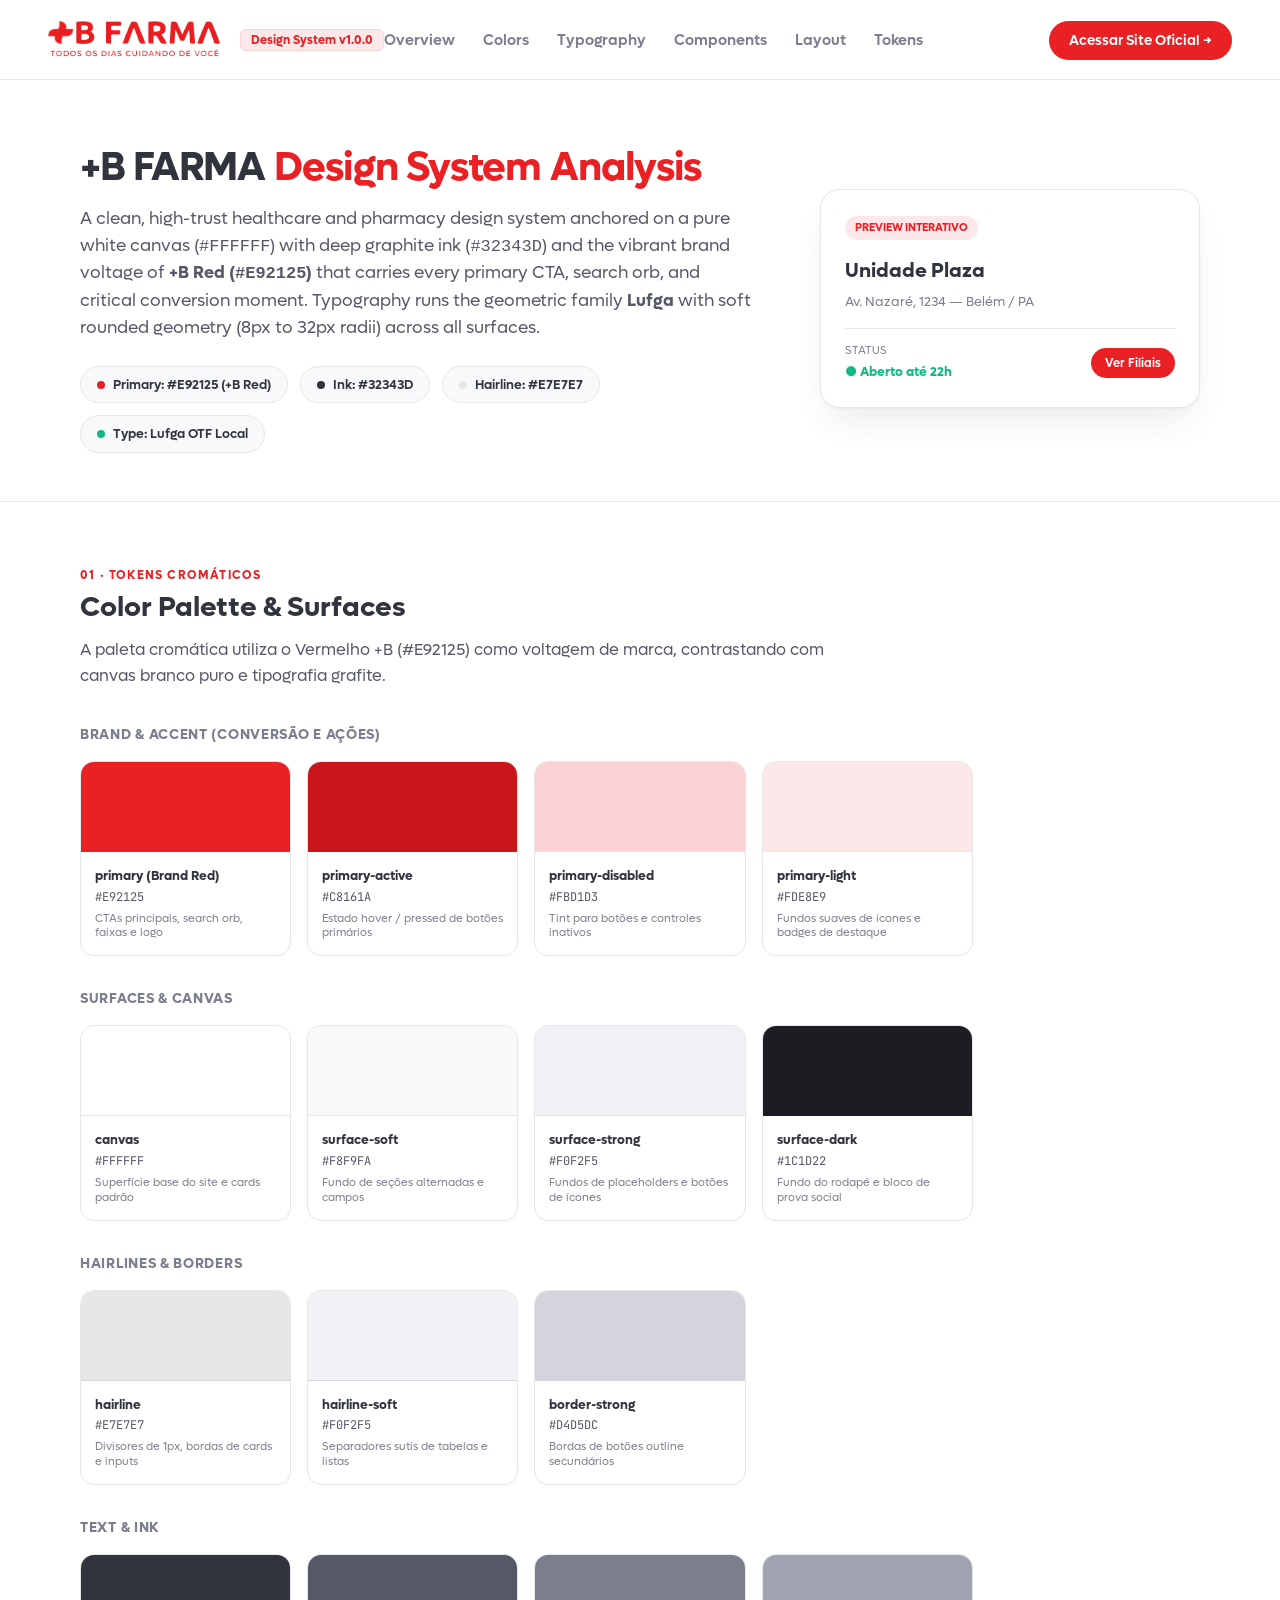
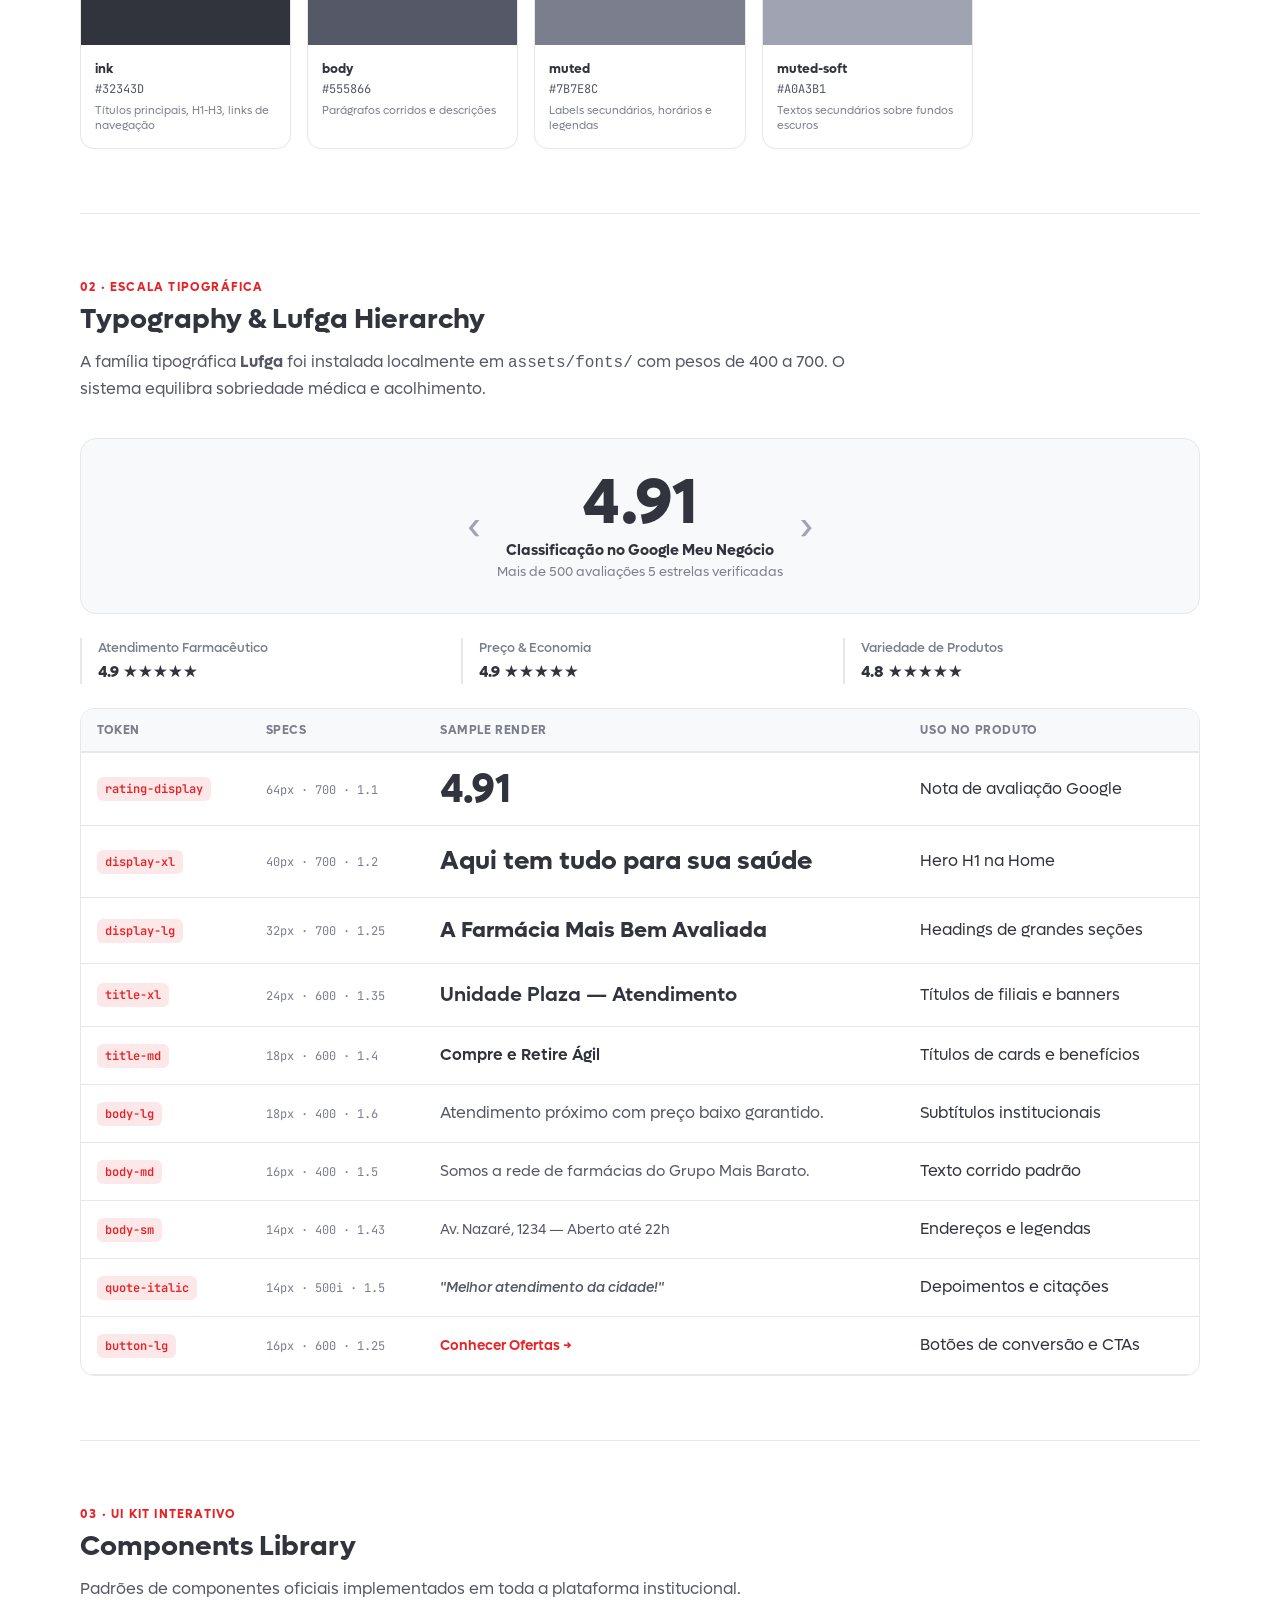
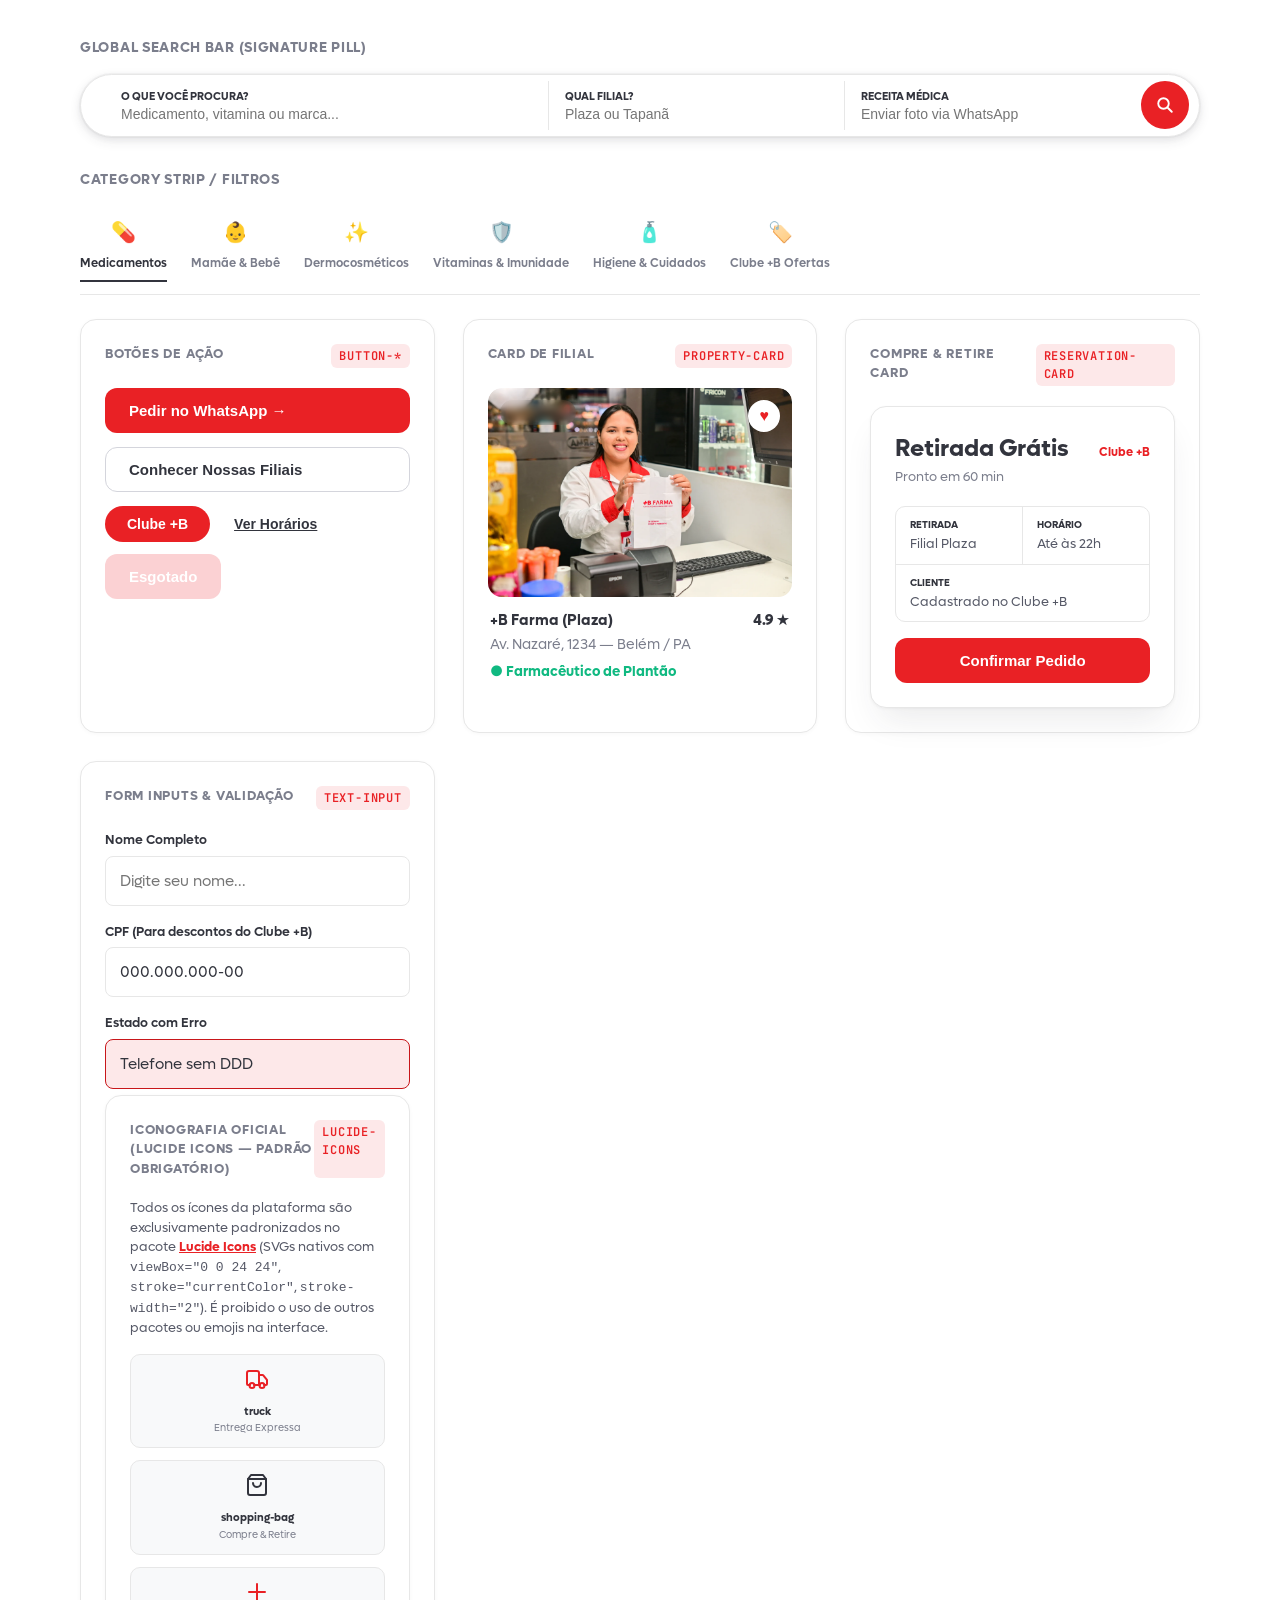
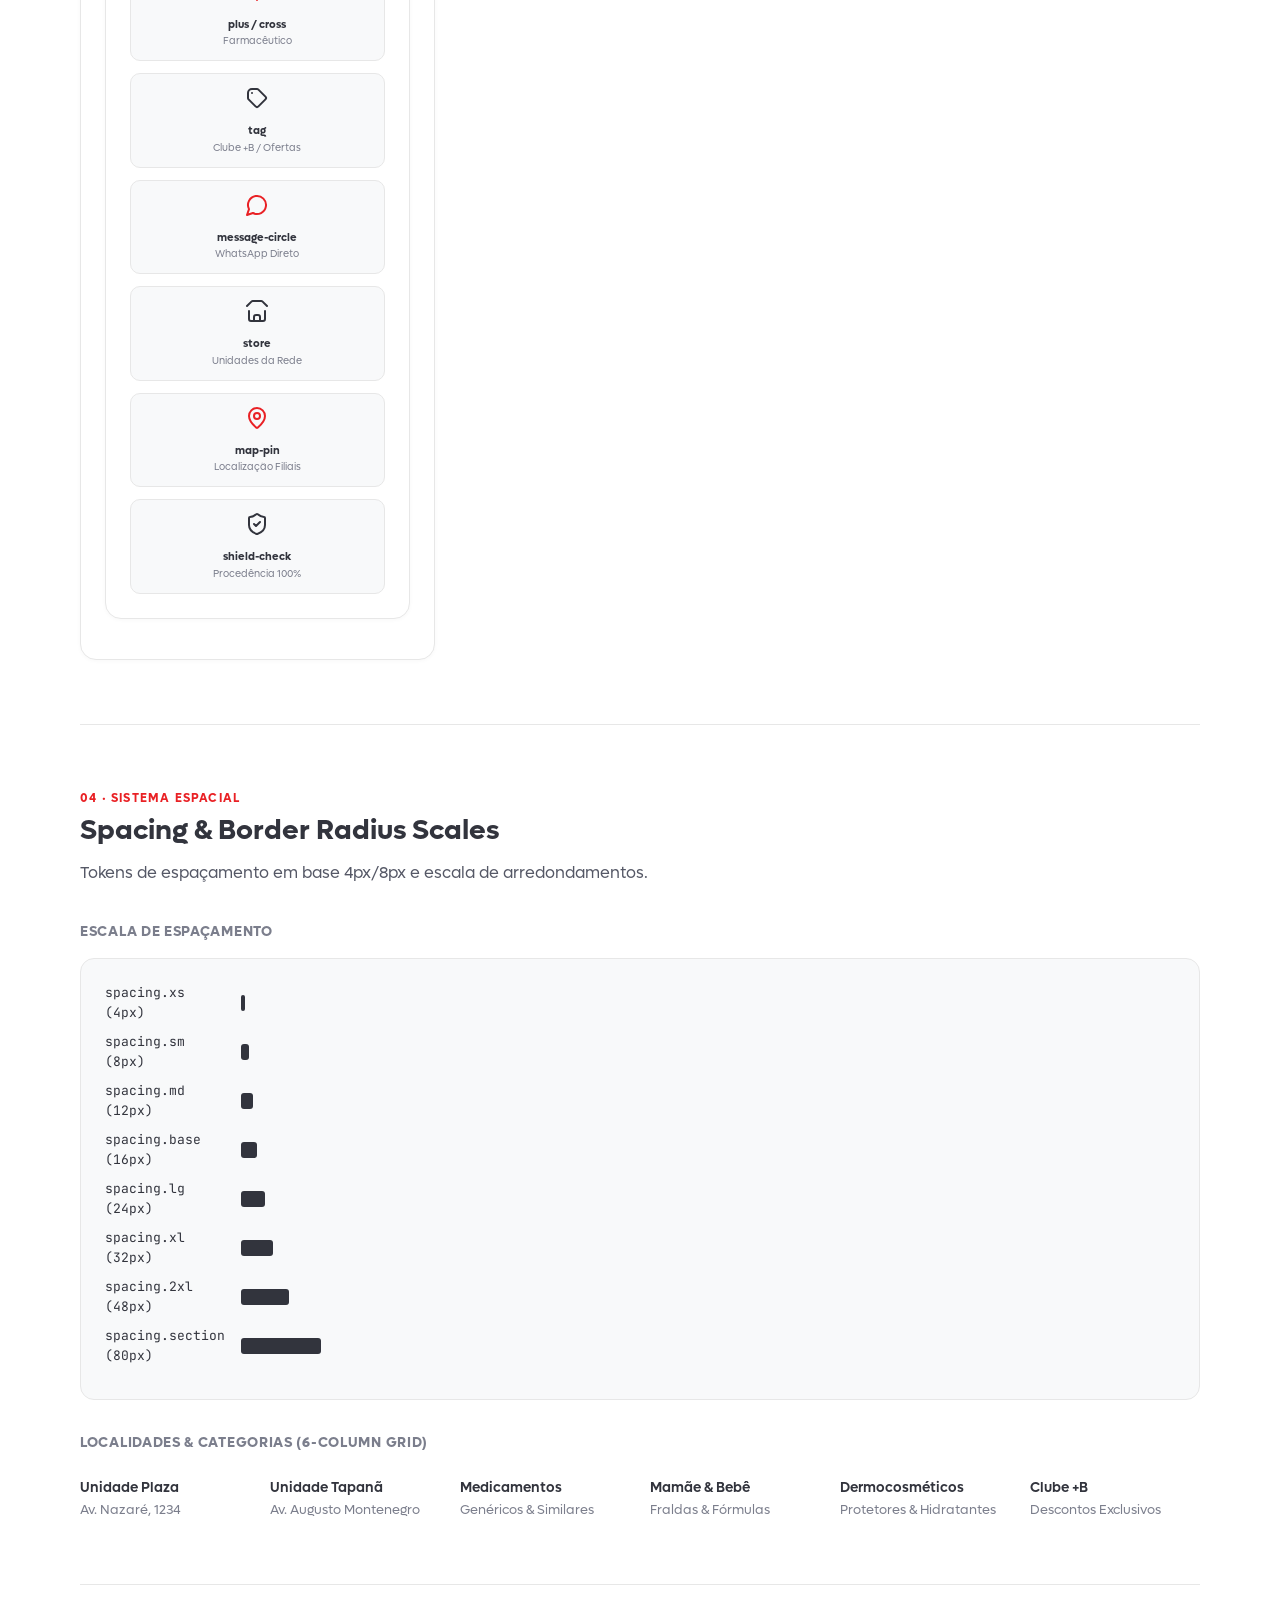
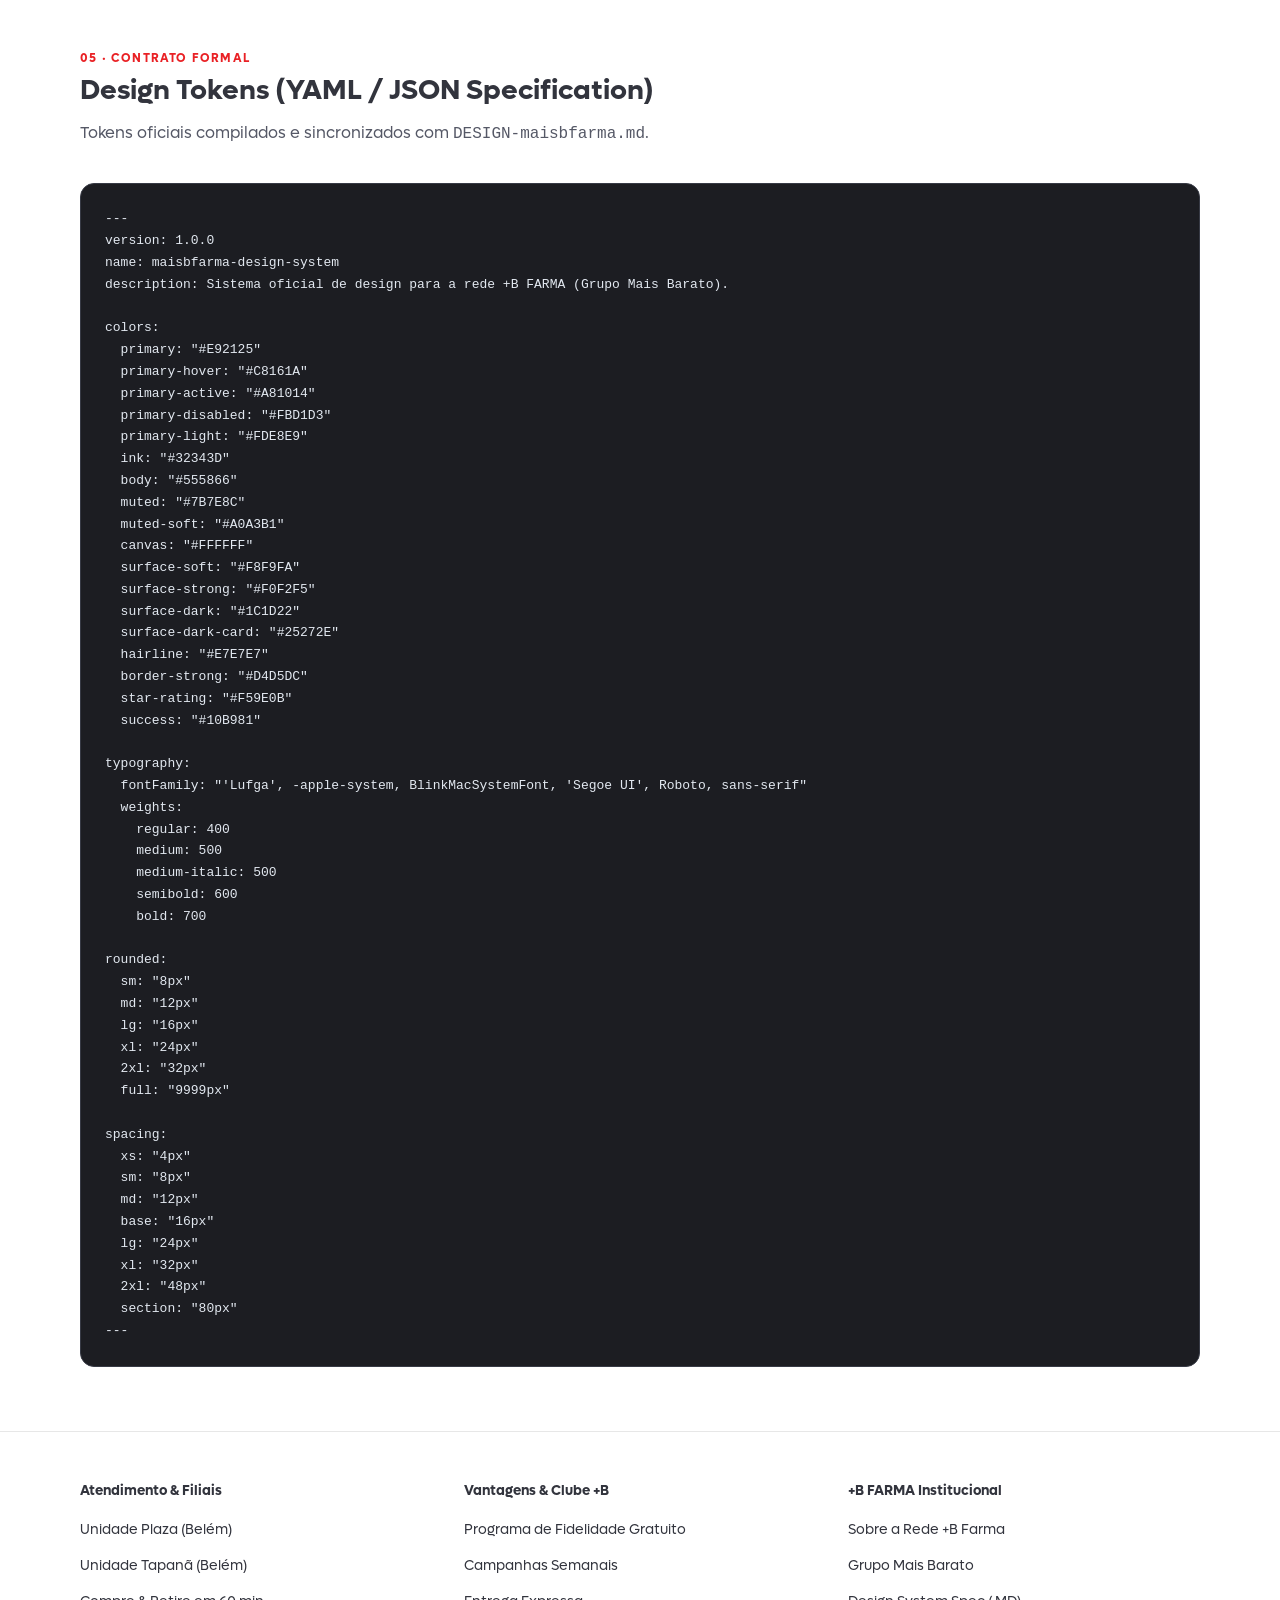
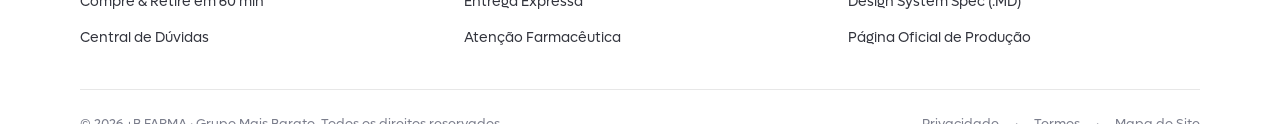
==== design-system-preview.html @ 00ead63b "feat: initial commit - site institucional +B FARMA" ====
<!DOCTYPE html>
<html lang="pt-BR">
<head>
<meta charset="UTF-8">
<meta name="viewport" content="width=device-width, initial-scale=1.0">
<title>+B FARMA Design System — Especificação Visual Completa</title>

<!-- Fontes Locais Lufga e Fallbacks -->
<link rel="preconnect" href="https://fonts.googleapis.com">
<link rel="preconnect" href="https://fonts.gstatic.com" crossorigin>
<link href="https://fonts.googleapis.com/css2?family=Plus+Jakarta+Sans:wght@400;500;600;700;800&family=JetBrains+Mono:wght@400;500;600&display=swap" rel="stylesheet">

<style>
  /* ==========================================================================
     1. DEFINIÇÃO DA TIPOGRAFIA LUFGA (ARQUIVOS LOCAIS EM assets/fonts/)
     ========================================================================== */
  @font-face {
    font-family: 'Lufga';
    src: url('assets/fonts/Lufga-Regular.otf') format('opentype'),
         local('Lufga Regular'), local('Lufga-Regular');
    font-weight: 400;
    font-style: normal;
    font-display: swap;
  }
  @font-face {
    font-family: 'Lufga';
    src: url('assets/fonts/Lufga-Medium.otf') format('opentype'),
         local('Lufga Medium'), local('Lufga-Medium');
    font-weight: 500;
    font-style: normal;
    font-display: swap;
  }
  @font-face {
    font-family: 'Lufga';
    src: url('assets/fonts/Lufga-MediumItalic.otf') format('opentype'),
         local('Lufga Medium Italic'), local('Lufga-MediumItalic');
    font-weight: 500;
    font-style: italic;
    font-display: swap;
  }
  @font-face {
    font-family: 'Lufga';
    src: url('assets/fonts/Lufga-SemiBold.otf') format('opentype'),
         local('Lufga SemiBold'), local('Lufga-SemiBold');
    font-weight: 600;
    font-style: normal;
    font-display: swap;
  }
  @font-face {
    font-family: 'Lufga';
    src: url('assets/fonts/Lufga-Bold.otf') format('opentype'),
         local('Lufga Bold'), local('Lufga-Bold');
    font-weight: 700;
    font-style: normal;
    font-display: swap;
  }

  /* ==========================================================================
     2. DESIGN TOKENS OFICIAIS (+B FARMA)
     ========================================================================== */
  :root {
    --primary: #E92125;
    --primary-active: #C8161A;
    --primary-disabled: #FBD1D3;
    --primary-light: #FDE8E9;
    --primary-error-text: #C8161A;
    --primary-error-text-hover: #A81014;
    
    --ink: #32343D;
    --body: #555866;
    --muted: #7B7E8C;
    --muted-soft: #A0A3B1;
    
    --hairline: #E7E7E7;
    --hairline-soft: #F0F2F5;
    --border-strong: #D4D5DC;
    
    --canvas: #FFFFFF;
    --surface-soft: #F8F9FA;
    --surface-card: #FFFFFF;
    --surface-strong: #F0F2F5;
    --surface-dark: #1C1D22;
    --surface-dark-card: #25272E;
    
    --on-primary: #FFFFFF;
    --on-dark: #FFFFFF;
    --legal-link: #E92125;
    --star-rating: #F59E0B;
    --success: #10B981;
    --scrim: rgba(28, 29, 34, 0.5);
    
    --shadow: rgba(50, 52, 61, 0.04) 0 0 0 1px, rgba(50, 52, 61, 0.06) 0 2px 6px 0, rgba(50, 52, 61, 0.1) 0 4px 12px 0;
    --shadow-elevated: 0 20px 35px -10px rgba(50, 52, 61, 0.1), 0 1px 3px 0 rgba(50, 52, 61, 0.05);
    
    --display: 'Lufga', 'Plus Jakarta Sans', -apple-system, system-ui, Roboto, sans-serif;
    --text: 'Lufga', 'Plus Jakarta Sans', -apple-system, system-ui, Roboto, sans-serif;
    --mono: 'JetBrains Mono', ui-monospace, SFMono-Regular, Menlo, monospace;
  }

  * { box-sizing: border-box; margin: 0; padding: 0; }
  html, body { background: var(--canvas); color: var(--ink); font-family: var(--text); font-size: 16px; line-height: 1.5; font-weight: 400; scroll-behavior: smooth; }

  /* TOP STICKY NAV */
  .nav { position: sticky; top: 0; z-index: 100; background: rgba(255, 255, 255, 0.96); backdrop-filter: blur(10px); border-bottom: 1px solid var(--hairline); padding: 0 48px; height: 80px; display: grid; grid-template-columns: 1fr auto 1fr; align-items: center; }
  .nav > .nav-left { justify-self: start; }
  .nav > .nav-links { justify-self: center; }
  .nav > :last-child { justify-self: end; }

  .nav-left { display: flex; align-items: center; gap: 20px; }
  .nav-brand-link { text-decoration: none; color: inherit; }
  .nav-brand { font-family: var(--display); font-weight: 700; font-size: 16px; color: var(--ink); display: flex; align-items: center; gap: 10px; }
  .nav-brand-logo { height: 38px; width: auto; object-fit: contain; }
  .nav-badge {
    display: inline-flex; align-items: center; gap: 6px; font-size: 12px; font-weight: 700;
    color: var(--primary); background: var(--primary-light); text-decoration: none; padding: 4px 10px;
    border: 1px solid var(--primary-disabled); border-radius: 6px;
    font-family: inherit; line-height: 1; white-space: nowrap;
  }

  .nav-links { list-style: none; display: flex; gap: 28px; align-items: center; }
  .nav-links a { color: var(--muted); text-decoration: none; font-size: 15px; font-weight: 600; transition: color 0.2s; }
  .nav-links a:hover { color: var(--primary); }
  .nav-cta { background: var(--primary); color: #FFFFFF; border: none; padding: 10px 20px; font-weight: 600; font-size: 14px; cursor: pointer; font-family: inherit; border-radius: 9999px; transition: background-color 0.2s; text-decoration: none; }
  .nav-cta:hover { background: var(--primary-active); }

  /* HERO BANNER */
  .hero-block { padding: 64px 80px 48px; max-width: 1360px; margin: 0 auto; display: grid; grid-template-columns: 1fr 380px; gap: 64px; align-items: center; border-bottom: 1px solid var(--hairline); }
  .hero-title { font-family: var(--display); font-size: 40px; font-weight: 700; line-height: 1.15; letter-spacing: -0.02em; margin-bottom: 16px; color: var(--ink); }
  .hero-title span { color: var(--primary); }
  .hero-desc { font-size: 17px; color: var(--body); line-height: 1.6; max-width: 680px; margin-bottom: 24px; }
  .hero-pills { display: flex; gap: 12px; flex-wrap: wrap; }
  .hero-pill { background: var(--surface-soft); border: 1px solid var(--hairline); padding: 8px 16px; border-radius: 9999px; font-size: 13px; font-weight: 600; color: var(--ink); display: flex; align-items: center; gap: 8px; }
  .hero-pill .dot { width: 8px; height: 8px; border-radius: 50%; background: var(--primary); }

  .hero-card-preview { background: #FFFFFF; border: 1px solid var(--hairline); border-radius: 20px; padding: 24px; box-shadow: var(--shadow-elevated); }
  .preview-badge { display: inline-flex; align-items: center; gap: 6px; padding: 4px 10px; background: var(--primary-light); color: var(--primary); border-radius: 9999px; font-size: 11px; font-weight: 700; text-transform: uppercase; margin-bottom: 16px; }

  /* MAIN SECTIONS */
  .content { max-width: 1360px; margin: 0 auto; padding: 0 80px; }
  .section { padding: 64px 0; border-bottom: 1px solid var(--hairline); }
  .section-tag { font-size: 12px; font-weight: 700; color: var(--primary); text-transform: uppercase; letter-spacing: 0.1em; display: block; margin-bottom: 6px; }
  .section-title { font-family: var(--display); font-size: 28px; font-weight: 700; line-height: 1.25; margin-bottom: 12px; color: var(--ink); }
  .section-lead { font-size: 16px; color: var(--body); max-width: 780px; line-height: 1.6; margin-bottom: 36px; }

  /* COLOR SWATCHES */
  .color-group-title { font-size: 14px; font-weight: 700; text-transform: uppercase; letter-spacing: 0.05em; color: var(--muted); margin: 32px 0 16px; }
  .color-grid { display: grid; grid-template-columns: repeat(auto-fill, minmax(210px, 1fr)); gap: 16px; }
  .swatch { border: 1px solid var(--hairline); border-radius: 14px; overflow: hidden; background: #FFFFFF; box-shadow: 0 1px 3px rgba(0,0,0,0.02); transition: transform 0.2s, box-shadow 0.2s; }
  .swatch:hover { transform: translateY(-2px); box-shadow: var(--shadow); }
  .swatch-color { height: 90px; width: 100%; position: relative; }
  .swatch-meta { padding: 14px; }
  .swatch-name { font-size: 13px; font-weight: 700; color: var(--ink); margin-bottom: 2px; }
  .swatch-hex { font-family: var(--mono); font-size: 12px; color: var(--body); }
  .swatch-role { font-size: 11px; color: var(--muted); margin-top: 6px; line-height: 1.35; }

  /* TYPOGRAPHY TABLE */
  .type-table { width: 100%; border-collapse: collapse; margin-top: 16px; }
  .type-table th { text-align: left; font-size: 12px; font-weight: 700; text-transform: uppercase; letter-spacing: 0.05em; color: var(--muted); padding: 12px 16px; border-bottom: 2px solid var(--hairline); background: var(--surface-soft); }
  .type-table td { padding: 16px; border-bottom: 1px solid var(--hairline); vertical-align: middle; }
  .type-token { font-family: var(--mono); font-size: 12px; font-weight: 600; color: var(--primary); background: var(--primary-light); padding: 3px 8px; border-radius: 6px; display: inline-block; }
  .type-spec { font-family: var(--mono); font-size: 12px; color: var(--muted); }
  .type-preview { color: var(--ink); }

  /* RATING DISPLAY SPECIAL */
  .rating-hero-specimen { display: flex; align-items: center; justify-content: center; gap: 16px; padding: 32px 0; background: var(--surface-soft); border-radius: 16px; margin: 24px 0; border: 1px solid var(--hairline); }
  .rating-hero-num { font-size: 64px; font-weight: 700; line-height: 1; color: var(--ink); }
  .laurel-leaf { font-size: 40px; color: var(--muted-soft); user-select: none; }

  /* STAT BARS */
  .stat-grid { display: grid; grid-template-columns: repeat(3, 1fr); gap: 24px; margin: 24px 0; }
  .stat-item { border-left: 2px solid var(--hairline); padding-left: 16px; }
  .stat-item-label { font-size: 13px; color: var(--muted); font-weight: 500; }
  .stat-item-val { font-size: 16px; font-weight: 700; color: var(--ink); margin-top: 2px; }

  /* COMPONENTS SHOWCASE GRID */
  .comp-showcase { display: grid; grid-template-columns: repeat(auto-fit, minmax(340px, 1fr)); gap: 28px; }
  .comp-panel { border: 1px solid var(--hairline); border-radius: 16px; padding: 24px; background: #FFFFFF; box-shadow: 0 1px 4px rgba(0,0,0,0.03); }
  .comp-panel-title { font-size: 13px; font-weight: 700; text-transform: uppercase; letter-spacing: 0.06em; color: var(--muted); margin-bottom: 20px; display: flex; justify-content: space-between; }

  /* BUTTONS STYLING */
  .btn-stack { display: flex; flex-direction: column; gap: 14px; }
  .btn-row { display: flex; gap: 12px; align-items: center; flex-wrap: wrap; }
  .btn-primary { background: var(--primary); color: #FFFFFF; border: none; border-radius: 12px; padding: 14px 24px; font-size: 15px; font-weight: 600; cursor: pointer; transition: all 0.2s; text-decoration: none; display: inline-flex; align-items: center; gap: 8px; }
  .btn-primary:hover { background: var(--primary-active); transform: translateY(-1px); }
  .btn-secondary { background: #FFFFFF; color: var(--ink); border: 1px solid var(--border-strong); border-radius: 12px; padding: 13px 23px; font-size: 15px; font-weight: 600; cursor: pointer; transition: all 0.2s; display: inline-flex; align-items: center; gap: 8px; }
  .btn-secondary:hover { background: var(--surface-soft); border-color: var(--ink); }
  .btn-tertiary { background: transparent; color: var(--ink); border: none; padding: 8px 12px; font-size: 14px; font-weight: 600; cursor: pointer; text-decoration: underline; }
  .btn-pill { border-radius: 9999px; padding: 10px 22px; font-size: 14px; }
  .btn-disabled { background: var(--primary-disabled); color: #FFFFFF; cursor: not-allowed; border: none; border-radius: 12px; padding: 14px 24px; font-size: 15px; font-weight: 600; }

  /* SEARCH PILL (SIGNATURE COMPONENT) */
  .search-pill-bar { display: grid; grid-template-columns: 1.5fr 1fr 1fr auto; align-items: center; background: #FFFFFF; border: 1px solid var(--hairline); border-radius: 9999px; padding: 6px 10px 6px 24px; box-shadow: var(--shadow); }
  .search-seg { display: flex; flex-direction: column; padding: 8px 16px; border-right: 1px solid var(--hairline); }
  .search-seg:last-of-type { border-right: none; }
  .search-seg-lbl { font-size: 11px; font-weight: 700; text-transform: uppercase; color: var(--ink); }
  .search-seg-input { font-size: 14px; color: var(--muted); font-weight: 400; border: none; outline: none; background: transparent; }
  .search-orb-btn { width: 48px; height: 48px; border-radius: 50%; background: var(--primary); color: #FFFFFF; border: none; display: flex; align-items: center; justify-content: center; cursor: pointer; transition: transform 0.2s, background 0.2s; }
  .search-orb-btn:hover { background: var(--primary-active); transform: scale(1.04); }

  /* CATEGORY STRIP */
  .cat-strip { display: flex; gap: 24px; overflow-x: auto; padding: 12px 0; border-bottom: 1px solid var(--hairline); margin-bottom: 24px; }
  .cat-item { display: flex; flex-direction: column; align-items: center; gap: 6px; color: var(--muted); text-decoration: none; font-size: 12px; font-weight: 600; white-space: nowrap; padding-bottom: 8px; border-bottom: 2px solid transparent; }
  .cat-item.active { color: var(--ink); border-bottom-color: var(--ink); }
  .cat-icon { font-size: 20px; }

  /* PRODUCT / PROPERTY CARD */
  .prop-card { border-radius: 14px; overflow: hidden; background: #FFFFFF; transition: transform 0.2s, box-shadow 0.2s; position: relative; }
  .prop-card:hover { transform: translateY(-3px); box-shadow: var(--shadow); }
  .prop-img-wrap { width: 100%; aspect-ratio: 16/11; border-radius: 14px; overflow: hidden; position: relative; background: var(--surface-strong); }
  .prop-img { width: 100%; height: 100%; object-fit: cover; }
  .badge-floating { position: absolute; top: 12px; left: 12px; background: rgba(255, 255, 255, 0.95); backdrop-filter: blur(4px); padding: 4px 10px; border-radius: 9999px; font-size: 11px; font-weight: 700; color: var(--ink); box-shadow: 0 2px 6px rgba(0,0,0,0.08); }
  .heart-btn { position: absolute; top: 12px; right: 12px; width: 32px; height: 32px; border-radius: 50%; background: rgba(0, 0, 0, 0.3); color: #FFFFFF; display: flex; align-items: center; justify-content: center; font-size: 16px; border: none; cursor: pointer; }
  .heart-btn.saved { background: #FFFFFF; color: var(--primary); }
  .prop-meta { padding: 12px 2px 4px; }
  .prop-title-row { display: flex; justify-content: space-between; align-items: baseline; font-weight: 700; font-size: 15px; color: var(--ink); }
  .prop-sub { font-size: 14px; color: var(--muted); margin-top: 2px; }
  .prop-price { font-size: 14px; font-weight: 700; color: var(--ink); margin-top: 6px; }

  /* RESERVATION / COMPRE E RETIRE STICKY CARD */
  .reservation-card { border: 1px solid var(--hairline); border-radius: 16px; padding: 24px; box-shadow: var(--shadow-elevated); background: #FFFFFF; }
  .res-price-row { display: flex; justify-content: space-between; align-items: baseline; margin-bottom: 20px; }
  .res-price { font-size: 24px; font-weight: 700; color: var(--ink); }
  .res-grid-box { border: 1px solid var(--hairline); border-radius: 10px; overflow: hidden; margin-bottom: 16px; }
  .res-grid-row { display: grid; grid-template-columns: 1fr 1fr; }
  .res-cell { padding: 10px 14px; }
  .res-cell:first-child { border-right: 1px solid var(--hairline); }
  .res-cell-full { padding: 10px 14px; border-top: 1px solid var(--hairline); }
  .res-lbl { font-size: 10px; font-weight: 700; text-transform: uppercase; color: var(--ink); }
  .res-val { font-size: 13px; color: var(--body); margin-top: 2px; }
  .res-fee-stack { margin-top: 16px; display: flex; flex-direction: column; gap: 8px; font-size: 14px; color: var(--body); }
  .res-fee-row { display: flex; justify-content: space-between; }
  .res-fee-total { display: flex; justify-content: space-between; font-weight: 700; color: var(--ink); border-top: 1px solid var(--hairline); padding-top: 12px; margin-top: 4px; }

  /* FORM INPUTS */
  .text-input-wrap { display: flex; flex-direction: column; gap: 6px; margin-bottom: 16px; }
  .text-input-lbl { font-size: 13px; font-weight: 600; color: var(--ink); }
  .text-input-field { border: 1px solid var(--hairline); border-radius: 8px; padding: 14px 14px; font-family: var(--text); font-size: 15px; color: var(--ink); outline: none; transition: border-color 0.2s, box-shadow 0.2s; }
  .text-input-field:focus { border-color: var(--ink); box-shadow: 0 0 0 1px var(--ink); }
  .text-input-field.error { border-color: var(--primary-error-text); background: var(--primary-light); }

  /* SPACING BARS & RADIUS SHOWCASE */
  .spacing-row { display: flex; align-items: center; gap: 16px; margin-bottom: 10px; font-size: 13px; font-family: var(--mono); }
  .spacing-bar { background: var(--ink); height: 16px; border-radius: 3px; }

  /* CITY / BRANCH LINK GRID (HOMEPAGE FOOTER STYLE) */
  .city-grid { display: grid; grid-template-columns: repeat(6, 1fr); gap: 20px; margin-top: 24px; }
  .city-item { text-decoration: none; color: inherit; }
  .city-title { font-size: 14px; font-weight: 600; color: var(--ink); }
  .city-sub { font-size: 13px; color: var(--muted); margin-top: 2px; }

  /* RAW TOKENS VIEWER */
  .code-viewer { background: var(--surface-dark); border: 1px solid #373A45; border-radius: 14px; padding: 24px; color: #E2E8F0; font-family: var(--mono); font-size: 13px; line-height: 1.6; overflow-x: auto; }

  /* FOOTER */
  .footer-light { padding: 48px 0; border-top: 1px solid var(--hairline); background: #FFFFFF; }
  .footer-cols { display: grid; grid-template-columns: repeat(3, 1fr); gap: 32px; margin-bottom: 40px; }
  .footer-col-title { font-size: 14px; font-weight: 700; color: var(--ink); margin-bottom: 16px; }
  .footer-links { list-style: none; display: flex; flex-direction: column; gap: 12px; }
  .footer-links a { color: var(--ink); text-decoration: none; font-size: 14px; }
  .footer-links a:hover { text-decoration: underline; color: var(--primary); }
  .legal-band { border-top: 1px solid var(--hairline); padding-top: 24px; display: flex; justify-content: space-between; font-size: 13px; color: var(--muted); }
  .legal-links { display: flex; gap: 16px; }
  .legal-links a { color: var(--muted); text-decoration: none; }
  .legal-links a:hover { color: var(--ink); }

  /* RESPONSIVIDADE ULTRA-ROBUSTA (MOBILE & TABLET) */
  @media (max-width: 1024px) {
    .hero-block { grid-template-columns: 1fr; padding: 48px 24px; gap: 32px; }
    .content { padding: 0 24px; }
    .nav { padding: 0 24px; }
    .city-grid { grid-template-columns: repeat(3, 1fr); }
    .stat-grid { grid-template-columns: 1fr; }
    .footer-cols { grid-template-columns: 1fr; }
  }

  @media (max-width: 768px) {
    .nav { padding: 0 16px; height: 68px; }
    .nav-links { display: none; }
    .nav-badge { display: none; }
    .hero-block { padding: 32px 16px; }
    .hero-title { font-size: 28px; }
    .hero-desc { font-size: 15px; }
    .content { padding: 0 16px; }
    .section { padding: 40px 0; }
    .section-title { font-size: 24px; }
    
    /* Search Bar Mobile */
    .search-pill-bar {
      display: flex;
      flex-direction: column;
      border-radius: 16px;
      padding: 12px;
      gap: 8px;
    }
    .search-seg {
      border-right: none;
      border-bottom: 1px solid var(--hairline);
      padding: 6px 4px;
      width: 100%;
    }
    .search-orb-btn {
      width: 100%;
      height: 44px;
      border-radius: 10px;
      margin-top: 4px;
    }

    /* Grids no Mobile */
    .color-grid { grid-template-columns: repeat(2, 1fr); gap: 10px; }
    .city-grid { grid-template-columns: repeat(2, 1fr); gap: 12px; }
    .scale-grid { grid-template-columns: repeat(2, 1fr); }
    .comp-showcase { grid-template-columns: 1fr; }
    .rating-hero-num { font-size: 44px; }
    .laurel-leaf { font-size: 28px; }
    .legal-band { flex-direction: column; gap: 12px; }
  }

  @media (max-width: 480px) {
    .color-grid { grid-template-columns: 1fr; }
    .city-grid { grid-template-columns: 1fr; }
    .btn-row { flex-direction: column; width: 100%; }
    .btn-row .btn { width: 100%; }
  }
</style>
</head>
<body>

  <!-- ==========================================================================
       TOP NAVIGATION BAR
       ========================================================================== -->
  <header class="nav">
    <div class="nav-left">
      <a href="index.html" class="nav-brand-link">
        <div class="nav-brand">
          <img src="assets/Logos/logo-maisb-farma.webp" alt="+B FARMA" class="nav-brand-logo">
        </div>
      </a>
      <span class="nav-badge">Design System v1.0.0</span>
    </div>

    <ul class="nav-links">
      <li><a href="#overview">Overview</a></li>
      <li><a href="#colors">Colors</a></li>
      <li><a href="#typography">Typography</a></li>
      <li><a href="#components">Components</a></li>
      <li><a href="#layout">Layout</a></li>
      <li><a href="#tokens">Tokens</a></li>
    </ul>

    <div>
      <a href="index.html" class="nav-cta">Acessar Site Oficial →</a>
    </div>
  </header>


  <!-- ==========================================================================
       HERO OVERVIEW
       ========================================================================== -->
  <section id="overview" class="hero-block">
    <div>
      <h1 class="hero-title">+B FARMA <span>Design System Analysis</span></h1>
      <p class="hero-desc">
        A clean, high-trust healthcare and pharmacy design system anchored on a pure white canvas (<code>#FFFFFF</code>) with deep graphite ink (<code>#32343D</code>) and the vibrant brand voltage of <strong>+B Red (<code>#E92125</code>)</strong> that carries every primary CTA, search orb, and critical conversion moment. Typography runs the geometric family <strong>Lufga</strong> with soft rounded geometry (8px to 32px radii) across all surfaces.
      </p>

      <div class="hero-pills">
        <div class="hero-pill"><span class="dot"></span> Primary: #E92125 (+B Red)</div>
        <div class="hero-pill"><span class="dot" style="background: #32343D;"></span> Ink: #32343D</div>
        <div class="hero-pill"><span class="dot" style="background: #E7E7E7;"></span> Hairline: #E7E7E7</div>
        <div class="hero-pill"><span class="dot" style="background: #10B981;"></span> Type: Lufga OTF Local</div>
      </div>
    </div>

    <!-- Preview Card Lateral -->
    <div class="hero-card-preview">
      <div class="preview-badge">Preview Interativo</div>
      <div style="font-size: 20px; font-weight: 700; color: var(--ink); margin-bottom: 6px;">Unidade Plaza</div>
      <div style="font-size: 13px; color: var(--muted); margin-bottom: 16px;">Av. Nazaré, 1234 — Belém / PA</div>
      <div style="display: flex; align-items: center; justify-content: space-between; padding-top: 14px; border-top: 1px solid var(--hairline);">
        <div>
          <span style="font-size: 11px; color: var(--muted); display: block;">STATUS</span>
          <span style="font-size: 13px; font-weight: 700; color: var(--success);">● Aberto até 22h</span>
        </div>
        <a href="index.html#filiais" class="btn-primary btn-pill" style="padding: 6px 14px; font-size: 12px;">Ver Filiais</a>
      </div>
    </div>
  </section>


  <main class="content">

    <!-- ==========================================================================
         SEÇÃO 1: CORES (COLORS)
         ========================================================================== -->
    <section id="colors" class="section">
      <span class="section-tag">01 · Tokens Cromáticos</span>
      <h2 class="section-title">Color Palette & Surfaces</h2>
      <p class="section-lead">A paleta cromática utiliza o Vermelho +B (#E92125) como voltagem de marca, contrastando com canvas branco puro e tipografia grafite.</p>

      <!-- Brand & Accent -->
      <div class="color-group-title">Brand & Accent (Conversão e Ações)</div>
      <div class="color-grid">
        <div class="swatch">
          <div class="swatch-color" style="background: #E92125;"></div>
          <div class="swatch-meta">
            <div class="swatch-name">primary (Brand Red)</div>
            <div class="swatch-hex">#E92125</div>
            <div class="swatch-role">CTAs principais, search orb, faixas e logo</div>
          </div>
        </div>
        <div class="swatch">
          <div class="swatch-color" style="background: #C8161A;"></div>
          <div class="swatch-meta">
            <div class="swatch-name">primary-active</div>
            <div class="swatch-hex">#C8161A</div>
            <div class="swatch-role">Estado hover / pressed de botões primários</div>
          </div>
        </div>
        <div class="swatch">
          <div class="swatch-color" style="background: #FBD1D3; border-bottom: 1px solid #E7E7E7;"></div>
          <div class="swatch-meta">
            <div class="swatch-name">primary-disabled</div>
            <div class="swatch-hex">#FBD1D3</div>
            <div class="swatch-role">Tint para botões e controles inativos</div>
          </div>
        </div>
        <div class="swatch">
          <div class="swatch-color" style="background: #FDE8E9; border-bottom: 1px solid #E7E7E7;"></div>
          <div class="swatch-meta">
            <div class="swatch-name">primary-light</div>
            <div class="swatch-hex">#FDE8E9</div>
            <div class="swatch-role">Fundos suaves de ícones e badges de destaque</div>
          </div>
        </div>
      </div>

      <!-- Surfaces -->
      <div class="color-group-title">Surfaces & Canvas</div>
      <div class="color-grid">
        <div class="swatch">
          <div class="swatch-color" style="background: #FFFFFF; border-bottom: 1px solid #E7E7E7;"></div>
          <div class="swatch-meta">
            <div class="swatch-name">canvas</div>
            <div class="swatch-hex">#FFFFFF</div>
            <div class="swatch-role">Superfície base do site e cards padrão</div>
          </div>
        </div>
        <div class="swatch">
          <div class="swatch-color" style="background: #F8F9FA; border-bottom: 1px solid #E7E7E7;"></div>
          <div class="swatch-meta">
            <div class="swatch-name">surface-soft</div>
            <div class="swatch-hex">#F8F9FA</div>
            <div class="swatch-role">Fundo de seções alternadas e campos</div>
          </div>
        </div>
        <div class="swatch">
          <div class="swatch-color" style="background: #F0F2F5; border-bottom: 1px solid #E7E7E7;"></div>
          <div class="swatch-meta">
            <div class="swatch-name">surface-strong</div>
            <div class="swatch-hex">#F0F2F5</div>
            <div class="swatch-role">Fundos de placeholders e botões de ícones</div>
          </div>
        </div>
        <div class="swatch">
          <div class="swatch-color" style="background: #1C1D22;"></div>
          <div class="swatch-meta">
            <div class="swatch-name" style="color: var(--ink);">surface-dark</div>
            <div class="swatch-hex">#1C1D22</div>
            <div class="swatch-role">Fundo do rodapé e bloco de prova social</div>
          </div>
        </div>
      </div>

      <!-- Hairlines & Borders -->
      <div class="color-group-title">Hairlines & Borders</div>
      <div class="color-grid">
        <div class="swatch">
          <div class="swatch-color" style="background: #E7E7E7; border-bottom: 1px solid #D4D5DC;"></div>
          <div class="swatch-meta">
            <div class="swatch-name">hairline</div>
            <div class="swatch-hex">#E7E7E7</div>
            <div class="swatch-role">Divisores de 1px, bordas de cards e inputs</div>
          </div>
        </div>
        <div class="swatch">
          <div class="swatch-color" style="background: #F0F2F5; border-bottom: 1px solid #D4D5DC;"></div>
          <div class="swatch-meta">
            <div class="swatch-name">hairline-soft</div>
            <div class="swatch-hex">#F0F2F5</div>
            <div class="swatch-role">Separadores sutis de tabelas e listas</div>
          </div>
        </div>
        <div class="swatch">
          <div class="swatch-color" style="background: #D4D5DC;"></div>
          <div class="swatch-meta">
            <div class="swatch-name">border-strong</div>
            <div class="swatch-hex">#D4D5DC</div>
            <div class="swatch-role">Bordas de botões outline secundários</div>
          </div>
        </div>
      </div>

      <!-- Text -->
      <div class="color-group-title">Text & Ink</div>
      <div class="color-grid">
        <div class="swatch">
          <div class="swatch-color" style="background: #32343D;"></div>
          <div class="swatch-meta">
            <div class="swatch-name">ink</div>
            <div class="swatch-hex">#32343D</div>
            <div class="swatch-role">Títulos principais, H1-H3, links de navegação</div>
          </div>
        </div>
        <div class="swatch">
          <div class="swatch-color" style="background: #555866;"></div>
          <div class="swatch-meta">
            <div class="swatch-name">body</div>
            <div class="swatch-hex">#555866</div>
            <div class="swatch-role">Parágrafos corridos e descrições</div>
          </div>
        </div>
        <div class="swatch">
          <div class="swatch-color" style="background: #7B7E8C;"></div>
          <div class="swatch-meta">
            <div class="swatch-name">muted</div>
            <div class="swatch-hex">#7B7E8C</div>
            <div class="swatch-role">Labels secundários, horários e legendas</div>
          </div>
        </div>
        <div class="swatch">
          <div class="swatch-color" style="background: #A0A3B1;"></div>
          <div class="swatch-meta">
            <div class="swatch-name">muted-soft</div>
            <div class="swatch-hex">#A0A3B1</div>
            <div class="swatch-role">Textos secundários sobre fundos escuros</div>
          </div>
        </div>
      </div>
    </section>


    <!-- ==========================================================================
         SEÇÃO 2: TIPOGRAFIA (TYPOGRAPHY SPEC)
         ========================================================================== -->
    <section id="typography" class="section">
      <span class="section-tag">02 · Escala Tipográfica</span>
      <h2 class="section-title">Typography & Lufga Hierarchy</h2>
      <p class="section-lead">A família tipográfica <strong>Lufga</strong> foi instalada localmente em <code>assets/fonts/</code> com pesos de 400 a 700. O sistema equilibra sobriedade médica e acolhimento.</p>

      <!-- Rating Display Specimen -->
      <div class="rating-hero-specimen">
        <span class="laurel-leaf">‹</span>
        <div style="text-align: center;">
          <div class="rating-hero-num">4.91</div>
          <div style="font-size: 15px; font-weight: 700; color: var(--ink); margin-top: 4px;">Classificação no Google Meu Negócio</div>
          <div style="font-size: 13px; color: var(--muted);">Mais de 500 avaliações 5 estrelas verificadas</div>
        </div>
        <span class="laurel-leaf">›</span>
      </div>

      <!-- Stat Bars de Reputação -->
      <div class="stat-grid">
        <div class="stat-item">
          <div class="stat-item-label">Atendimento Farmacêutico</div>
          <div class="stat-item-val">4.9 ★★★★★</div>
        </div>
        <div class="stat-item">
          <div class="stat-item-label">Preço & Economia</div>
          <div class="stat-item-val">4.9 ★★★★★</div>
        </div>
        <div class="stat-item">
          <div class="stat-item-label">Variedade de Produtos</div>
          <div class="stat-item-val">4.8 ★★★★★</div>
        </div>
      </div>

      <!-- Tabela Completa de Tipografia (com container responsivo) -->
      <div style="overflow-x: auto; -webkit-overflow-scrolling: touch; width: 100%; border: 1px solid var(--hairline); border-radius: 14px; margin-top: 16px; background: #FFFFFF;">
        <table class="type-table" style="margin-top: 0; min-width: 680px;">
          <thead>
            <tr>
              <th>Token</th>
              <th>Specs</th>
              <th>Sample Render</th>
              <th>Uso no Produto</th>
            </tr>
          </thead>
          <tbody>
            <tr>
              <td><span class="type-token">rating-display</span></td>
              <td><span class="type-spec">64px · 700 · 1.1</span></td>
              <td><span class="type-preview" style="font-size: 40px; font-weight: 700; line-height: 1;">4.91</span></td>
              <td>Nota de avaliação Google</td>
            </tr>
            <tr>
              <td><span class="type-token">display-xl</span></td>
              <td><span class="type-spec">40px · 700 · 1.2</span></td>
              <td><span class="type-preview" style="font-size: 26px; font-weight: 700;">Aqui tem tudo para sua saúde</span></td>
              <td>Hero H1 na Home</td>
            </tr>
            <tr>
              <td><span class="type-token">display-lg</span></td>
              <td><span class="type-spec">32px · 700 · 1.25</span></td>
              <td><span class="type-preview" style="font-size: 22px; font-weight: 700;">A Farmácia Mais Bem Avaliada</span></td>
              <td>Headings de grandes seções</td>
            </tr>
            <tr>
              <td><span class="type-token">title-xl</span></td>
              <td><span class="type-spec">24px · 600 · 1.35</span></td>
              <td><span class="type-preview" style="font-size: 20px; font-weight: 600;">Unidade Plaza — Atendimento</span></td>
              <td>Títulos de filiais e banners</td>
            </tr>
            <tr>
              <td><span class="type-token">title-md</span></td>
              <td><span class="type-spec">18px · 600 · 1.4</span></td>
              <td><span class="type-preview" style="font-size: 16px; font-weight: 600;">Compre e Retire Ágil</span></td>
              <td>Títulos de cards e benefícios</td>
            </tr>
            <tr>
              <td><span class="type-token">body-lg</span></td>
              <td><span class="type-spec">18px · 400 · 1.6</span></td>
              <td><span class="type-preview" style="font-size: 16px; font-weight: 400; color: var(--body);">Atendimento próximo com preço baixo garantido.</span></td>
              <td>Subtítulos institucionais</td>
            </tr>
            <tr>
              <td><span class="type-token">body-md</span></td>
              <td><span class="type-spec">16px · 400 · 1.5</span></td>
              <td><span class="type-preview" style="font-size: 15px; font-weight: 400; color: var(--body);">Somos a rede de farmácias do Grupo Mais Barato.</span></td>
              <td>Texto corrido padrão</td>
            </tr>
            <tr>
              <td><span class="type-token">body-sm</span></td>
              <td><span class="type-spec">14px · 400 · 1.43</span></td>
              <td><span class="type-preview" style="font-size: 14px; font-weight: 400; color: var(--body);">Av. Nazaré, 1234 — Aberto até 22h</span></td>
              <td>Endereços e legendas</td>
            </tr>
            <tr>
              <td><span class="type-token">quote-italic</span></td>
              <td><span class="type-spec">14px · 500i · 1.5</span></td>
              <td><span class="type-preview" style="font-size: 14px; font-weight: 500; font-style: italic; color: var(--body);">"Melhor atendimento da cidade!"</span></td>
              <td>Depoimentos e citações</td>
            </tr>
            <tr>
              <td><span class="type-token">button-lg</span></td>
              <td><span class="type-spec">16px · 600 · 1.25</span></td>
              <td><span class="type-preview" style="font-size: 14px; font-weight: 600; color: var(--primary);">Conhecer Ofertas →</span></td>
              <td>Botões de conversão e CTAs</td>
            </tr>
          </tbody>
        </table>
      </div>
    </section>


    <!-- ==========================================================================
         SEÇÃO 3: COMPONENTES AO VIVO (COMPONENTS)
         ========================================================================== -->
    <section id="components" class="section">
      <span class="section-tag">03 · UI Kit Interativo</span>
      <h2 class="section-title">Components Library</h2>
      <p class="section-lead">Padrões de componentes oficiais implementados em toda a plataforma institucional.</p>

      <!-- Signature Search Bar -->
      <div class="color-group-title">Global Search Bar (Signature Pill)</div>
      <div class="search-pill-bar" style="margin-bottom: 32px;">
        <div class="search-seg">
          <span class="search-seg-lbl">O que você procura?</span>
          <input type="text" class="search-seg-input" placeholder="Medicamento, vitamina ou marca...">
        </div>
        <div class="search-seg">
          <span class="search-seg-lbl">Qual Filial?</span>
          <input type="text" class="search-seg-input" placeholder="Plaza ou Tapanã">
        </div>
        <div class="search-seg">
          <span class="search-seg-lbl">Receita Médica</span>
          <input type="text" class="search-seg-input" placeholder="Enviar foto via WhatsApp">
        </div>
        <button class="search-orb-btn" aria-label="Buscar">
          <svg width="18" height="18" fill="none" stroke="currentColor" stroke-width="2.5" viewBox="0 0 24 24"><path stroke-linecap="round" stroke-linejoin="round" d="M21 21l-6-6m2-5a7 7 0 11-14 0 7 7 0 0114 0z"></path></svg>
        </button>
      </div>

      <!-- Category Strip -->
      <div class="color-group-title">Category Strip / Filtros</div>
      <div class="cat-strip">
        <a href="#" class="cat-item active"><span class="cat-icon">💊</span> Medicamentos</a>
        <a href="#" class="cat-item"><span class="cat-icon">👶</span> Mamãe & Bebê</a>
        <a href="#" class="cat-item"><span class="cat-icon">✨</span> Dermocosméticos</a>
        <a href="#" class="cat-item"><span class="cat-icon">🛡️</span> Vitaminas & Imunidade</a>
        <a href="#" class="cat-item"><span class="cat-icon">🧴</span> Higiene & Cuidados</a>
        <a href="#" class="cat-item"><span class="cat-icon">🏷️</span> Clube +B Ofertas</a>
      </div>

      <!-- Grid de Componentes -->
      <div class="comp-showcase">
        
        <!-- Painel de Botões -->
        <div class="comp-panel">
          <div class="comp-panel-title">
            <span>Botões de Ação</span>
            <span class="type-token">button-*</span>
          </div>
          <div class="btn-stack">
            <button class="btn-primary">Pedir no WhatsApp →</button>
            <button class="btn-secondary">Conhecer Nossas Filiais</button>
            <div class="btn-row">
              <button class="btn-primary btn-pill">Clube +B</button>
              <button class="btn-tertiary">Ver Horários</button>
              <button class="btn-disabled" disabled>Esgotado</button>
            </div>
          </div>
        </div>

        <!-- Painel de Card de Filial -->
        <div class="comp-panel">
          <div class="comp-panel-title">
            <span>Card de Filial</span>
            <span class="type-token">property-card</span>
          </div>
          <div class="prop-card">
            <div class="prop-img-wrap">
              <img src="assets/Fotografias/Und. Plaza/IAG_8400.webp" alt="Unidade Plaza" class="prop-img">
              <div class="badge-floating">Filial Plaza</div>
              <button class="heart-btn saved">♥</button>
            </div>
            <div class="prop-meta">
              <div class="prop-title-row">
                <span>+B Farma (Plaza)</span>
                <span>4.9 ★</span>
              </div>
              <div class="prop-sub">Av. Nazaré, 1234 — Belém / PA</div>
              <div class="prop-price" style="color: var(--success);">● Farmacêutico de Plantão</div>
            </div>
          </div>
        </div>

        <!-- Painel de Card Compre & Retire -->
        <div class="comp-panel">
          <div class="comp-panel-title">
            <span>Compre & Retire Card</span>
            <span class="type-token">reservation-card</span>
          </div>
          <div class="reservation-card">
            <div class="res-price-row">
              <div>
                <span class="res-price">Retirada Grátis</span>
                <span style="font-size: 13px; color: var(--muted); display: block;">Pronto em 60 min</span>
              </div>
              <span style="font-size: 12px; font-weight: 700; color: var(--primary);">Clube +B</span>
            </div>

            <div class="res-grid-box">
              <div class="res-grid-row">
                <div class="res-cell">
                  <div class="res-lbl">RETIRADA</div>
                  <div class="res-val">Filial Plaza</div>
                </div>
                <div class="res-cell">
                  <div class="res-lbl">HORÁRIO</div>
                  <div class="res-val">Até às 22h</div>
                </div>
              </div>
              <div class="res-cell-full">
                <div class="res-lbl">CLIENTE</div>
                <div class="res-val">Cadastrado no Clube +B</div>
              </div>
            </div>

            <button class="btn-primary" style="width: 100%; justify-content: center;">Confirmar Pedido</button>
          </div>
        </div>

        <!-- Painel de Formulários -->
        <div class="comp-panel">
          <div class="comp-panel-title">
            <span>Form Inputs & Validação</span>
            <span class="type-token">text-input</span>
          </div>
          <div class="text-input-wrap">
            <label class="text-input-lbl">Nome Completo</label>
            <input type="text" class="text-input-field" placeholder="Digite seu nome...">
          </div>
          <div class="text-input-wrap">
            <label class="text-input-lbl">CPF (Para descontos do Clube +B)</label>
            <input type="text" class="text-input-field" value="000.000.000-00">
          </div>
          <div class="text-input-wrap">
            <label class="text-input-lbl">Estado com Erro</label>
            <input type="text" class="text-input-field error" value="Telefone sem DDD">
        <!-- Painel de Iconografia Oficial (Lucide Icons) -->
        <div class="comp-panel" style="grid-column: 1 / -1;">
          <div class="comp-panel-title">
            <span>Iconografia Oficial (Lucide Icons — Padrão Obrigatório)</span>
            <span class="type-token">lucide-icons</span>
          </div>
          <p style="font-size: 13px; color: var(--body); margin-bottom: 16px;">
            Todos os ícones da plataforma são exclusivamente padronizados no pacote <strong><a href="https://lucide.dev/icons/" target="_blank" style="color: var(--primary); text-decoration: underline;">Lucide Icons</a></strong> (SVGs nativos com <code>viewBox="0 0 24 24"</code>, <code>stroke="currentColor"</code>, <code>stroke-width="2"</code>). É proibido o uso de outros pacotes ou emojis na interface.
          </p>
          <div style="display: grid; grid-template-columns: repeat(auto-fill, minmax(140px, 1fr)); gap: 12px;">
            
            <div style="background: var(--surface-soft); border: 1px solid var(--hairline); border-radius: 10px; padding: 12px; text-align: center;">
              <svg width="24" height="24" fill="none" stroke="currentColor" stroke-width="2" stroke-linecap="round" stroke-linejoin="round" viewBox="0 0 24 24" style="margin: 0 auto 6px; color: var(--primary);"><path d="M14 18V6a2 2 0 0 0-2-2H4a2 2 0 0 0-2 2v11a1 1 0 0 0 1 1h2"></path><path d="M15 18H9"></path><path d="M19 18h2a1 1 0 0 0 1-1v-3.65a1 1 0 0 0-.22-.624l-3.48-4.35A1 1 0 0 0 17.52 8H14"></path><circle cx="17" cy="18.5" r="2.5"></circle><circle cx="7" cy="18.5" r="2.5"></circle></svg>
              <div style="font-size: 11px; font-weight: 700; color: var(--ink);">truck</div>
              <div style="font-size: 10px; color: var(--muted);">Entrega Expressa</div>
            </div>

            <div style="background: var(--surface-soft); border: 1px solid var(--hairline); border-radius: 10px; padding: 12px; text-align: center;">
              <svg width="24" height="24" fill="none" stroke="currentColor" stroke-width="2" stroke-linecap="round" stroke-linejoin="round" viewBox="0 0 24 24" style="margin: 0 auto 6px; color: var(--ink);"><path d="M6 2 3 6v14a2 2 0 0 0 2 2h14a2 2 0 0 0 2-2V6l-3-4Z"></path><path d="M3 6h18"></path><path d="M16 10a4 4 0 0 1-8 0"></path></svg>
              <div style="font-size: 11px; font-weight: 700; color: var(--ink);">shopping-bag</div>
              <div style="font-size: 10px; color: var(--muted);">Compre & Retire</div>
            </div>

            <div style="background: var(--surface-soft); border: 1px solid var(--hairline); border-radius: 10px; padding: 12px; text-align: center;">
              <svg width="24" height="24" fill="none" stroke="currentColor" stroke-width="2" stroke-linecap="round" stroke-linejoin="round" viewBox="0 0 24 24" style="margin: 0 auto 6px; color: var(--primary);"><path d="M12 4v16m8-8H4"></path></svg>
              <div style="font-size: 11px; font-weight: 700; color: var(--ink);">plus / cross</div>
              <div style="font-size: 10px; color: var(--muted);">Farmacêutico</div>
            </div>

            <div style="background: var(--surface-soft); border: 1px solid var(--hairline); border-radius: 10px; padding: 12px; text-align: center;">
              <svg width="24" height="24" fill="none" stroke="currentColor" stroke-width="2" stroke-linecap="round" stroke-linejoin="round" viewBox="0 0 24 24" style="margin: 0 auto 6px; color: var(--ink);"><path d="M7 7h.01M7 3h5c.512 0 1.024.195 1.414.586l7 7a2 2 0 0 1 0 2.828l-7 7a2 2 0 0 1-2.828 0l-7-7A1.994 1.994 0 0 1 3 12V7a4 4 0 0 1 4-4z"></path></svg>
              <div style="font-size: 11px; font-weight: 700; color: var(--ink);">tag</div>
              <div style="font-size: 10px; color: var(--muted);">Clube +B / Ofertas</div>
            </div>

            <div style="background: var(--surface-soft); border: 1px solid var(--hairline); border-radius: 10px; padding: 12px; text-align: center;">
              <svg width="24" height="24" fill="none" stroke="currentColor" stroke-width="2" stroke-linecap="round" stroke-linejoin="round" viewBox="0 0 24 24" style="margin: 0 auto 6px; color: var(--primary);"><path d="M7.9 20A9 9 0 1 0 4 16.1L2 22Z"></path></svg>
              <div style="font-size: 11px; font-weight: 700; color: var(--ink);">message-circle</div>
              <div style="font-size: 10px; color: var(--muted);">WhatsApp Direto</div>
            </div>

            <div style="background: var(--surface-soft); border: 1px solid var(--hairline); border-radius: 10px; padding: 12px; text-align: center;">
              <svg width="24" height="24" fill="none" stroke="currentColor" stroke-width="2" stroke-linecap="round" stroke-linejoin="round" viewBox="0 0 24 24" style="margin: 0 auto 6px; color: var(--ink);"><path d="m2 7 4.41-4.41A2 2 0 0 1 7.83 2h8.34a2 2 0 0 1 1.42.59L22 7"></path><path d="M4 12v8a2 2 0 0 0 2 2h12a2 2 0 0 0 2-2v-8"></path><path d="M15 22v-4a2 2 0 0 0-2-2h-2a2 2 0 0 0-2 2v4"></path></svg>
              <div style="font-size: 11px; font-weight: 700; color: var(--ink);">store</div>
              <div style="font-size: 10px; color: var(--muted);">Unidades da Rede</div>
            </div>

            <div style="background: var(--surface-soft); border: 1px solid var(--hairline); border-radius: 10px; padding: 12px; text-align: center;">
              <svg width="24" height="24" fill="none" stroke="currentColor" stroke-width="2" stroke-linecap="round" stroke-linejoin="round" viewBox="0 0 24 24" style="margin: 0 auto 6px; color: var(--primary);"><path d="M20 10c0 4.993-5.539 10.193-7.399 11.799a1 1 0 0 1-1.202 0C9.539 20.193 4 14.993 4 10a8 8 0 0 1 16 0"></path><circle cx="12" cy="10" r="3"></circle></svg>
              <div style="font-size: 11px; font-weight: 700; color: var(--ink);">map-pin</div>
              <div style="font-size: 10px; color: var(--muted);">Localização Filiais</div>
            </div>

            <div style="background: var(--surface-soft); border: 1px solid var(--hairline); border-radius: 10px; padding: 12px; text-align: center;">
              <svg width="24" height="24" fill="none" stroke="currentColor" stroke-width="2" stroke-linecap="round" stroke-linejoin="round" viewBox="0 0 24 24" style="margin: 0 auto 6px; color: var(--ink);"><path d="M20 13c0 5-3.5 7.5-7.66 8.95a1 1 0 0 1-.67-.01C7.5 20.5 4 18 4 13V6a1 1 0 0 1 1-1c2 0 4.5-1.2 6.24-2.72a1.17 1.17 0 0 1 1.52 0C14.51 3.81 17 5 19 5a1 1 0 0 1 1 1z"></path><path d="m9 12 2 2 4-4"></path></svg>
              <div style="font-size: 11px; font-weight: 700; color: var(--ink);">shield-check</div>
              <div style="font-size: 10px; color: var(--muted);">Procedência 100%</div>
            </div>

          </div>
        </div>

      </div>
    </section>


    <!-- ==========================================================================
         SEÇÃO 4: SPACING & RADIUS
         ========================================================================== -->
    <section id="layout" class="section">
      <span class="section-tag">04 · Sistema Espacial</span>
      <h2 class="section-title">Spacing & Border Radius Scales</h2>
      <p class="section-lead">Tokens de espaçamento em base 4px/8px e escala de arredondamentos.</p>

      <div class="color-group-title">Escala de Espaçamento</div>
      <div style="background: var(--surface-soft); padding: 24px; border-radius: 14px; border: 1px solid var(--hairline);">
        <div class="spacing-row">
          <span style="width: 120px;">spacing.xs (4px)</span>
          <div class="spacing-bar" style="width: 4px;"></div>
        </div>
        <div class="spacing-row">
          <span style="width: 120px;">spacing.sm (8px)</span>
          <div class="spacing-bar" style="width: 8px;"></div>
        </div>
        <div class="spacing-row">
          <span style="width: 120px;">spacing.md (12px)</span>
          <div class="spacing-bar" style="width: 12px;"></div>
        </div>
        <div class="spacing-row">
          <span style="width: 120px;">spacing.base (16px)</span>
          <div class="spacing-bar" style="width: 16px;"></div>
        </div>
        <div class="spacing-row">
          <span style="width: 120px;">spacing.lg (24px)</span>
          <div class="spacing-bar" style="width: 24px;"></div>
        </div>
        <div class="spacing-row">
          <span style="width: 120px;">spacing.xl (32px)</span>
          <div class="spacing-bar" style="width: 32px;"></div>
        </div>
        <div class="spacing-row">
          <span style="width: 120px;">spacing.2xl (48px)</span>
          <div class="spacing-bar" style="width: 48px;"></div>
        </div>
        <div class="spacing-row">
          <span style="width: 120px;">spacing.section (80px)</span>
          <div class="spacing-bar" style="width: 80px;"></div>
        </div>
      </div>

      <!-- City Link Grid -->
      <div class="color-group-title">Localidades & Categorias (6-Column Grid)</div>
      <div class="city-grid">
        <a href="#" class="city-item">
          <div class="city-title">Unidade Plaza</div>
          <div class="city-sub">Av. Nazaré, 1234</div>
        </a>
        <a href="#" class="city-item">
          <div class="city-title">Unidade Tapanã</div>
          <div class="city-sub">Av. Augusto Montenegro</div>
        </a>
        <a href="#" class="city-item">
          <div class="city-title">Medicamentos</div>
          <div class="city-sub">Genéricos & Similares</div>
        </a>
        <a href="#" class="city-item">
          <div class="city-title">Mamãe & Bebê</div>
          <div class="city-sub">Fraldas & Fórmulas</div>
        </a>
        <a href="#" class="city-item">
          <div class="city-title">Dermocosméticos</div>
          <div class="city-sub">Protetores & Hidratantes</div>
        </a>
        <a href="#" class="city-item">
          <div class="city-title">Clube +B</div>
          <div class="city-sub">Descontos Exclusivos</div>
        </a>
      </div>
    </section>


    <!-- ==========================================================================
         SEÇÃO 5: CÓDIGO FONTE DOS TOKENS (RAW TOKENS VIEWER)
         ========================================================================== -->
    <section id="tokens" class="section" style="border-bottom: none;">
      <span class="section-tag">05 · Contrato Formal</span>
      <h2 class="section-title">Design Tokens (YAML / JSON Specification)</h2>
      <p class="section-lead">Tokens oficiais compilados e sincronizados com <code>DESIGN-maisbfarma.md</code>.</p>

      <pre class="code-viewer"><code>---
version: 1.0.0
name: maisbfarma-design-system
description: Sistema oficial de design para a rede +B FARMA (Grupo Mais Barato).

colors:
  primary: "#E92125"
  primary-hover: "#C8161A"
  primary-active: "#A81014"
  primary-disabled: "#FBD1D3"
  primary-light: "#FDE8E9"
  ink: "#32343D"
  body: "#555866"
  muted: "#7B7E8C"
  muted-soft: "#A0A3B1"
  canvas: "#FFFFFF"
  surface-soft: "#F8F9FA"
  surface-strong: "#F0F2F5"
  surface-dark: "#1C1D22"
  surface-dark-card: "#25272E"
  hairline: "#E7E7E7"
  border-strong: "#D4D5DC"
  star-rating: "#F59E0B"
  success: "#10B981"

typography:
  fontFamily: "'Lufga', -apple-system, BlinkMacSystemFont, 'Segoe UI', Roboto, sans-serif"
  weights:
    regular: 400
    medium: 500
    medium-italic: 500
    semibold: 600
    bold: 700

rounded:
  sm: "8px"
  md: "12px"
  lg: "16px"
  xl: "24px"
  2xl: "32px"
  full: "9999px"

spacing:
  xs: "4px"
  sm: "8px"
  md: "12px"
  base: "16px"
  lg: "24px"
  xl: "32px"
  2xl: "48px"
  section: "80px"
---</code></pre>
    </section>

  </main>


  <!-- ==========================================================================
       FOOTER LIGHT (ESTILO GETDESIGN.MD)
       ========================================================================== -->
  <footer class="footer-light">
    <div class="content">
      <div class="footer-cols">
        <div>
          <div class="footer-col-title">Atendimento & Filiais</div>
          <ul class="footer-links">
            <li><a href="index.html#filiais">Unidade Plaza (Belém)</a></li>
            <li><a href="index.html#filiais">Unidade Tapanã (Belém)</a></li>
            <li><a href="index.html#beneficios">Compre & Retire em 60 min</a></li>
            <li><a href="index.html#faq">Central de Dúvidas</a></li>
          </ul>
        </div>

        <div>
          <div class="footer-col-title">Vantagens & Clube +B</div>
          <ul class="footer-links">
            <li><a href="index.html#clube">Programa de Fidelidade Gratuito</a></li>
            <li><a href="index.html#ofertas">Campanhas Semanais</a></li>
            <li><a href="index.html#beneficios">Entrega Expressa</a></li>
            <li><a href="index.html#sobre">Atenção Farmacêutica</a></li>
          </ul>
        </div>

        <div>
          <div class="footer-col-title">+B FARMA Institucional</div>
          <ul class="footer-links">
            <li><a href="index.html#sobre">Sobre a Rede +B Farma</a></li>
            <li><a href="index.html#sobre">Grupo Mais Barato</a></li>
            <li><a href="DESIGN-maisbfarma.md">Design System Spec (.MD)</a></li>
            <li><a href="index.html">Página Oficial de Produção</a></li>
          </ul>
        </div>
      </div>

      <div class="legal-band">
        <div>© 2026 +B FARMA · Grupo Mais Barato. Todos os direitos reservados.</div>
        <div class="legal-links">
          <a href="#">Privacidade</a>
          <span>·</span>
          <a href="#">Termos</a>
          <span>·</span>
          <a href="#">Mapa do Site</a>
        </div>
      </div>
    </div>
  </footer>

</body>
</html>
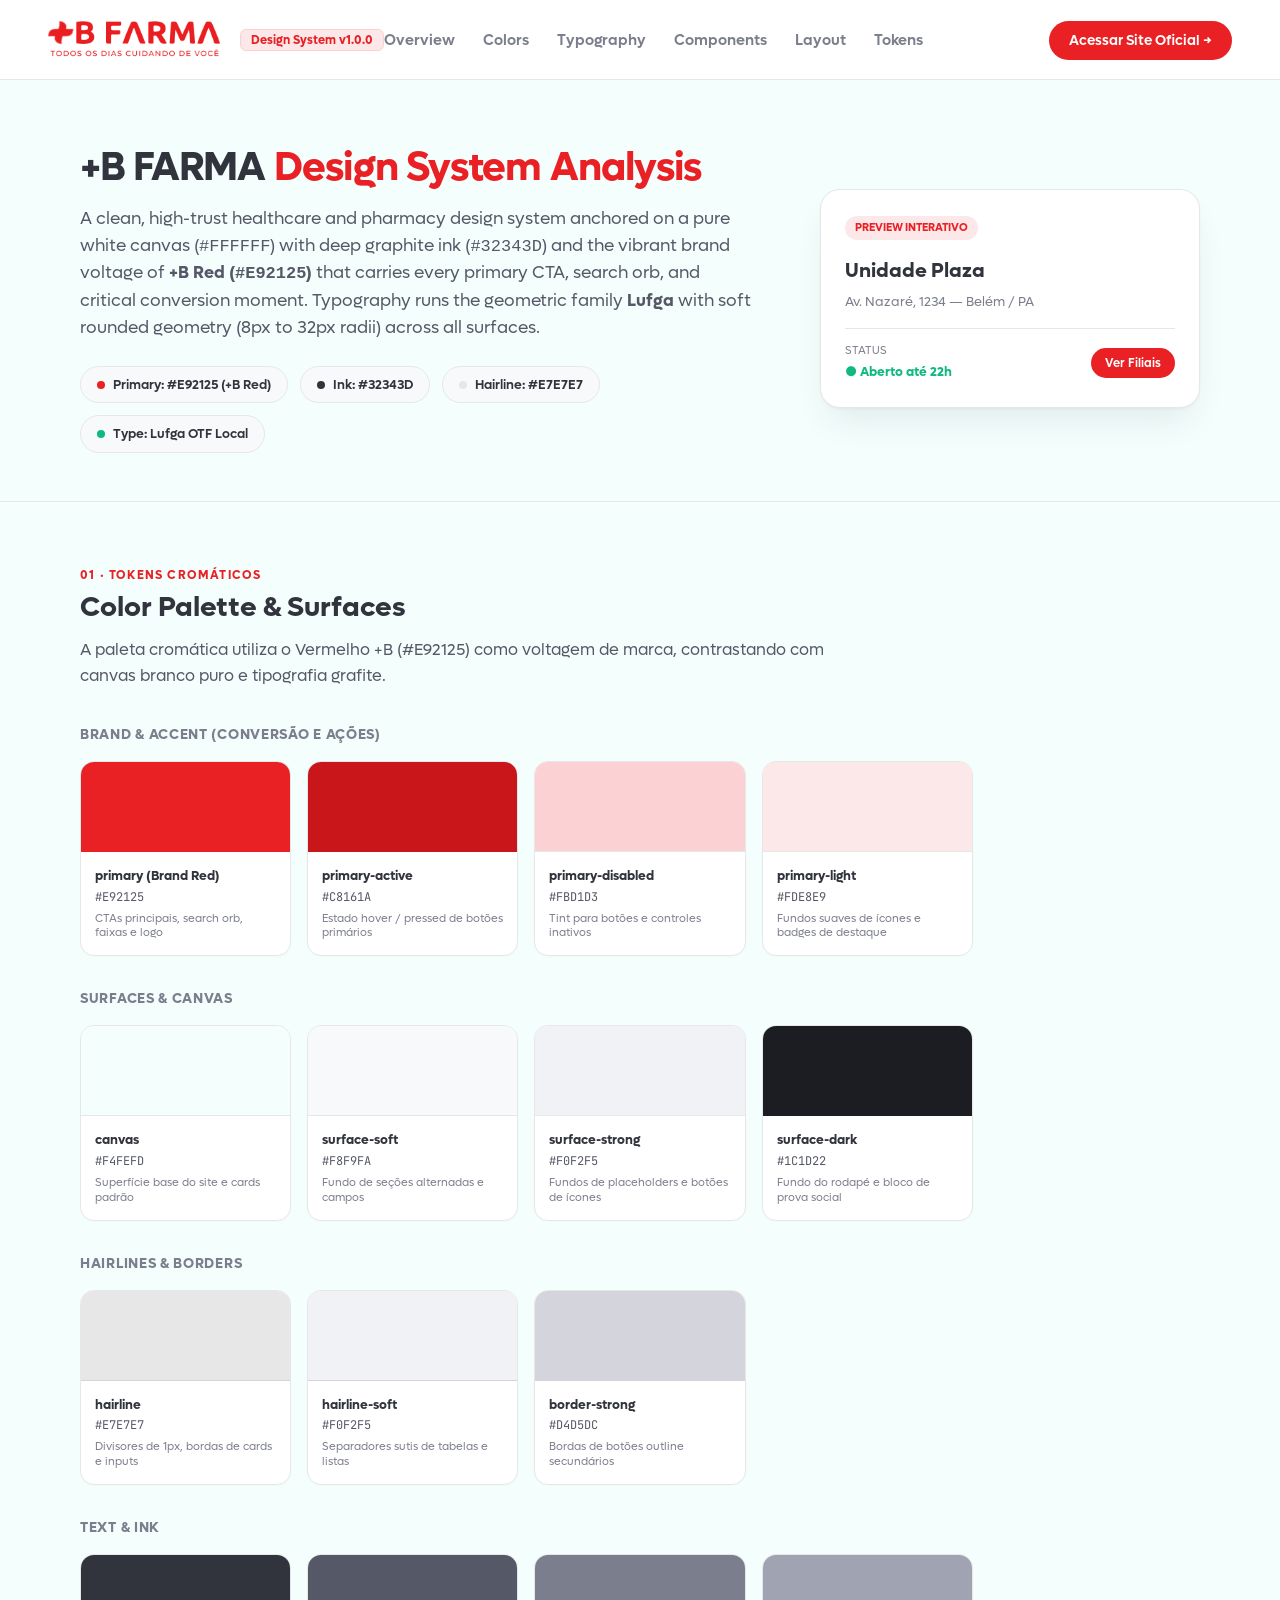
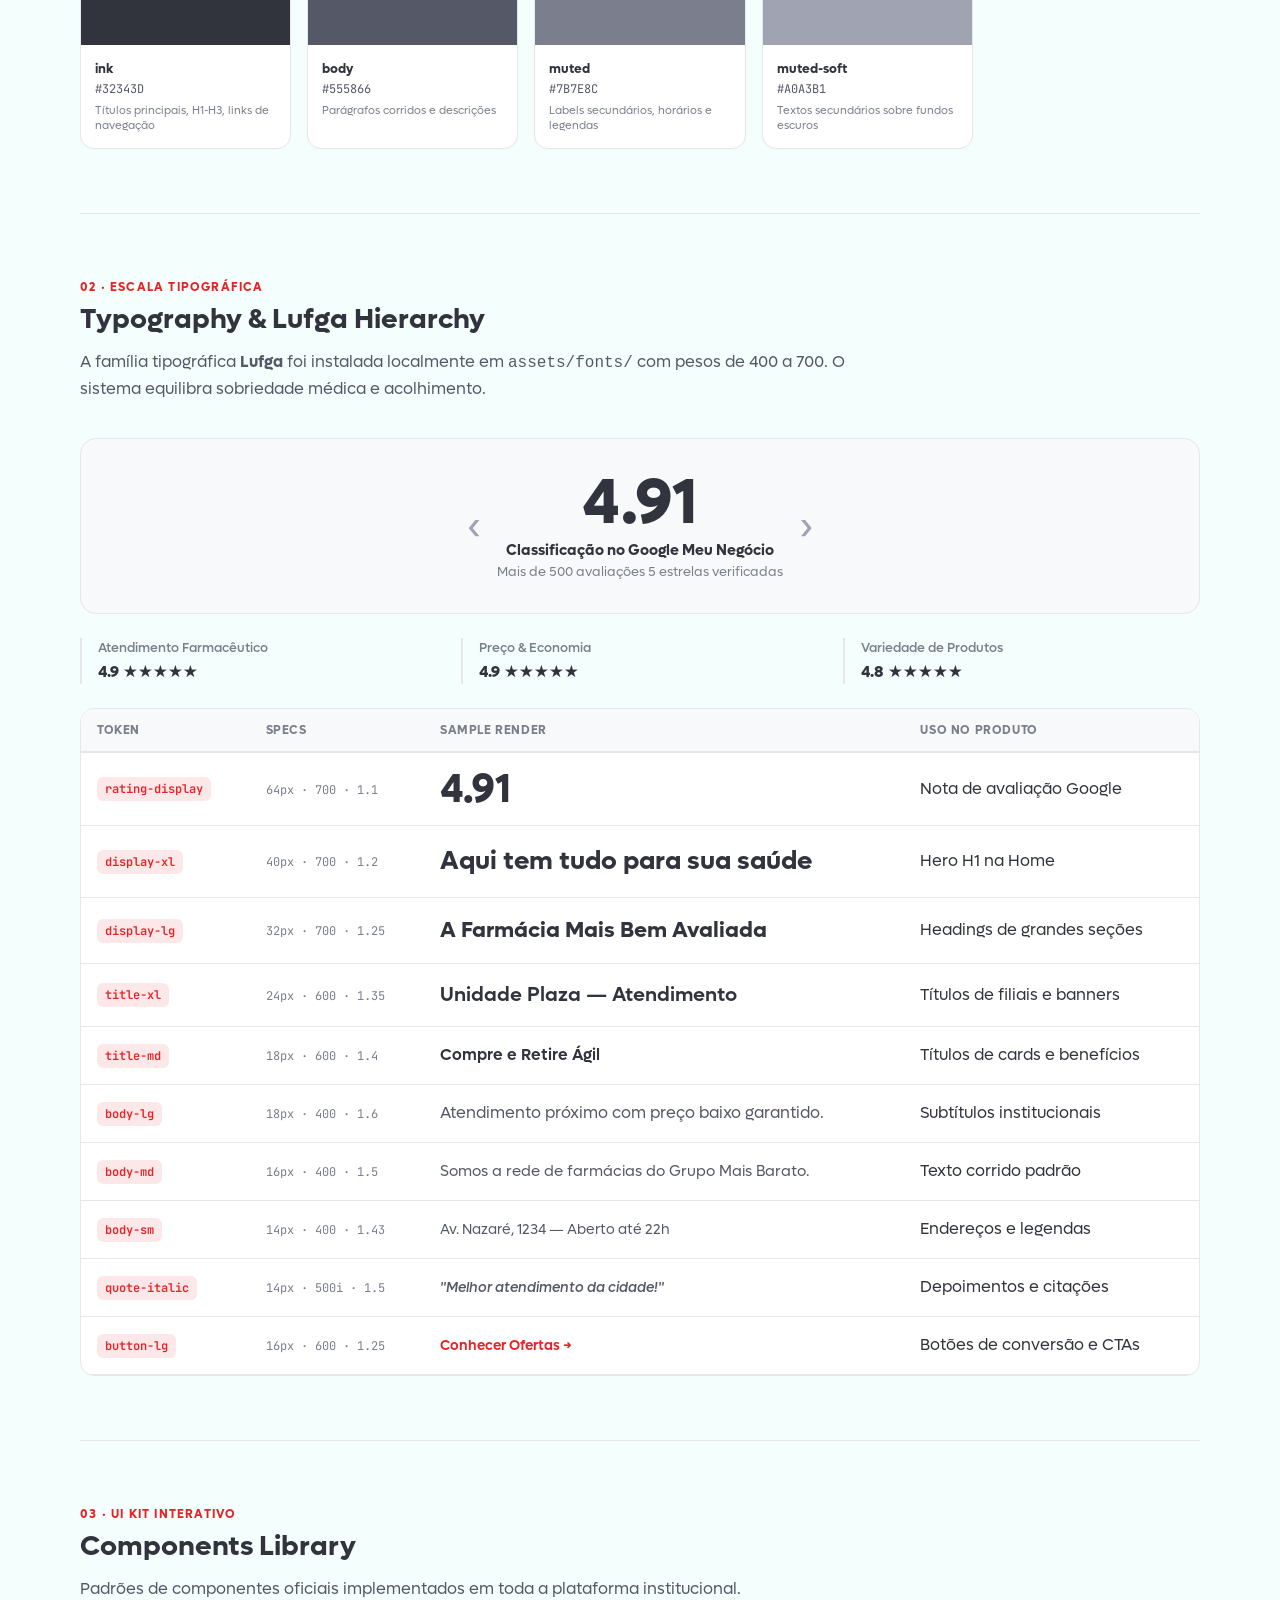
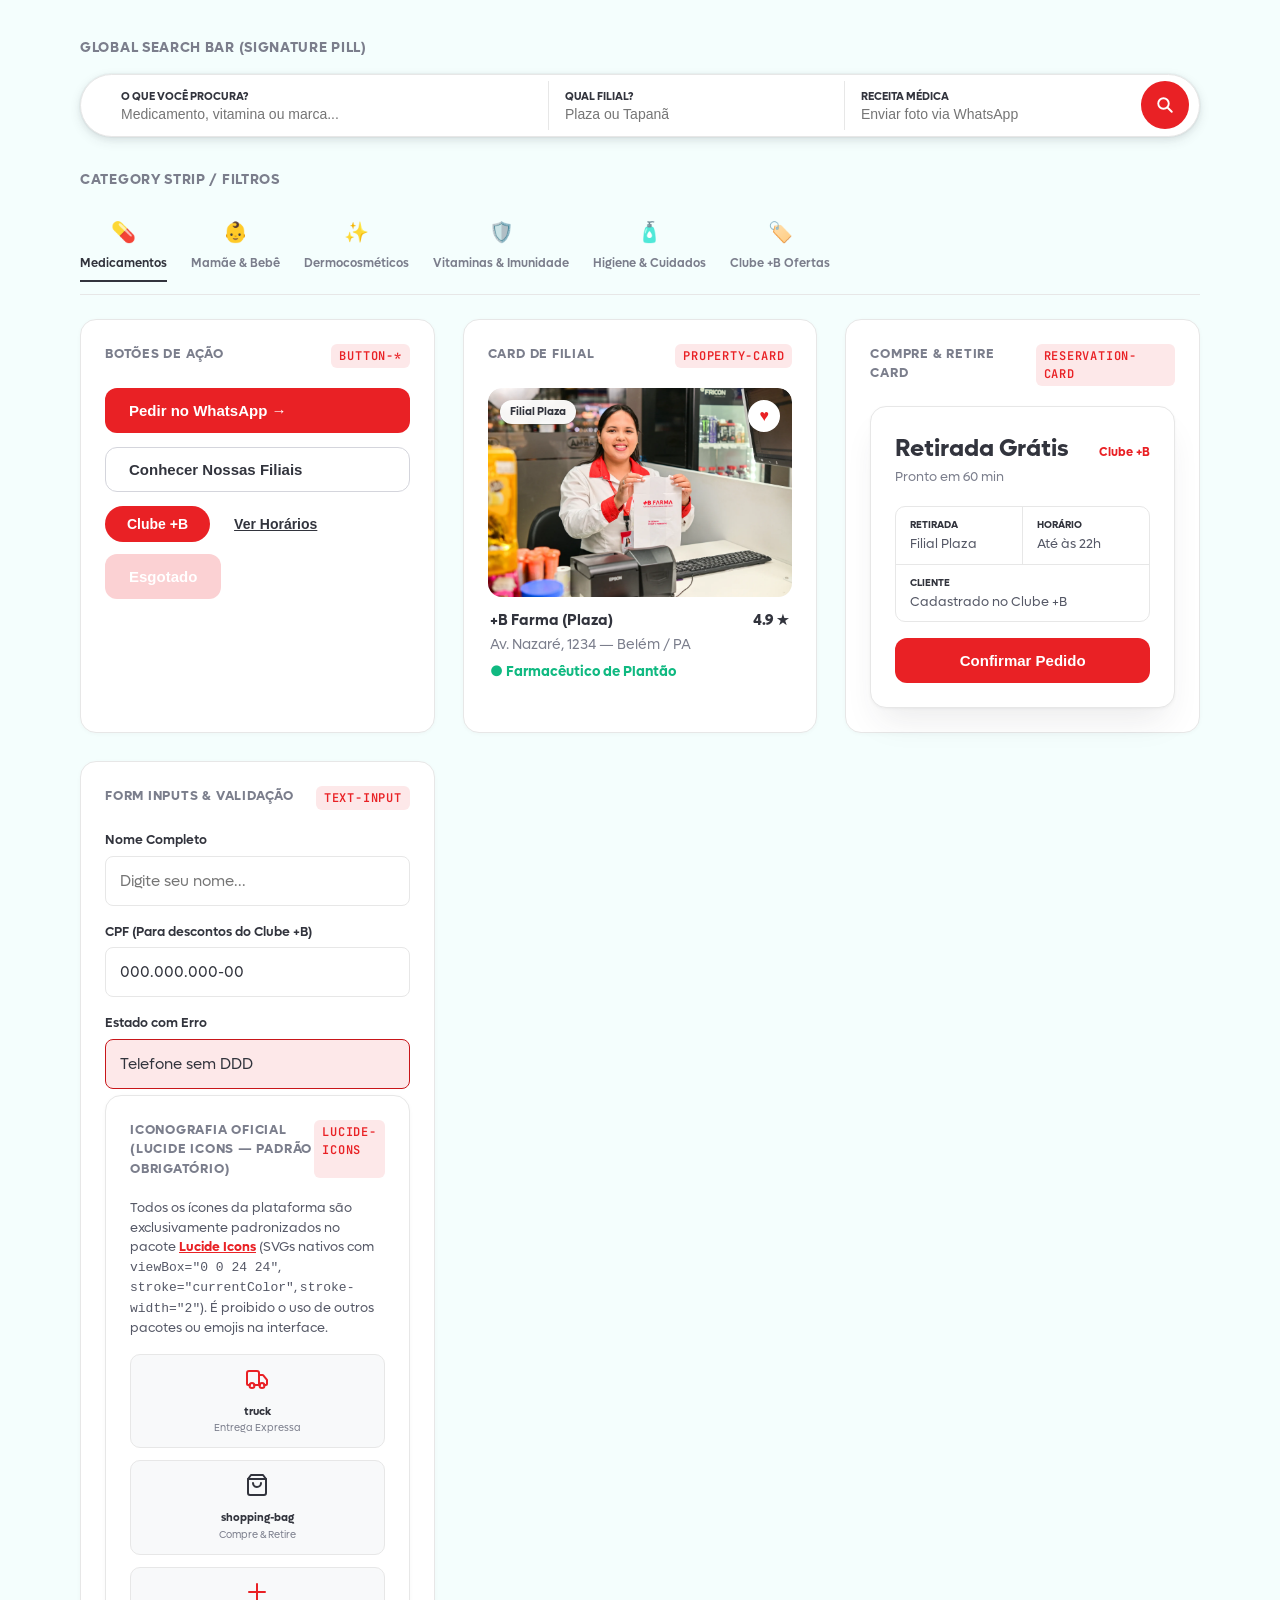
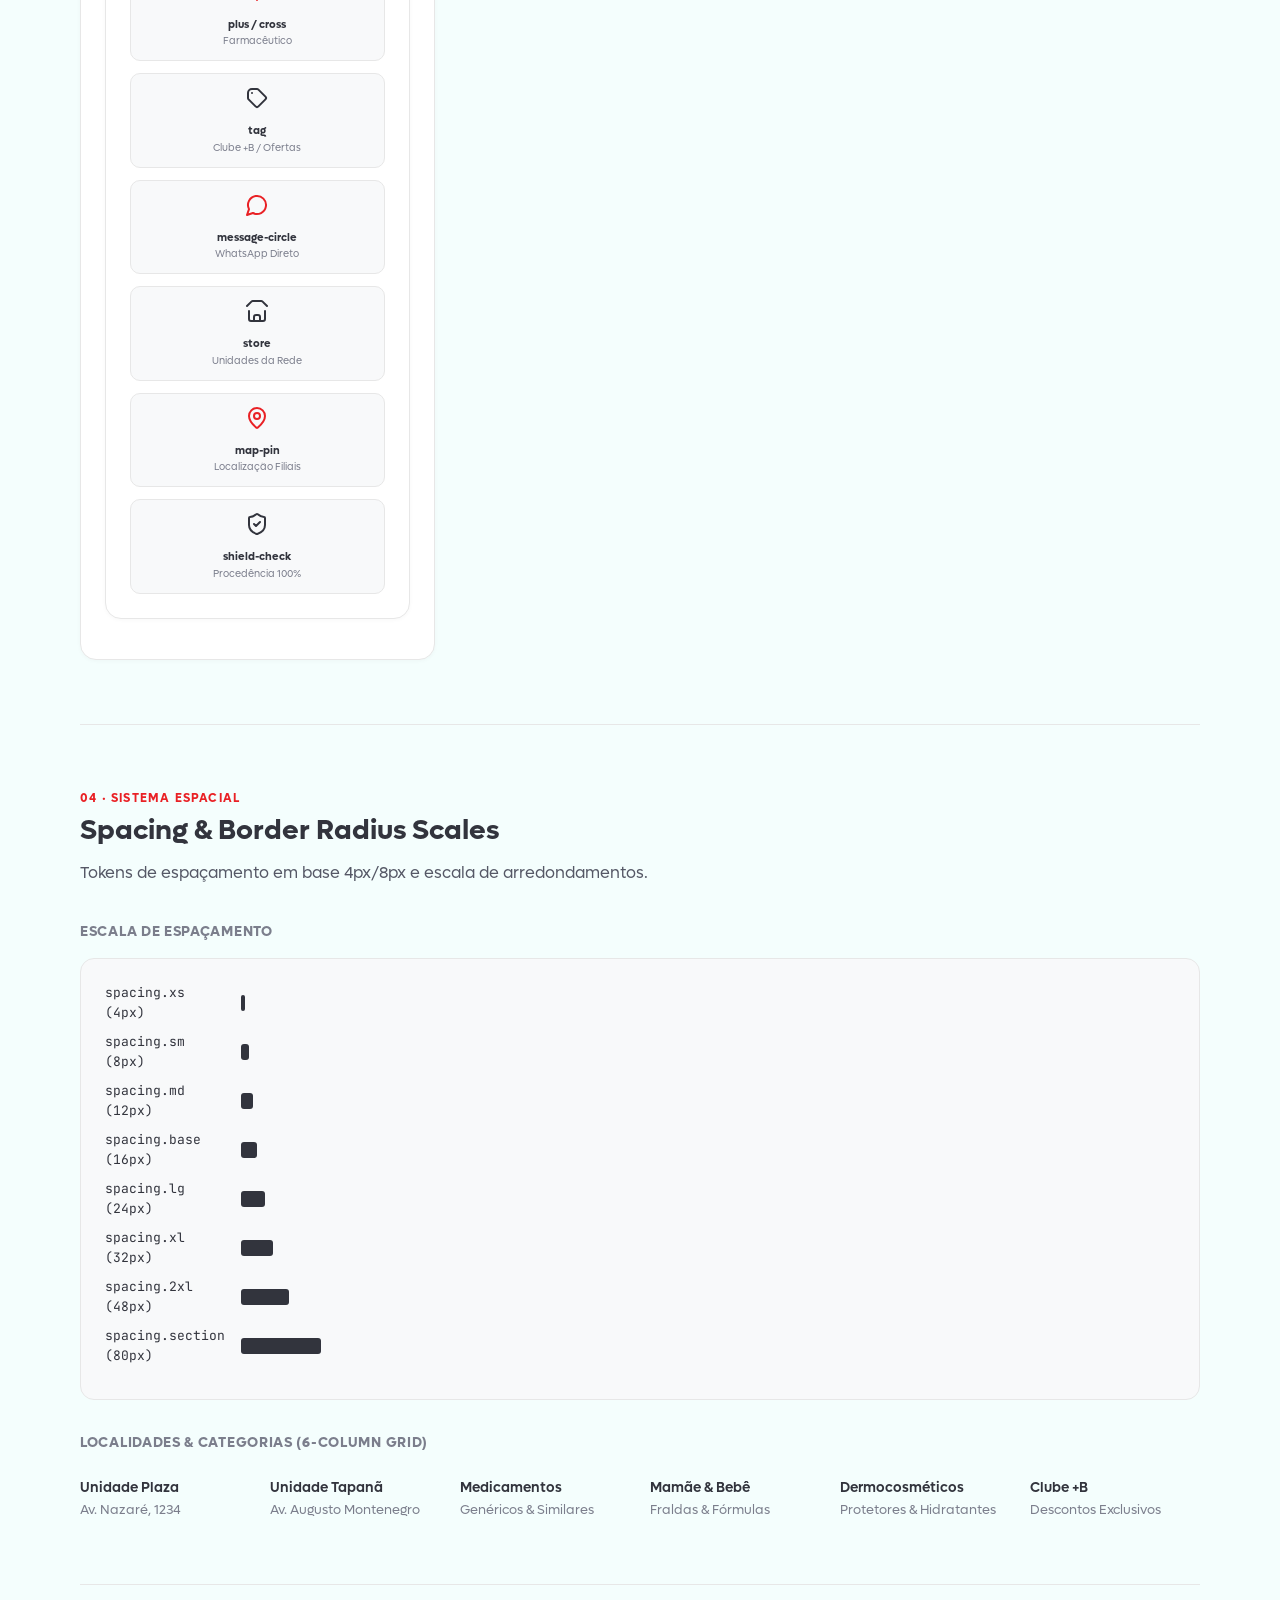
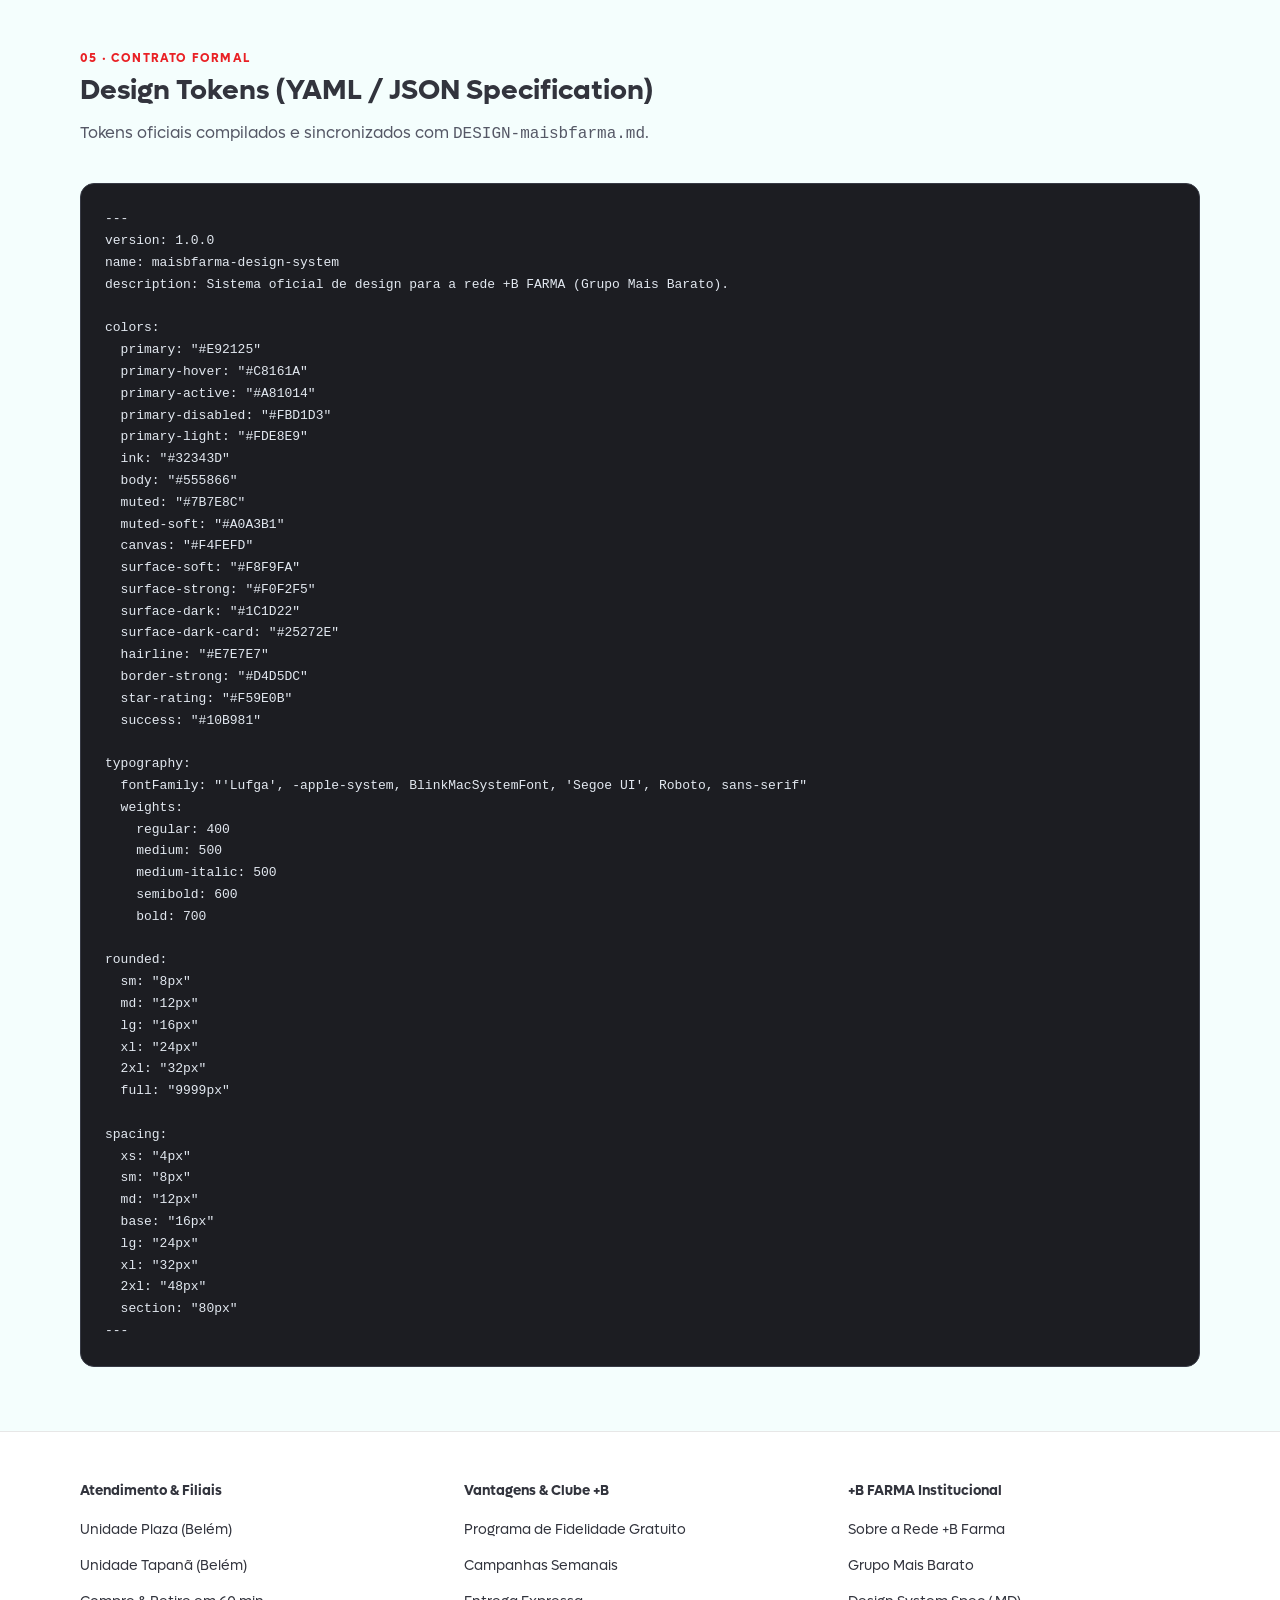
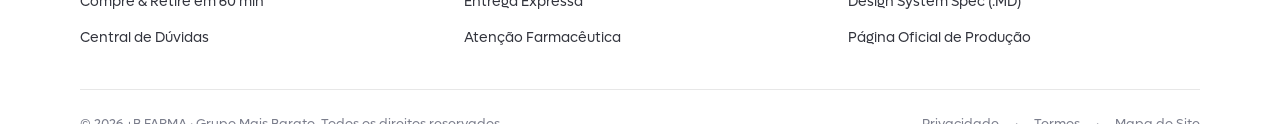
==== commit 0c8caead: "feat(ui): atualiza identidade visual para #F4FEFD, links oficiais, mobile UX e documentacao" ====
--- a/design-system-preview.html
+++ b/design-system-preview.html
@@ -75,7 +75,7 @@
     --hairline-soft: #F0F2F5;
     --border-strong: #D4D5DC;
     
-    --canvas: #FFFFFF;
+    --canvas: #F4FEFD;
     --surface-soft: #F8F9FA;
     --surface-card: #FFFFFF;
     --surface-strong: #F0F2F5;
@@ -438,10 +438,10 @@
       <div class="color-group-title">Surfaces & Canvas</div>
       <div class="color-grid">
         <div class="swatch">
-          <div class="swatch-color" style="background: #FFFFFF; border-bottom: 1px solid #E7E7E7;"></div>
+          <div class="swatch-color" style="background: #F4FEFD; border-bottom: 1px solid #E7E7E7;"></div>
           <div class="swatch-meta">
             <div class="swatch-name">canvas</div>
-            <div class="swatch-hex">#FFFFFF</div>
+            <div class="swatch-hex">#F4FEFD</div>
             <div class="swatch-role">Superfície base do site e cards padrão</div>
           </div>
         </div>
@@ -951,7 +951,7 @@
   body: "#555866"
   muted: "#7B7E8C"
   muted-soft: "#A0A3B1"
-  canvas: "#FFFFFF"
+  canvas: "#F4FEFD"
   surface-soft: "#F8F9FA"
   surface-strong: "#F0F2F5"
   surface-dark: "#1C1D22"
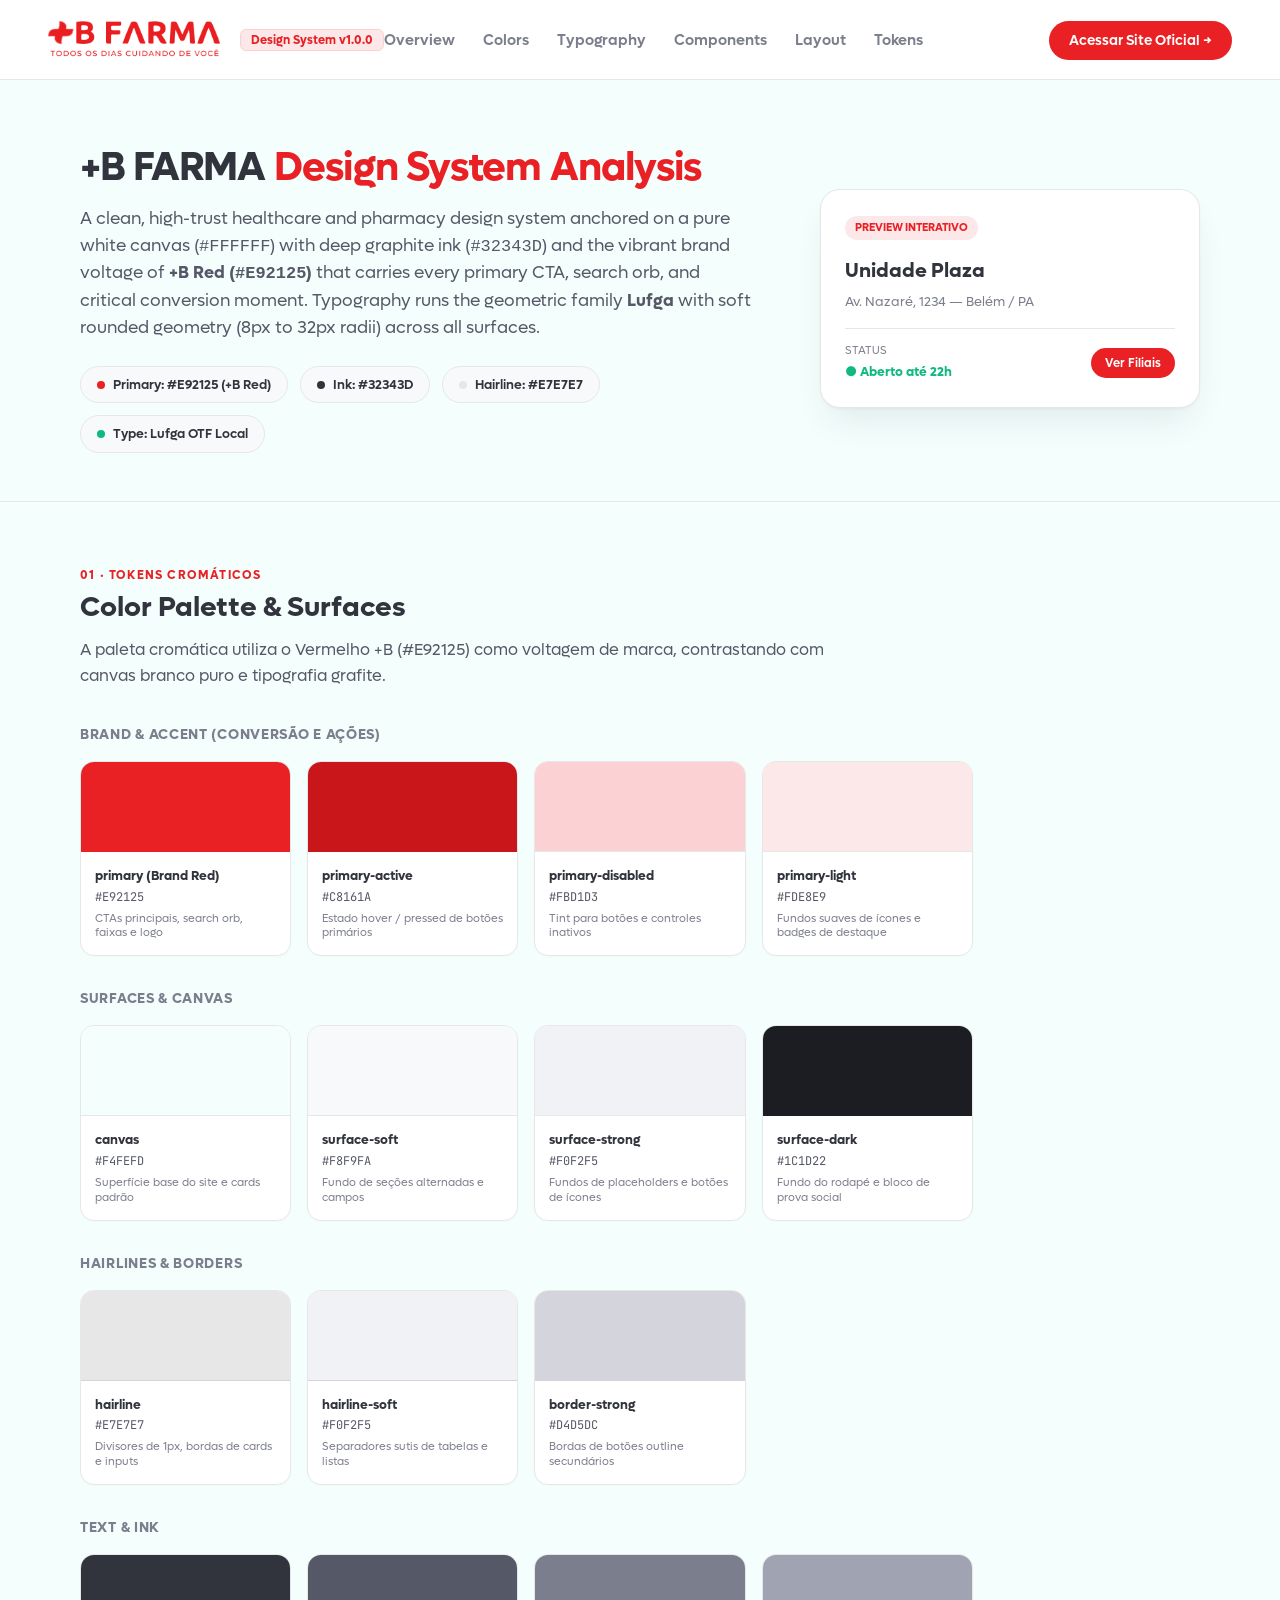
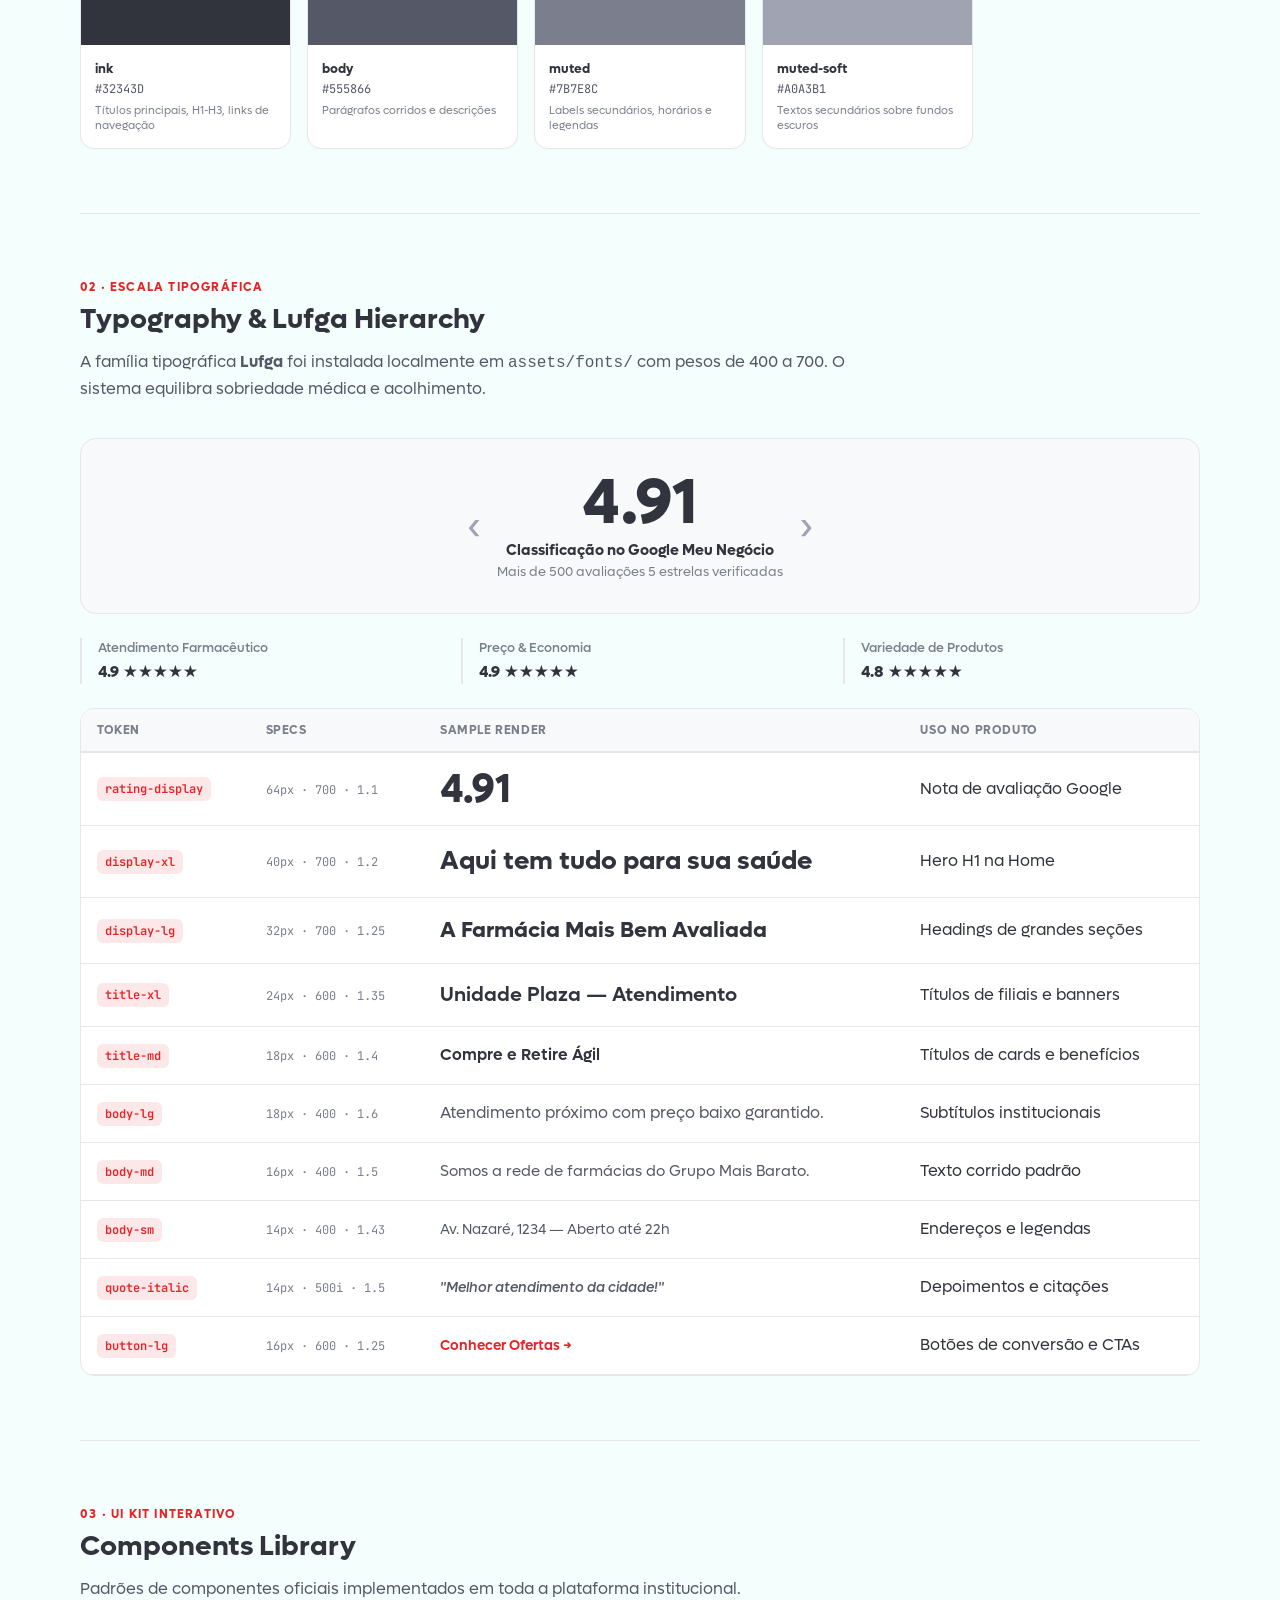
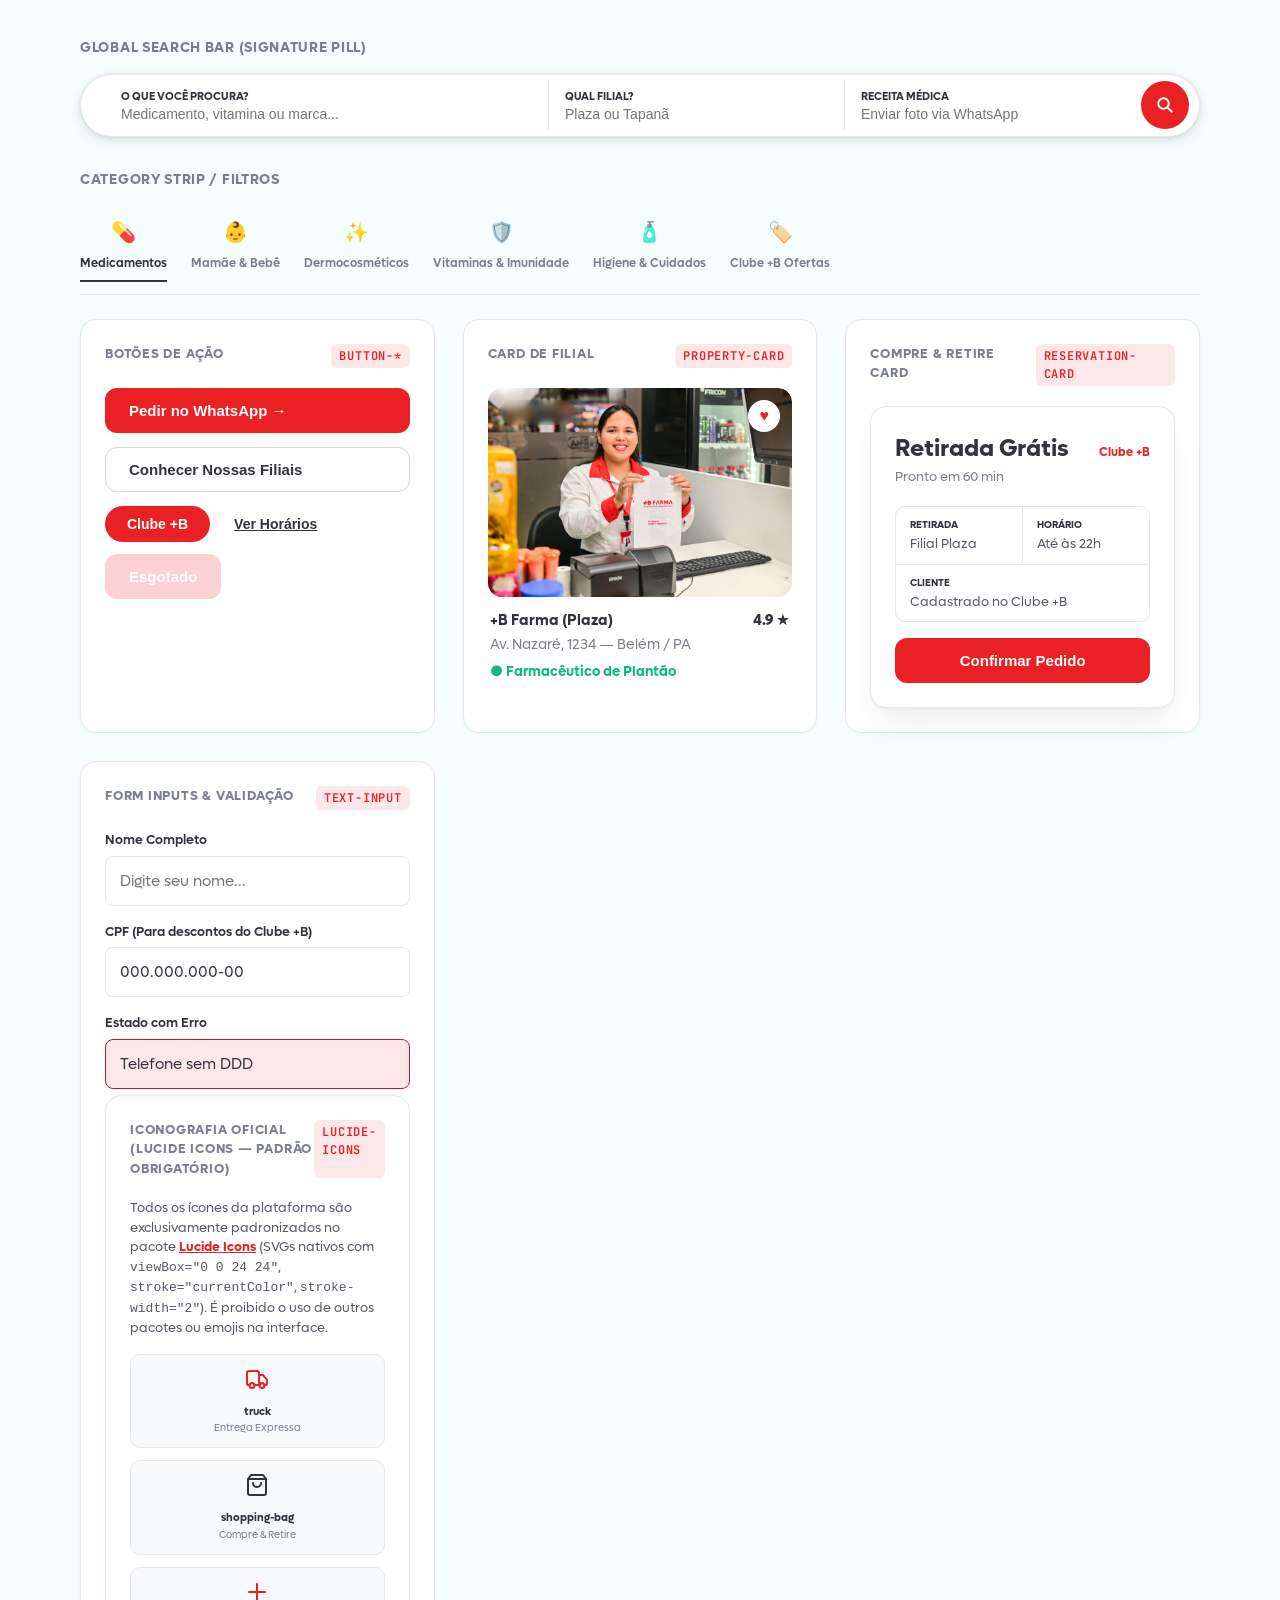
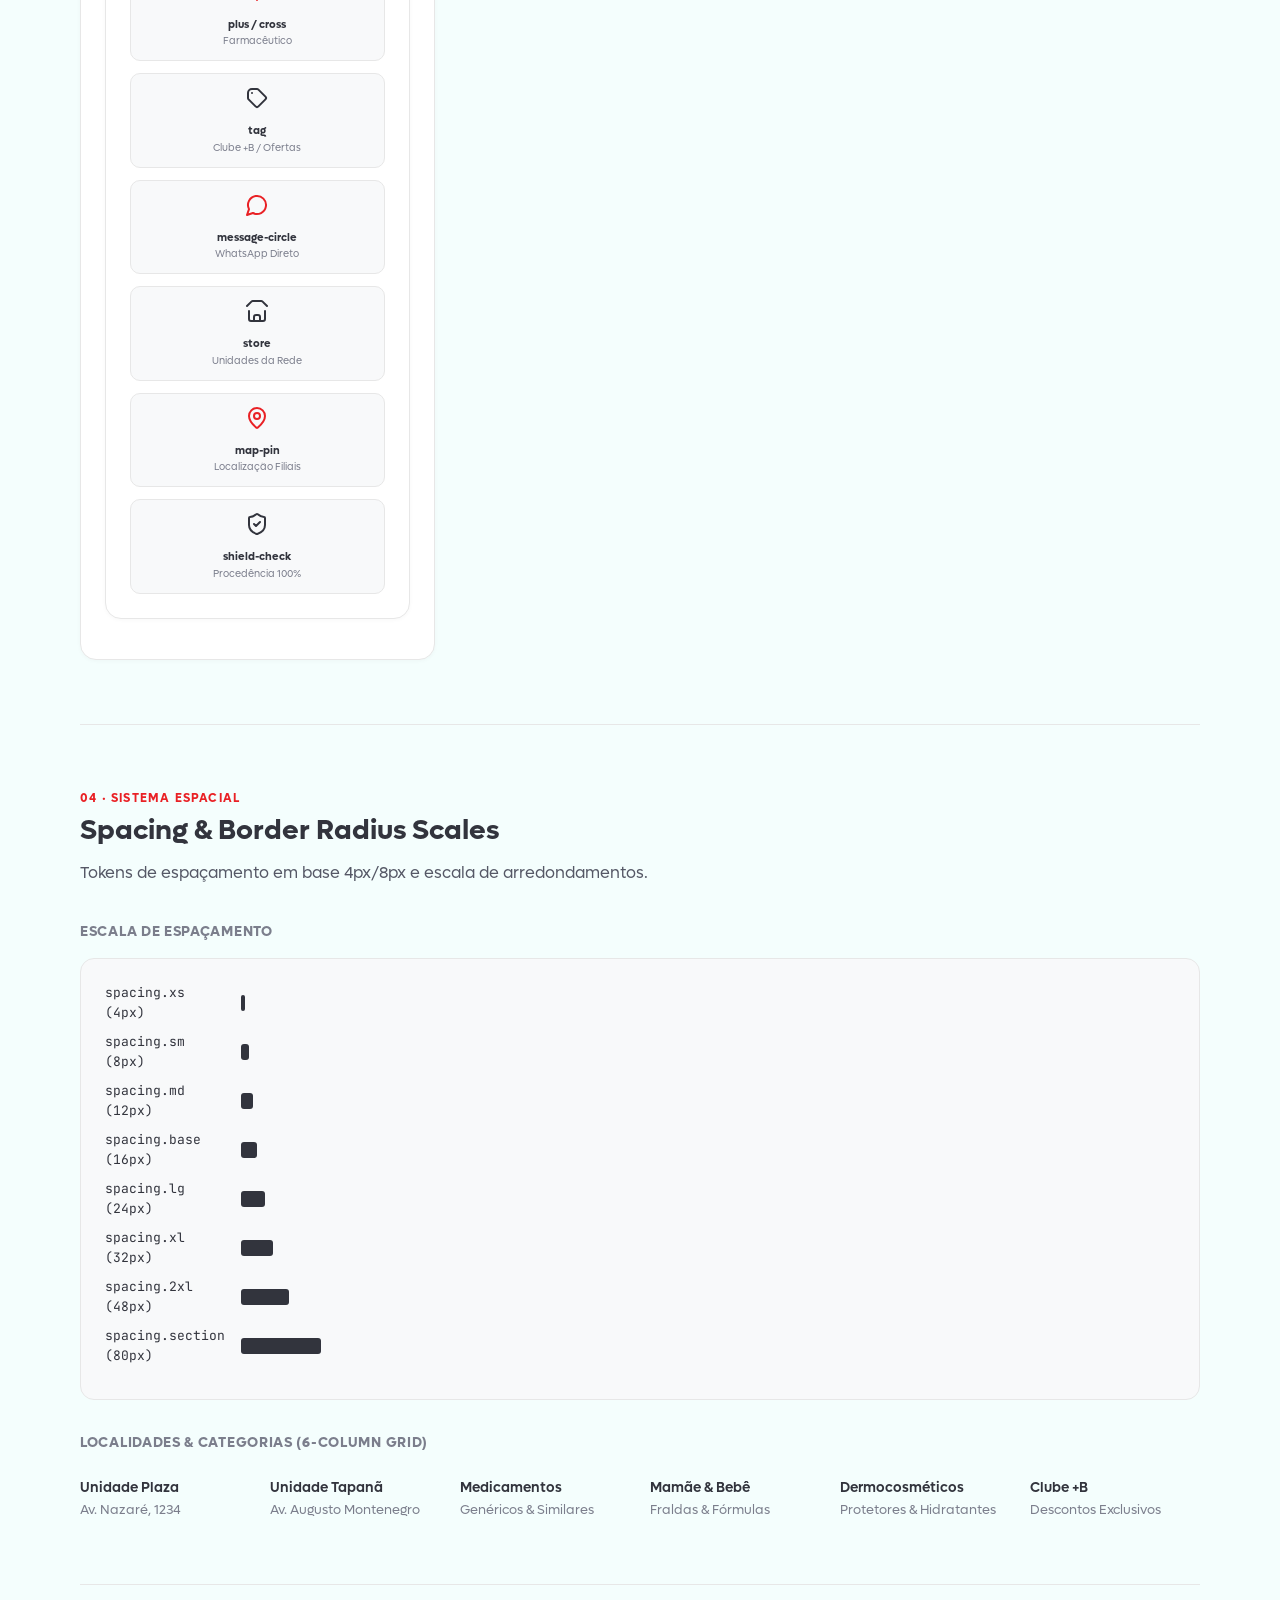
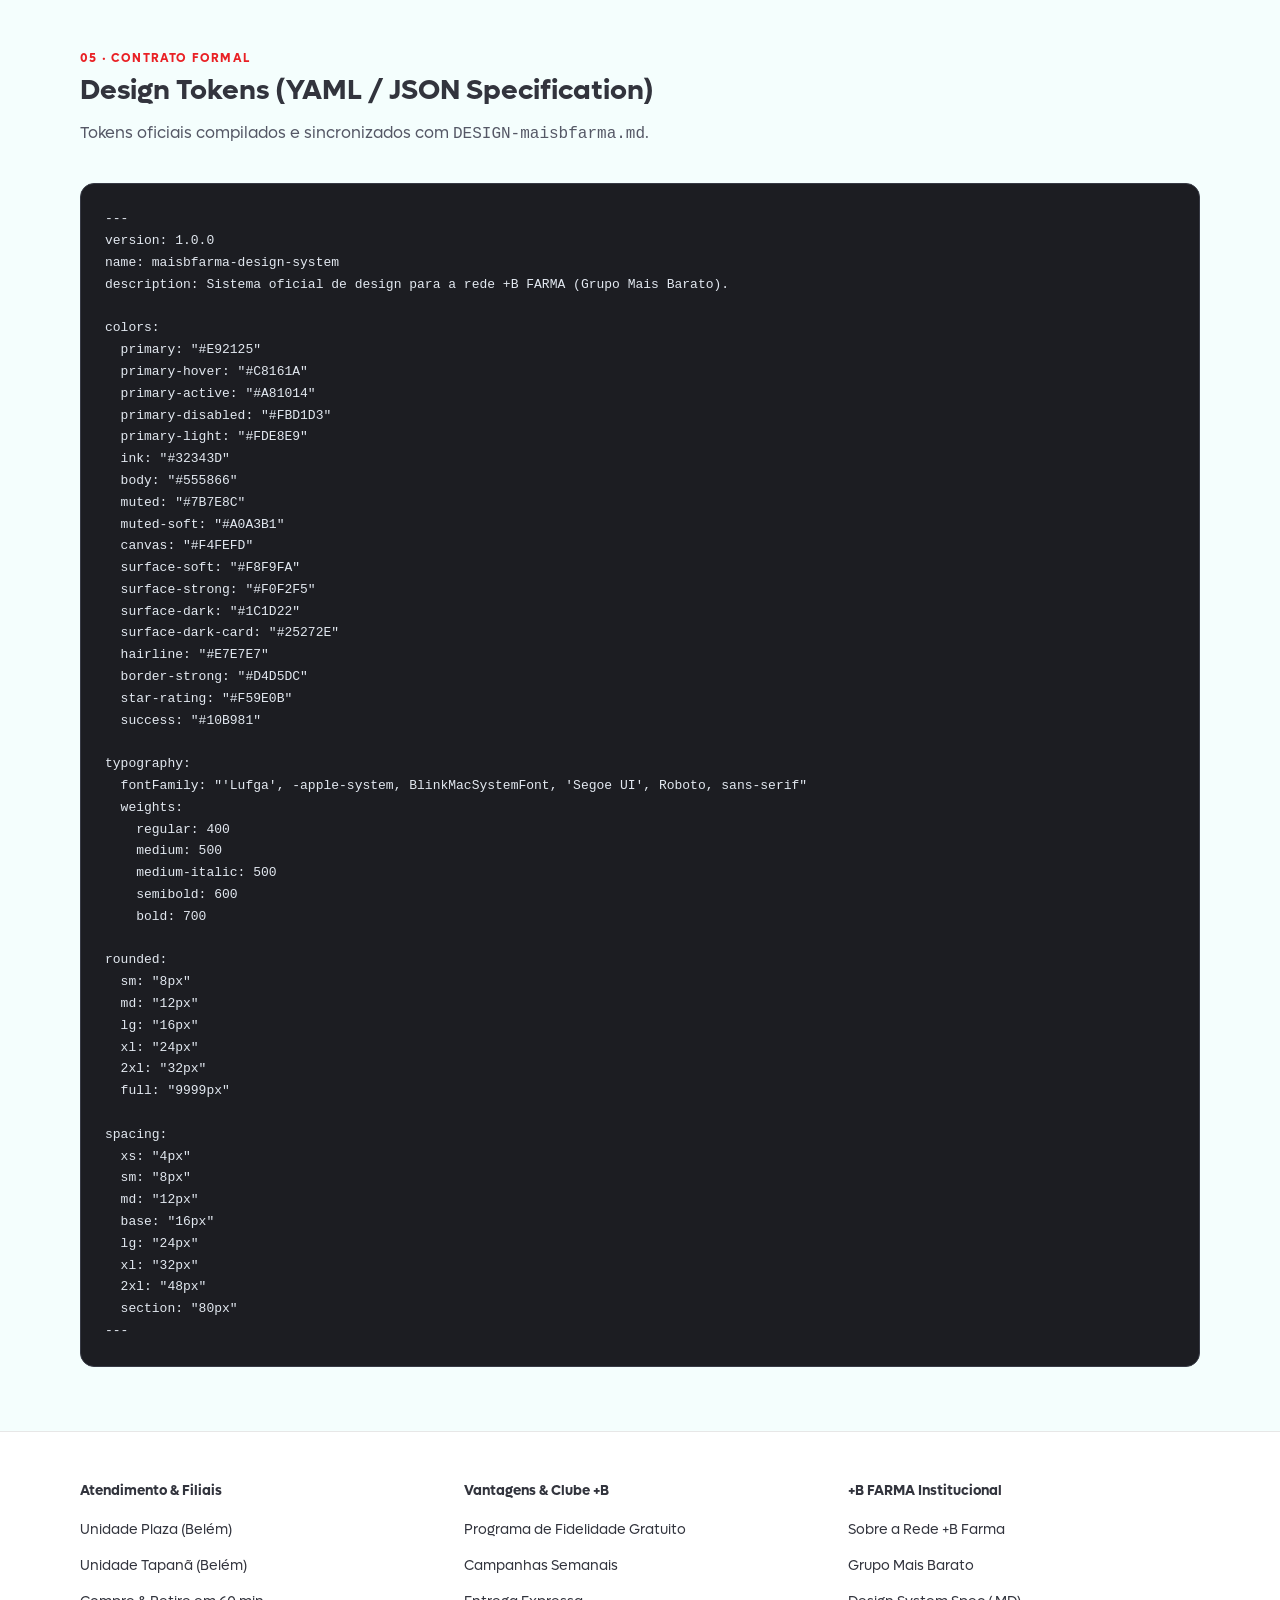
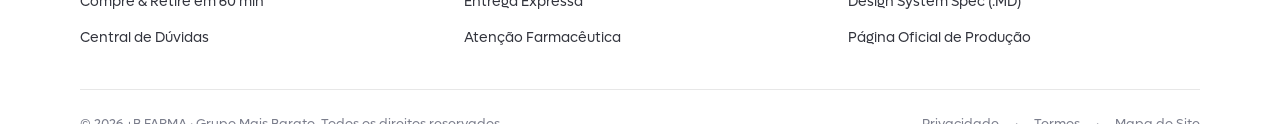
==== commit c651828e: "feat(site): atualiza pagina, SEO, favicons e otimiza banners WebP" ====
--- a/design-system-preview.html
+++ b/design-system-preview.html
@@ -4,6 +4,11 @@
 <meta charset="UTF-8">
 <meta name="viewport" content="width=device-width, initial-scale=1.0">
 <title>+B FARMA Design System — Especificação Visual Completa</title>
+
+<!-- Favicon & Touch Icons -->
+<link rel="icon" type="image/x-icon" href="favicon.ico" />
+<link rel="icon" type="image/png" sizes="32x32" href="favicon.png" />
+<link rel="apple-touch-icon" sizes="180x180" href="apple-touch-icon.png" />
 
 <!-- Fontes Locais Lufga e Fallbacks -->
 <link rel="preconnect" href="https://fonts.googleapis.com">
@@ -794,7 +799,7 @@
             <span class="type-token">lucide-icons</span>
           </div>
           <p style="font-size: 13px; color: var(--body); margin-bottom: 16px;">
-            Todos os ícones da plataforma são exclusivamente padronizados no pacote <strong><a href="https://lucide.dev/icons/" target="_blank" style="color: var(--primary); text-decoration: underline;">Lucide Icons</a></strong> (SVGs nativos com <code>viewBox="0 0 24 24"</code>, <code>stroke="currentColor"</code>, <code>stroke-width="2"</code>). É proibido o uso de outros pacotes ou emojis na interface.
+            Todos os ícones da plataforma são exclusivamente padronizados no pacote <strong><a href="https://lucide.dev/icons/" target="_blank" rel="noopener noreferrer" style="color: var(--primary); text-decoration: underline;">Lucide Icons</a></strong> (SVGs nativos com <code>viewBox="0 0 24 24"</code>, <code>stroke="currentColor"</code>, <code>stroke-width="2"</code>). É proibido o uso de outros pacotes ou emojis na interface.
           </p>
           <div style="display: grid; grid-template-columns: repeat(auto-fill, minmax(140px, 1fr)); gap: 12px;">
             
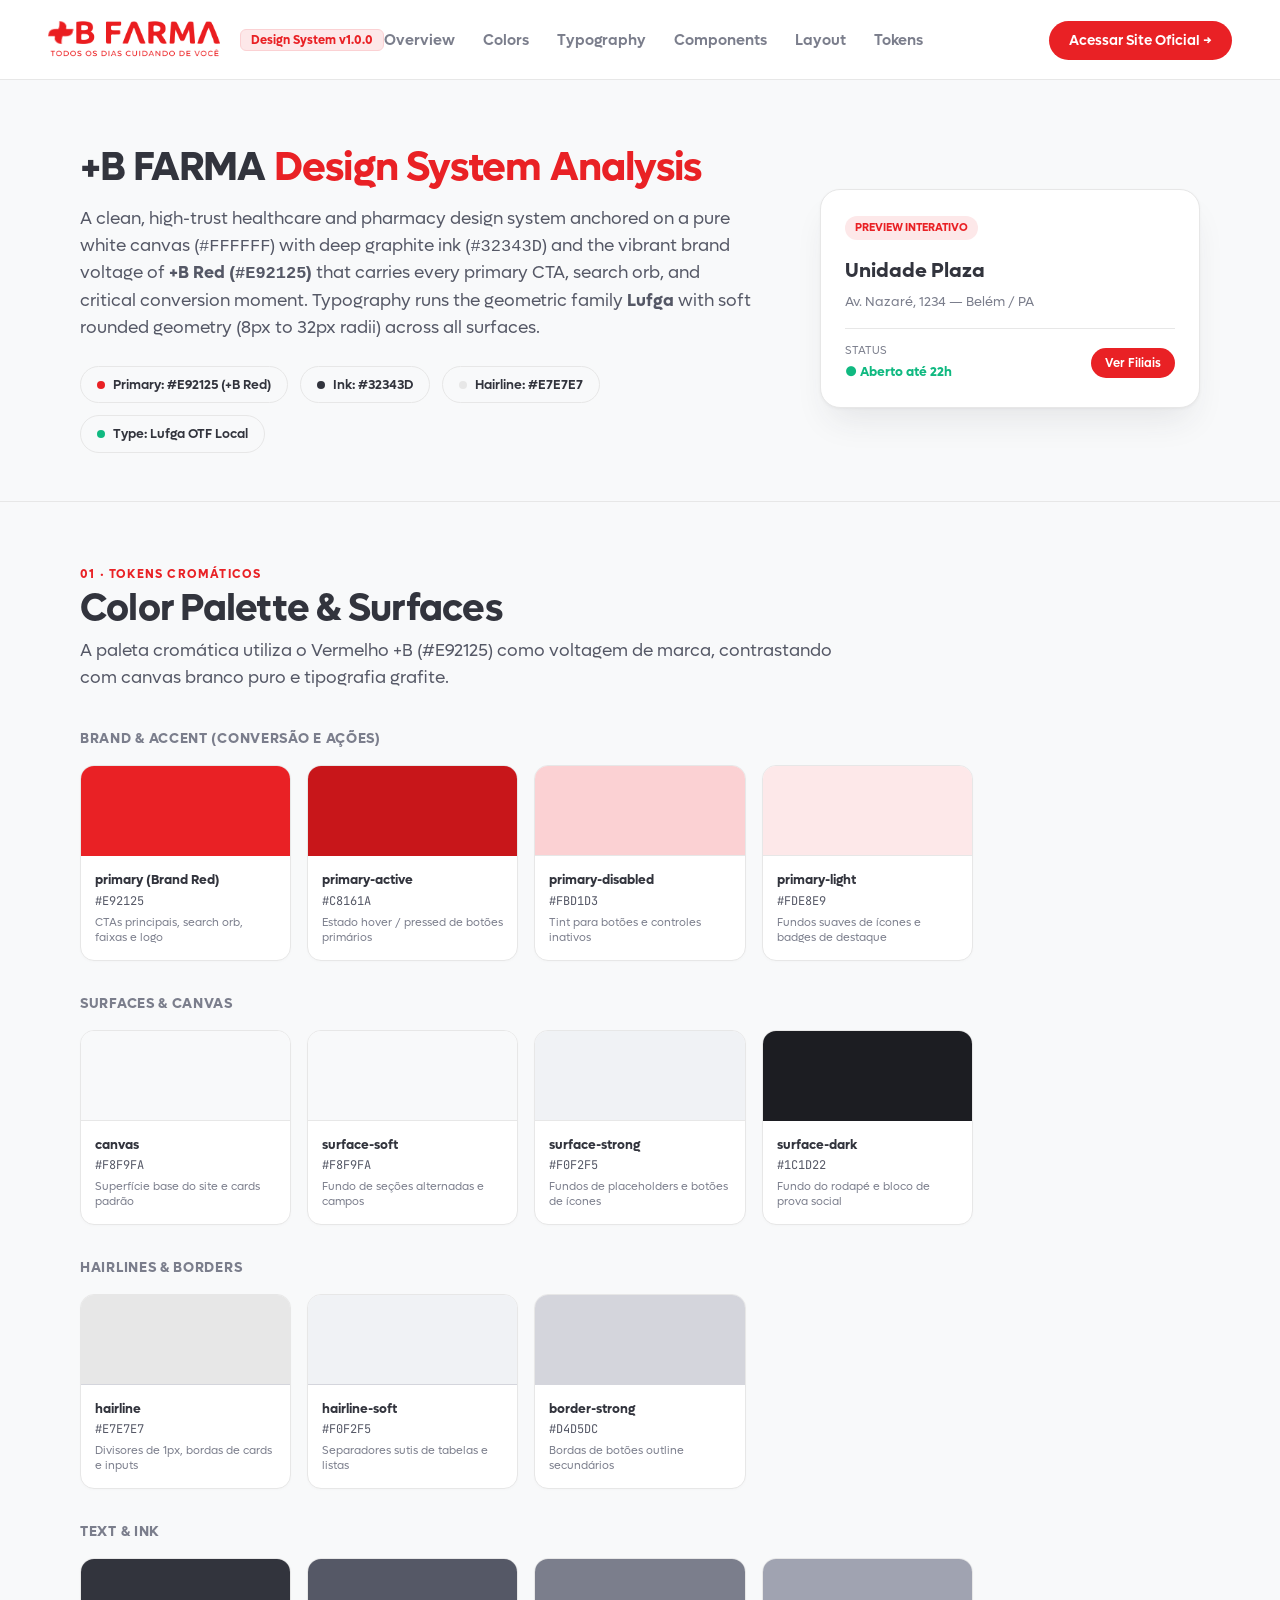
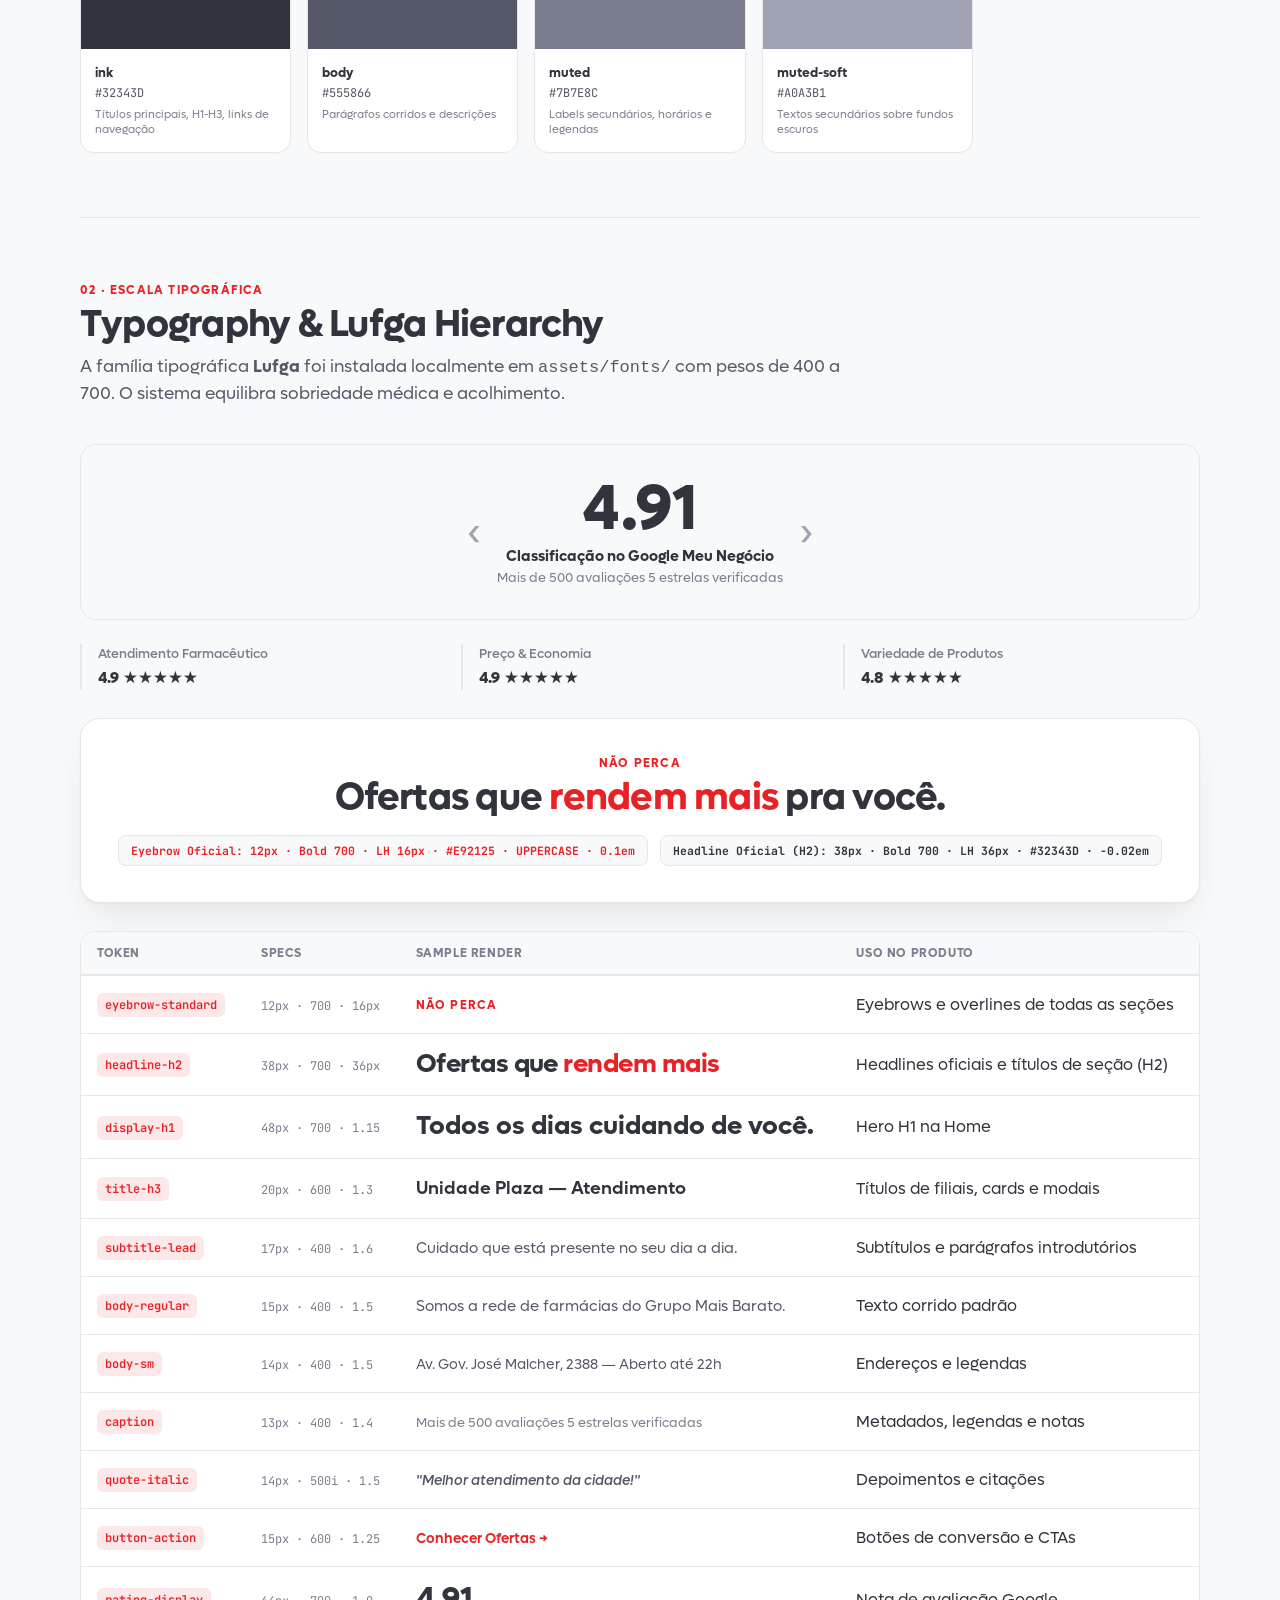
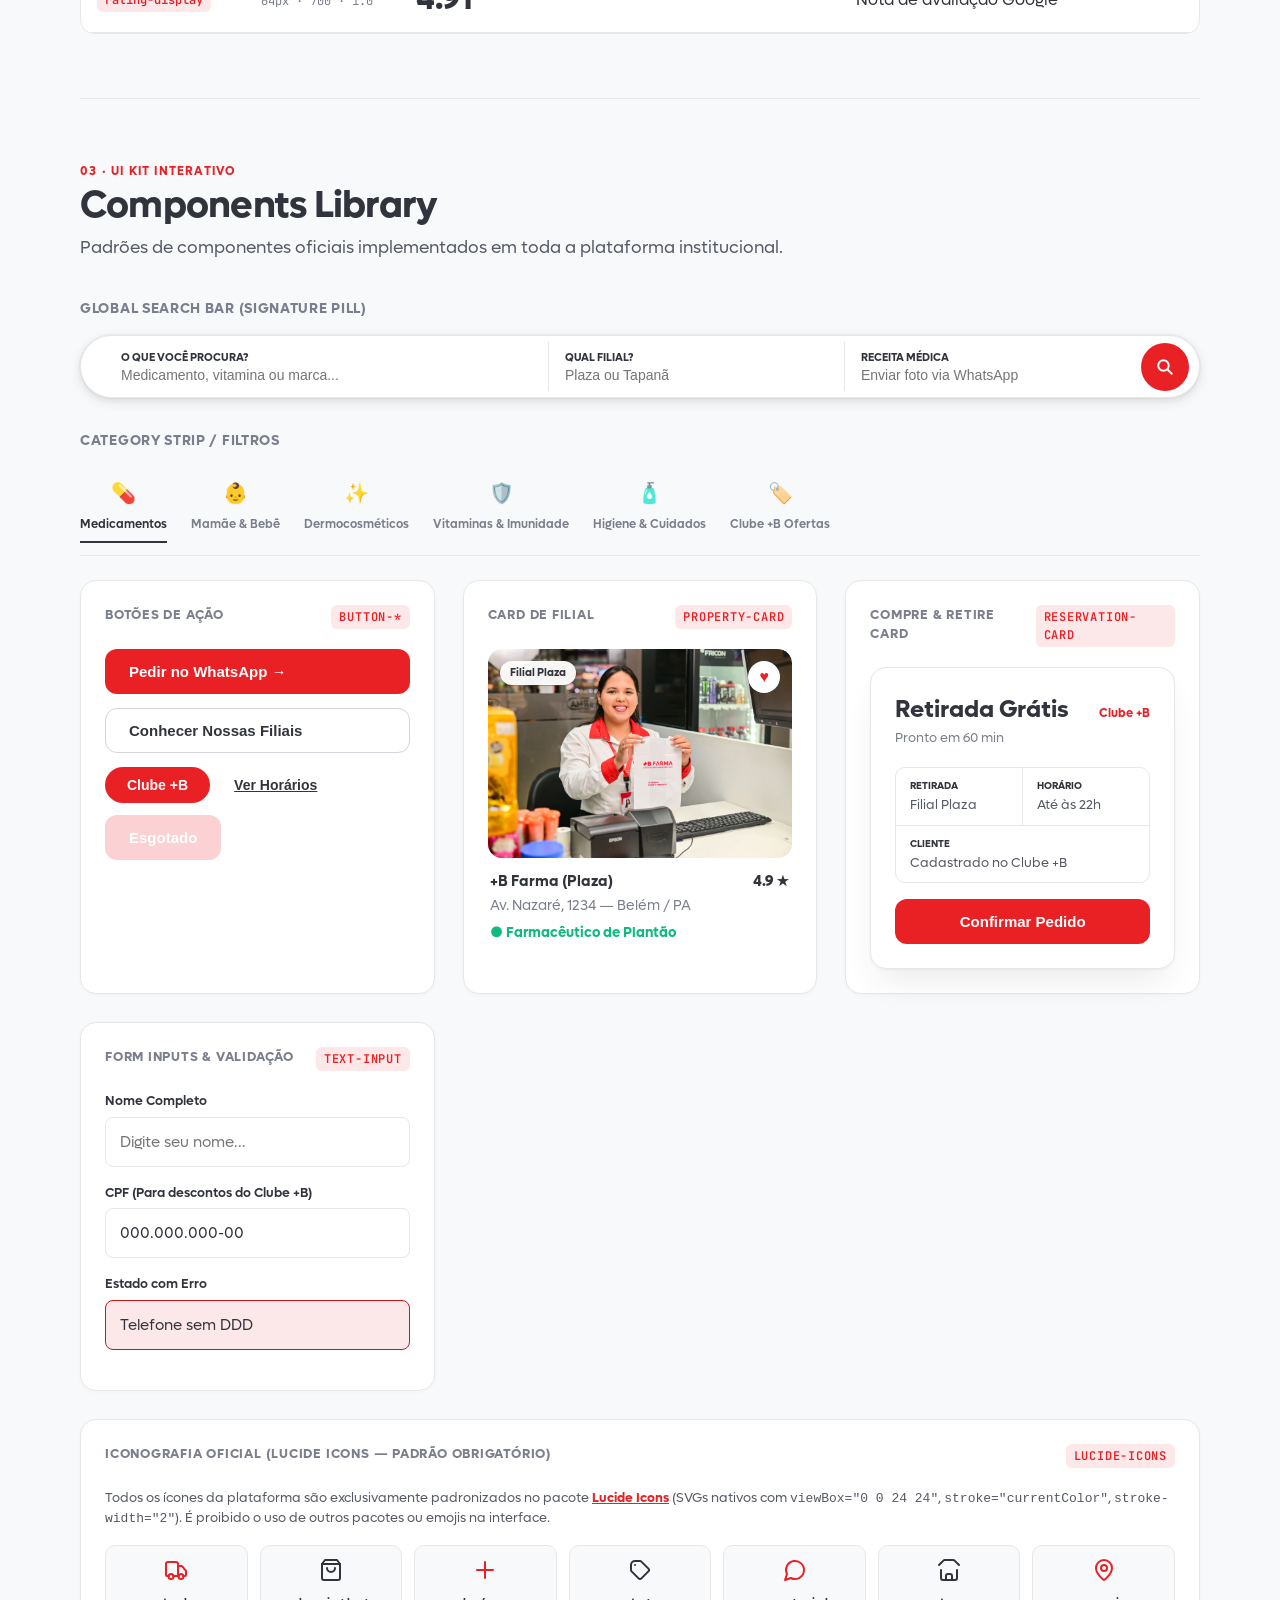
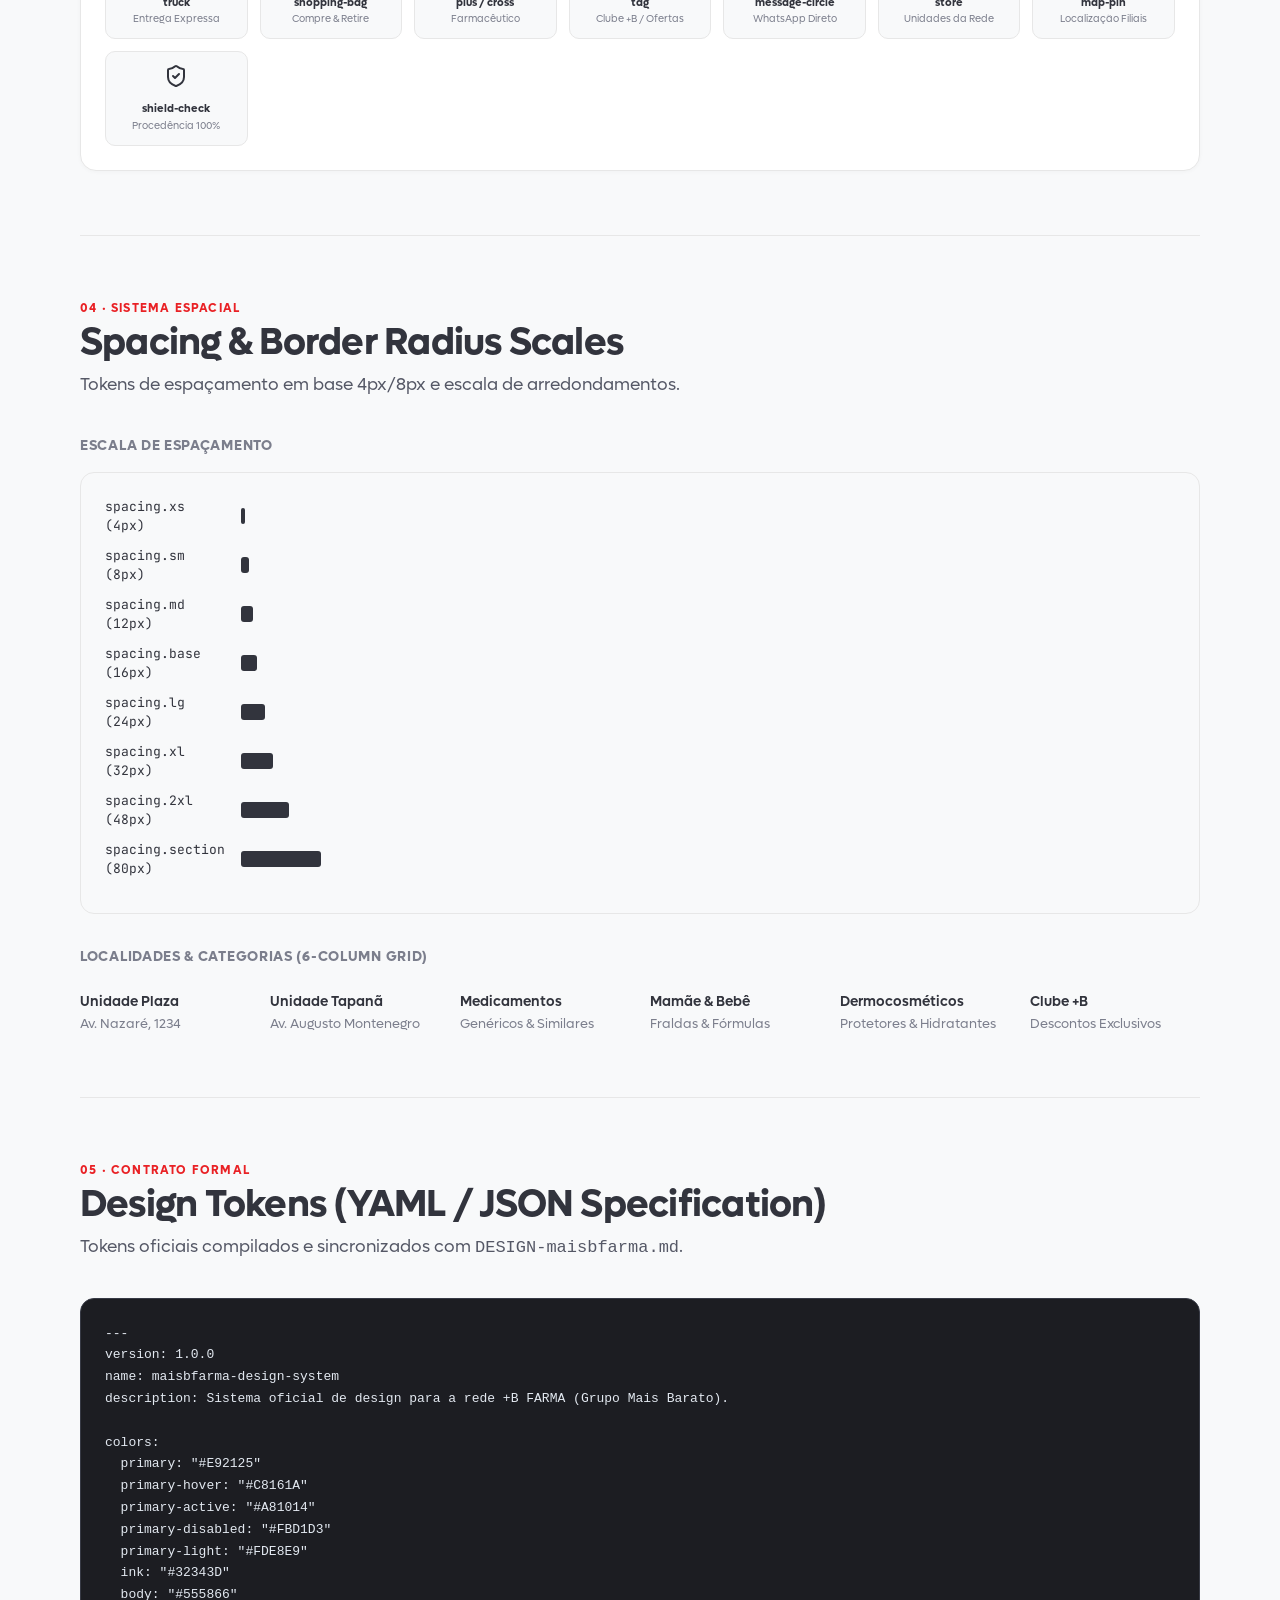
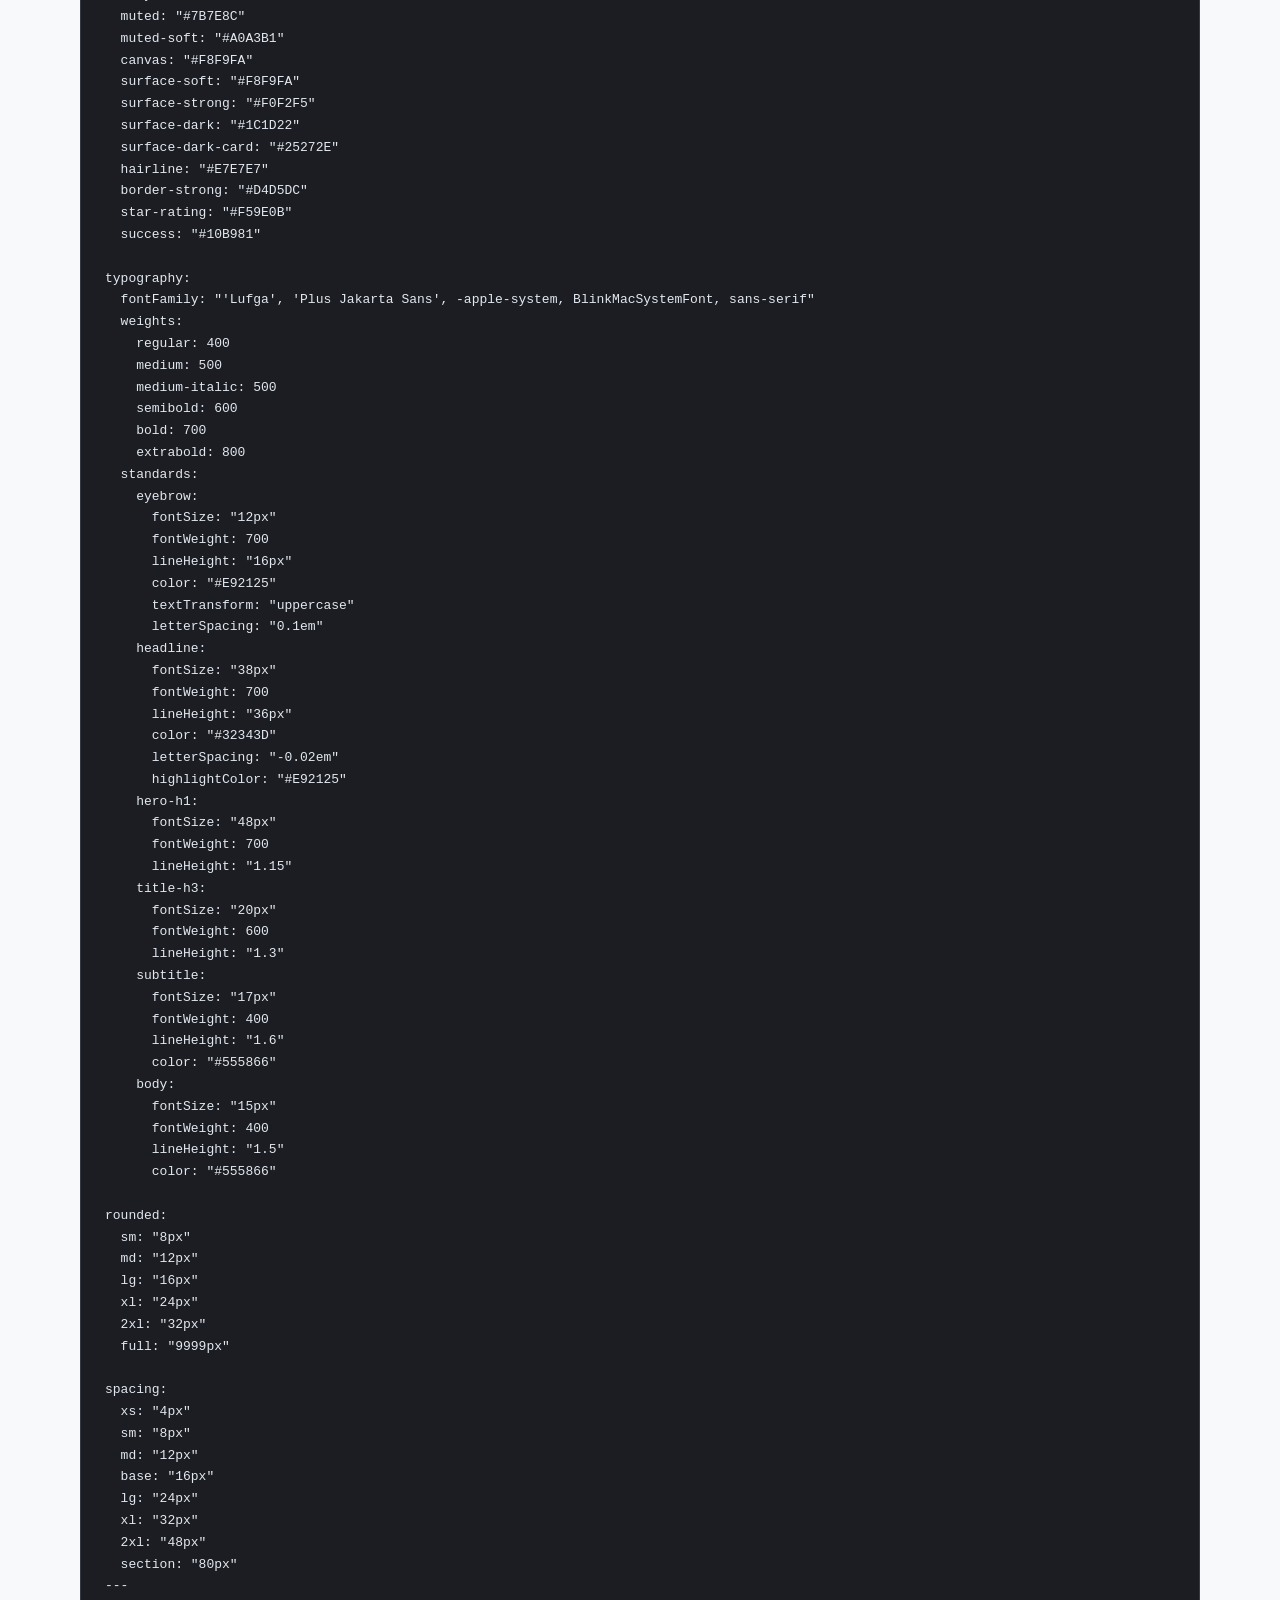
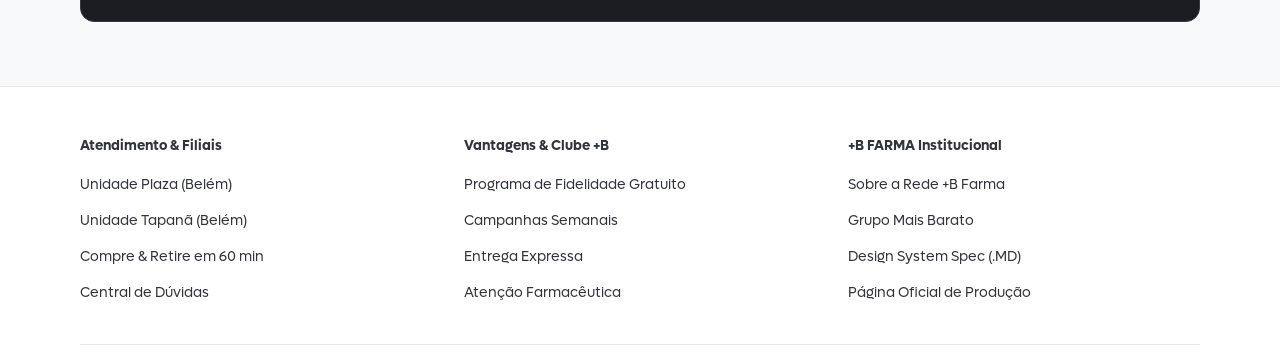
==== commit 3bb62c28: "checkpoint: salvar alteracoes locais antes de remover bordas entre secoes" ====
--- a/design-system-preview.html
+++ b/design-system-preview.html
@@ -14,6 +14,9 @@
 <link rel="preconnect" href="https://fonts.googleapis.com">
 <link rel="preconnect" href="https://fonts.gstatic.com" crossorigin>
 <link href="https://fonts.googleapis.com/css2?family=Plus+Jakarta+Sans:wght@400;500;600;700;800&family=JetBrains+Mono:wght@400;500;600&display=swap" rel="stylesheet">
+
+<!-- Design System CSS Canônico & Centralizado -->
+<link rel="stylesheet" href="assets/css/design-system.css">
 
 <style>
   /* ==========================================================================
@@ -80,9 +83,9 @@
     --hairline-soft: #F0F2F5;
     --border-strong: #D4D5DC;
     
-    --canvas: #F4FEFD;
+    --canvas: #F8F9FA;
     --surface-soft: #F8F9FA;
-    --surface-card: #FFFFFF;
+    --surface-card: #F8F9FA;
     --surface-strong: #F0F2F5;
     --surface-dark: #1C1D22;
     --surface-dark-card: #25272E;
@@ -143,9 +146,15 @@
   /* MAIN SECTIONS */
   .content { max-width: 1360px; margin: 0 auto; padding: 0 80px; }
   .section { padding: 64px 0; border-bottom: 1px solid var(--hairline); }
-  .section-tag { font-size: 12px; font-weight: 700; color: var(--primary); text-transform: uppercase; letter-spacing: 0.1em; display: block; margin-bottom: 6px; }
-  .section-title { font-family: var(--display); font-size: 28px; font-weight: 700; line-height: 1.25; margin-bottom: 12px; color: var(--ink); }
-  .section-lead { font-size: 16px; color: var(--body); max-width: 780px; line-height: 1.6; margin-bottom: 36px; }
+  .section-tag, .ds-eyebrow { font-family: var(--text); font-size: 12px; font-weight: 700; color: var(--primary); text-transform: uppercase; letter-spacing: 0.1em; line-height: 16px; display: block; margin-bottom: 8px; }
+  .section-title, .ds-headline { font-family: var(--display); font-size: clamp(24px, 4vw, 38px); font-weight: 700; line-height: 1.12; letter-spacing: -0.02em; margin-bottom: 12px; color: var(--ink); }
+  @media (min-width: 768px) {
+    .section-title, .ds-headline { font-size: 38px; line-height: 36px; }
+  }
+  .section-lead, .ds-subtitle { font-size: 16px; color: var(--body); max-width: 780px; line-height: 1.6; margin-bottom: 36px; }
+  @media (min-width: 768px) {
+    .section-lead, .ds-subtitle { font-size: 17px; }
+  }
 
   /* COLOR SWATCHES */
   .color-group-title { font-size: 14px; font-weight: 700; text-transform: uppercase; letter-spacing: 0.05em; color: var(--muted); margin: 32px 0 16px; }
@@ -287,7 +296,7 @@
     .hero-desc { font-size: 15px; }
     .content { padding: 0 16px; }
     .section { padding: 40px 0; }
-    .section-title { font-size: 24px; }
+    .section-title, .ds-headline { font-size: 26px; line-height: 1.2; }
     
     /* Search Bar Mobile */
     .search-pill-bar {
@@ -443,10 +452,10 @@
       <div class="color-group-title">Surfaces & Canvas</div>
       <div class="color-grid">
         <div class="swatch">
-          <div class="swatch-color" style="background: #F4FEFD; border-bottom: 1px solid #E7E7E7;"></div>
+          <div class="swatch-color" style="background: #F8F9FA; border-bottom: 1px solid #E7E7E7;"></div>
           <div class="swatch-meta">
             <div class="swatch-name">canvas</div>
-            <div class="swatch-hex">#F4FEFD</div>
+            <div class="swatch-hex">#F8F9FA</div>
             <div class="swatch-role">Superfície base do site e cards padrão</div>
           </div>
         </div>
@@ -576,6 +585,18 @@
         <div class="stat-item">
           <div class="stat-item-label">Variedade de Produtos</div>
           <div class="stat-item-val">4.8 ★★★★★</div>
+        </div>
+      </div>
+
+      <!-- Vitrine Oficial do Padrão de Títulos e Eyebrows (Referência Canônica do Site) -->
+      <div style="background: #FFFFFF; border: 1px solid var(--hairline); border-radius: 20px; padding: 36px 24px; margin: 28px 0; text-align: center; box-shadow: var(--shadow-elevated);">
+        <span class="ds-eyebrow" style="margin-bottom: 8px;">NÃO PERCA</span>
+        <h2 class="ds-headline" style="margin-bottom: 0;">
+          Ofertas que <span class="highlight" style="color: var(--primary);">rendem mais</span> pra você.
+        </h2>
+        <div style="margin-top: 20px; display: inline-flex; flex-wrap: wrap; justify-content: center; gap: 12px; font-family: var(--mono); font-size: 11.5px;">
+          <span style="background: var(--surface-soft); color: var(--primary); padding: 6px 12px; border-radius: 8px; border: 1px solid var(--hairline); font-weight: 700;">Eyebrow Oficial: 12px · Bold 700 · LH 16px · #E92125 · UPPERCASE · 0.1em</span>
+          <span style="background: var(--surface-soft); color: var(--ink); padding: 6px 12px; border-radius: 8px; border: 1px solid var(--hairline); font-weight: 700;">Headline Oficial (H2): 38px · Bold 700 · LH 36px · #32343D · -0.02em</span>
         </div>
       </div>
 
@@ -592,64 +613,70 @@
           </thead>
           <tbody>
             <tr>
-              <td><span class="type-token">rating-display</span></td>
-              <td><span class="type-spec">64px · 700 · 1.1</span></td>
-              <td><span class="type-preview" style="font-size: 40px; font-weight: 700; line-height: 1;">4.91</span></td>
-              <td>Nota de avaliação Google</td>
+              <td><span class="type-token">eyebrow-standard</span></td>
+              <td><span class="type-spec">12px · 700 · 16px</span></td>
+              <td><span class="ds-eyebrow" style="margin-bottom: 0;">NÃO PERCA</span></td>
+              <td>Eyebrows e overlines de todas as seções</td>
             </tr>
             <tr>
-              <td><span class="type-token">display-xl</span></td>
-              <td><span class="type-spec">40px · 700 · 1.2</span></td>
-              <td><span class="type-preview" style="font-size: 26px; font-weight: 700;">Aqui tem tudo para sua saúde</span></td>
+              <td><span class="type-token">headline-h2</span></td>
+              <td><span class="type-spec">38px · 700 · 36px</span></td>
+              <td><span class="ds-headline" style="font-size: 26px; line-height: 28px; margin-bottom: 0;">Ofertas que <span style="color: var(--primary);">rendem mais</span></span></td>
+              <td>Headlines oficiais e títulos de seção (H2)</td>
+            </tr>
+            <tr>
+              <td><span class="type-token">display-h1</span></td>
+              <td><span class="type-spec">48px · 700 · 1.15</span></td>
+              <td><span style="font-family: var(--display); font-size: 26px; font-weight: 700; line-height: 1.15;">Todos os dias cuidando de você.</span></td>
               <td>Hero H1 na Home</td>
             </tr>
             <tr>
-              <td><span class="type-token">display-lg</span></td>
-              <td><span class="type-spec">32px · 700 · 1.25</span></td>
-              <td><span class="type-preview" style="font-size: 22px; font-weight: 700;">A Farmácia Mais Bem Avaliada</span></td>
-              <td>Headings de grandes seções</td>
+              <td><span class="type-token">title-h3</span></td>
+              <td><span class="type-spec">20px · 600 · 1.3</span></td>
+              <td><span style="font-family: var(--display); font-size: 18px; font-weight: 600;">Unidade Plaza — Atendimento</span></td>
+              <td>Títulos de filiais, cards e modais</td>
             </tr>
             <tr>
-              <td><span class="type-token">title-xl</span></td>
-              <td><span class="type-spec">24px · 600 · 1.35</span></td>
-              <td><span class="type-preview" style="font-size: 20px; font-weight: 600;">Unidade Plaza — Atendimento</span></td>
-              <td>Títulos de filiais e banners</td>
+              <td><span class="type-token">subtitle-lead</span></td>
+              <td><span class="type-spec">17px · 400 · 1.6</span></td>
+              <td><span style="font-size: 15px; font-weight: 400; color: var(--body);">Cuidado que está presente no seu dia a dia.</span></td>
+              <td>Subtítulos e parágrafos introdutórios</td>
             </tr>
             <tr>
-              <td><span class="type-token">title-md</span></td>
-              <td><span class="type-spec">18px · 600 · 1.4</span></td>
-              <td><span class="type-preview" style="font-size: 16px; font-weight: 600;">Compre e Retire Ágil</span></td>
-              <td>Títulos de cards e benefícios</td>
-            </tr>
-            <tr>
-              <td><span class="type-token">body-lg</span></td>
-              <td><span class="type-spec">18px · 400 · 1.6</span></td>
-              <td><span class="type-preview" style="font-size: 16px; font-weight: 400; color: var(--body);">Atendimento próximo com preço baixo garantido.</span></td>
-              <td>Subtítulos institucionais</td>
-            </tr>
-            <tr>
-              <td><span class="type-token">body-md</span></td>
-              <td><span class="type-spec">16px · 400 · 1.5</span></td>
-              <td><span class="type-preview" style="font-size: 15px; font-weight: 400; color: var(--body);">Somos a rede de farmácias do Grupo Mais Barato.</span></td>
+              <td><span class="type-token">body-regular</span></td>
+              <td><span class="type-spec">15px · 400 · 1.5</span></td>
+              <td><span style="font-size: 15px; font-weight: 400; color: var(--body);">Somos a rede de farmácias do Grupo Mais Barato.</span></td>
               <td>Texto corrido padrão</td>
             </tr>
             <tr>
               <td><span class="type-token">body-sm</span></td>
-              <td><span class="type-spec">14px · 400 · 1.43</span></td>
-              <td><span class="type-preview" style="font-size: 14px; font-weight: 400; color: var(--body);">Av. Nazaré, 1234 — Aberto até 22h</span></td>
+              <td><span class="type-spec">14px · 400 · 1.5</span></td>
+              <td><span style="font-size: 14px; font-weight: 400; color: var(--body);">Av. Gov. José Malcher, 2388 — Aberto até 22h</span></td>
               <td>Endereços e legendas</td>
+            </tr>
+            <tr>
+              <td><span class="type-token">caption</span></td>
+              <td><span class="type-spec">13px · 400 · 1.4</span></td>
+              <td><span style="font-size: 13px; font-weight: 400; color: var(--muted);">Mais de 500 avaliações 5 estrelas verificadas</span></td>
+              <td>Metadados, legendas e notas</td>
             </tr>
             <tr>
               <td><span class="type-token">quote-italic</span></td>
               <td><span class="type-spec">14px · 500i · 1.5</span></td>
-              <td><span class="type-preview" style="font-size: 14px; font-weight: 500; font-style: italic; color: var(--body);">"Melhor atendimento da cidade!"</span></td>
+              <td><span style="font-size: 14px; font-weight: 500; font-style: italic; color: var(--body);">"Melhor atendimento da cidade!"</span></td>
               <td>Depoimentos e citações</td>
             </tr>
             <tr>
-              <td><span class="type-token">button-lg</span></td>
-              <td><span class="type-spec">16px · 600 · 1.25</span></td>
-              <td><span class="type-preview" style="font-size: 14px; font-weight: 600; color: var(--primary);">Conhecer Ofertas →</span></td>
+              <td><span class="type-token">button-action</span></td>
+              <td><span class="type-spec">15px · 600 · 1.25</span></td>
+              <td><span style="font-size: 14px; font-weight: 600; color: var(--primary);">Conhecer Ofertas →</span></td>
               <td>Botões de conversão e CTAs</td>
+            </tr>
+            <tr>
+              <td><span class="type-token">rating-display</span></td>
+              <td><span class="type-spec">64px · 700 · 1.0</span></td>
+              <td><span style="font-size: 32px; font-weight: 700; line-height: 1; color: var(--ink);">4.91</span></td>
+              <td>Nota de avaliação Google</td>
             </tr>
           </tbody>
         </table>
@@ -792,6 +819,9 @@
           <div class="text-input-wrap">
             <label class="text-input-lbl">Estado com Erro</label>
             <input type="text" class="text-input-field error" value="Telefone sem DDD">
+          </div>
+        </div>
+
         <!-- Painel de Iconografia Oficial (Lucide Icons) -->
         <div class="comp-panel" style="grid-column: 1 / -1;">
           <div class="comp-panel-title">
@@ -956,7 +986,7 @@
   body: "#555866"
   muted: "#7B7E8C"
   muted-soft: "#A0A3B1"
-  canvas: "#F4FEFD"
+  canvas: "#F8F9FA"
   surface-soft: "#F8F9FA"
   surface-strong: "#F0F2F5"
   surface-dark: "#1C1D22"
@@ -967,13 +997,47 @@
   success: "#10B981"
 
 typography:
-  fontFamily: "'Lufga', -apple-system, BlinkMacSystemFont, 'Segoe UI', Roboto, sans-serif"
+  fontFamily: "'Lufga', 'Plus Jakarta Sans', -apple-system, BlinkMacSystemFont, sans-serif"
   weights:
     regular: 400
     medium: 500
     medium-italic: 500
     semibold: 600
     bold: 700
+    extrabold: 800
+  standards:
+    eyebrow:
+      fontSize: "12px"
+      fontWeight: 700
+      lineHeight: "16px"
+      color: "#E92125"
+      textTransform: "uppercase"
+      letterSpacing: "0.1em"
+    headline:
+      fontSize: "38px"
+      fontWeight: 700
+      lineHeight: "36px"
+      color: "#32343D"
+      letterSpacing: "-0.02em"
+      highlightColor: "#E92125"
+    hero-h1:
+      fontSize: "48px"
+      fontWeight: 700
+      lineHeight: "1.15"
+    title-h3:
+      fontSize: "20px"
+      fontWeight: 600
+      lineHeight: "1.3"
+    subtitle:
+      fontSize: "17px"
+      fontWeight: 400
+      lineHeight: "1.6"
+      color: "#555866"
+    body:
+      fontSize: "15px"
+      fontWeight: 400
+      lineHeight: "1.5"
+      color: "#555866"
 
 rounded:
   sm: "8px"
--- a/assets/css/design-system.css
+++ b/assets/css/design-system.css
@@ -0,0 +1,485 @@
+/**
+ * ============================================================================
+ * +B FARMA DESIGN SYSTEM — FOLHA DE ESTILOS CENTRAL & CANÔNICA
+ * ============================================================================
+ * Versão: 1.0.0
+ * Fonte oficial de verdade para cores, tipografia, componentes e espaçamentos
+ * da rede de farmácias +B FARMA (Grupo Mais Barato).
+ *
+ * FLUXO: Design System -> padrão reutilizável -> componente -> página
+ * ============================================================================
+ */
+
+/* ----------------------------------------------------------------------------
+   1. DEFINIÇÃO DA TIPOGRAFIA LUFGA (ARQUIVOS LOCAIS EM assets/fonts/)
+   ---------------------------------------------------------------------------- */
+@font-face {
+  font-family: 'Lufga';
+  src: url('../fonts/Lufga-Regular.otf') format('opentype'),
+       local('Lufga Regular'), local('Lufga-Regular');
+  font-weight: 400;
+  font-style: normal;
+  font-display: swap;
+}
+
+@font-face {
+  font-family: 'Lufga';
+  src: url('../fonts/Lufga-Medium.otf') format('opentype'),
+       local('Lufga Medium'), local('Lufga-Medium');
+  font-weight: 500;
+  font-style: normal;
+  font-display: swap;
+}
+
+@font-face {
+  font-family: 'Lufga';
+  src: url('../fonts/Lufga-MediumItalic.otf') format('opentype'),
+       local('Lufga Medium Italic'), local('Lufga-MediumItalic');
+  font-weight: 500;
+  font-style: italic;
+  font-display: swap;
+}
+
+@font-face {
+  font-family: 'Lufga';
+  src: url('../fonts/Lufga-SemiBold.otf') format('opentype'),
+       local('Lufga SemiBold'), local('Lufga-SemiBold');
+  font-weight: 600;
+  font-style: normal;
+  font-display: swap;
+}
+
+@font-face {
+  font-family: 'Lufga';
+  src: url('../fonts/Lufga-Bold.otf') format('opentype'),
+       local('Lufga Bold'), local('Lufga-Bold');
+  font-weight: 700;
+  font-style: normal;
+  font-display: swap;
+}
+
+@font-face {
+  font-family: 'Lufga';
+  src: url('../fonts/Lufga-ExtraBold.otf') format('opentype'),
+       local('Lufga ExtraBold'), local('Lufga-ExtraBold');
+  font-weight: 800;
+  font-style: normal;
+  font-display: swap;
+}
+
+/* ----------------------------------------------------------------------------
+   2. DESIGN TOKENS OFICIAIS (:root)
+   ---------------------------------------------------------------------------- */
+:root {
+  /* Marca e Ação (Vermelho +B) */
+  --color-primary: #E92125;
+  --color-primary-hover: #C8161A;
+  --color-primary-active: #A81014;
+  --color-primary-light: #FDE8E9;
+  --color-primary-soft: #FBD1D3;
+  --color-primary-disabled: #FBD1D3;
+  --color-primary-error: #C8161A;
+
+  /* Cores Neutras e Textos */
+  --color-ink: #32343D;           /* Títulos, H1, H2, H3, menus principais */
+  --color-body: #555866;          /* Parágrafos, textos descritivos */
+  --color-muted: #7B7E8C;         /* Metadados, legendas, horários */
+  --color-muted-light: #A0A3B1;   /* Textos secundários em superfícies escuras */
+  --color-muted-soft: #A0A3B1;
+
+  /* Superfícies e Fundos */
+  --color-canvas: #F8F9FA;        /* Fundo geral da página */
+  --color-surface-card: #F8F9FA;  /* Cards em superfície clara */
+  --color-surface-soft: #F8F9FA;  /* Seções alternadas suaves */
+  --color-surface-strong: #F0F2F5;/* Fundos de placeholders / botões de ícone */
+  --color-surface-dark: #1C1D22;  /* Fundo escuro do rodapé e depoimentos */
+  --color-surface-dark-card: #25272E; /* Cards em superfícies escuras */
+
+  /* Linhas e Divisores */
+  --color-hairline: #E7E7E7;      /* Divisores de 1px, bordas padrão */
+  --color-hairline-soft: #F0F2F5; /* Divisores muito sutis */
+  --color-border-strong: #D4D5DC; /* Bordas com ênfase (botões outline) */
+
+  /* Semânticos */
+  --color-on-primary: #FFFFFF;
+  --color-on-dark: #FFFFFF;
+  --color-success: #10B981;
+  --color-star: #F59E0B;
+  --color-scrim: rgba(28, 29, 34, 0.6);
+
+  /* Fontes Canônicas */
+  --font-display: 'Lufga', 'Plus Jakarta Sans', -apple-system, BlinkMacSystemFont, 'Segoe UI', Roboto, sans-serif;
+  --font-sans: 'Lufga', 'Plus Jakarta Sans', -apple-system, BlinkMacSystemFont, 'Segoe UI', Roboto, sans-serif;
+  --font-mono: 'JetBrains Mono', ui-monospace, SFMono-Regular, Menlo, monospace;
+
+  /* Sombras Oficiais */
+  --shadow-subtle: 0 1px 2px 0 rgba(50, 52, 61, 0.04);
+  --shadow-sm: 0 2px 8px 0 rgba(50, 52, 61, 0.06), 0 0 1px 0 rgba(50, 52, 61, 0.1);
+  --shadow-card: 0 4px 16px -2px rgba(50, 52, 61, 0.06), 0 0 1px 0 rgba(50, 52, 61, 0.12);
+  --shadow-floating: 0 20px 35px -10px rgba(50, 52, 61, 0.08), 0 1px 3px 0 rgba(50, 52, 61, 0.04);
+  --shadow-elevated: 0 25px 50px -12px rgba(50, 52, 61, 0.14);
+
+  /* Raios de Arredondamento */
+  --radius-xs: 4px;
+  --radius-sm: 8px;
+  --radius-md: 12px;
+  --radius-lg: 16px;
+  --radius-xl: 24px;
+  --radius-2xl: 32px;
+  --radius-full: 9999px;
+
+  /* Espaçamentos Canônicos */
+  --spacing-xxs: 2px;
+  --spacing-xs: 4px;
+  --spacing-sm: 8px;
+  --spacing-md: 12px;
+  --spacing-base: 16px;
+  --spacing-lg: 24px;
+  --spacing-xl: 32px;
+  --spacing-2xl: 48px;
+  --spacing-3xl: 64px;
+  --spacing-section: 80px;
+
+  /* Aliases diretos para máxima compatibilidade */
+  --primary: var(--color-primary);
+  --primary-active: var(--color-primary-active);
+  --primary-disabled: var(--color-primary-disabled);
+  --primary-light: var(--color-primary-light);
+  --primary-error-text: var(--color-primary-error);
+  --primary-error-text-hover: var(--color-primary-active);
+
+  --ink: var(--color-ink);
+  --body: var(--color-body);
+  --muted: var(--color-muted);
+  --muted-soft: var(--color-muted-soft);
+
+  --hairline: var(--color-hairline);
+  --hairline-soft: var(--color-hairline-soft);
+  --border-strong: var(--color-border-strong);
+
+  --canvas: var(--color-canvas);
+  --surface-soft: var(--color-surface-soft);
+  --surface-card: var(--color-surface-card);
+  --surface-strong: var(--color-surface-strong);
+  --surface-dark: var(--color-surface-dark);
+  --surface-dark-card: var(--color-surface-dark-card);
+
+  --on-primary: var(--color-on-primary);
+  --on-dark: var(--color-on-dark);
+  --star-rating: var(--color-star);
+  --success: var(--color-success);
+  --scrim: var(--color-scrim);
+
+  --shadow: var(--shadow-sm);
+
+  --display: var(--font-display);
+  --text: var(--font-sans);
+  --mono: var(--font-mono);
+}
+
+/* ----------------------------------------------------------------------------
+   3. PADRÕES TIPOGRÁFICOS REUTILIZÁVEIS (CANÔNICOS)
+   ---------------------------------------------------------------------------- */
+
+/**
+ * EYEBROW / OVERLINE PADRÃO OFICIAL
+ * Especificação extraída diretamente dos elementos aprovados:
+ * Lufga Bold 700 · 12px · Line-height 16px · Cor #E92125 · Uppercase · Tracking 0.1em
+ */
+.ds-eyebrow {
+  font-family: var(--font-sans);
+  font-size: 12px;
+  line-height: 16px;
+  font-weight: 700;
+  color: var(--color-primary);
+  text-transform: uppercase;
+  letter-spacing: 0.1em;
+  display: block;
+  margin-bottom: 8px;
+}
+
+/**
+ * HEADLINE / H2 / TÍTULO DE SEÇÃO PADRÃO OFICIAL
+ * Especificação extraída diretamente dos elementos aprovados:
+ * Lufga Bold 700 · 38px (Desktop) / 24-30px (Mobile) · Line-height 36px · Cor #32343D
+ * Highlight de palavras-chave: #E92125
+ */
+.ds-headline,
+h2.ds-headline {
+  font-family: var(--font-display);
+  font-size: clamp(24px, 4vw, 38px);
+  line-height: 1.12;
+  font-weight: 700;
+  color: var(--color-ink);
+  letter-spacing: -0.02em;
+  margin-top: 0;
+  margin-bottom: 12px;
+  word-break: break-word;
+}
+
+@media (min-width: 768px) {
+  .ds-headline,
+  h2.ds-headline {
+    font-size: 38px;
+    line-height: 36px;
+  }
+}
+
+.ds-headline .highlight,
+.ds-headline span.text-brand-red,
+.ds-headline span.text-highlight {
+  color: var(--color-primary);
+}
+
+.ds-headline.text-white,
+h2.ds-headline.text-white {
+  color: #FFFFFF !important;
+}
+
+/**
+ * TÍTULO PRINCIPAL HERO (H1)
+ * Lufga Bold 700 / ExtraBold 800 · 48px Desktop / 28-32px Mobile · Line-height 1.15
+ */
+.ds-h1,
+h1.ds-h1 {
+  font-family: var(--font-display);
+  font-size: clamp(28px, 5vw, 48px);
+  line-height: 1.15;
+  font-weight: 700;
+  letter-spacing: -0.02em;
+  color: var(--color-ink);
+  margin-top: 0;
+  margin-bottom: 16px;
+}
+
+/**
+ * TÍTULO DE SUBSEÇÃO / CARD / MODAL (H3)
+ * Lufga SemiBold 600 · 20px · Line-height 1.3
+ */
+.ds-h3,
+h3.ds-h3 {
+  font-family: var(--font-display);
+  font-size: 20px;
+  line-height: 1.3;
+  font-weight: 600;
+  letter-spacing: -0.01em;
+  color: var(--color-ink);
+  margin-top: 0;
+  margin-bottom: 8px;
+}
+
+/**
+ * SUBTÍTULO / LEAD DE SEÇÃO
+ * Lufga Regular 400 · 17px Desktop / 16px Mobile · Line-height 1.6 · Cor #555866
+ */
+.ds-subtitle,
+.ds-lead {
+  font-family: var(--font-sans);
+  font-size: 16px;
+  line-height: 1.6;
+  font-weight: 400;
+  color: var(--color-body);
+  max-width: 720px;
+}
+
+@media (min-width: 768px) {
+  .ds-subtitle,
+  .ds-lead {
+    font-size: 17px;
+  }
+}
+
+/**
+ * TEXTO CORRIDO PADRÃO (BODY)
+ * Lufga Regular 400 · 15px-16px · Line-height 1.5 · Cor #555866
+ */
+.ds-body {
+  font-family: var(--font-sans);
+  font-size: 15px;
+  line-height: 1.5;
+  font-weight: 400;
+  color: var(--color-body);
+}
+
+.ds-body-sm {
+  font-family: var(--font-sans);
+  font-size: 14px;
+  line-height: 1.5;
+  font-weight: 400;
+  color: var(--color-body);
+}
+
+/**
+ * TEXTOS AUXILIARES / CAPTION / MICROCOPY
+ */
+.ds-caption {
+  font-family: var(--font-sans);
+  font-size: 13px;
+  line-height: 1.4;
+  font-weight: 400;
+  color: var(--color-muted);
+}
+
+.ds-micro {
+  font-family: var(--font-sans);
+  font-size: 11px;
+  line-height: 1.3;
+  font-weight: 600;
+  letter-spacing: 0.05em;
+  text-transform: uppercase;
+  color: var(--color-muted);
+}
+
+/* ----------------------------------------------------------------------------
+   4. COMPONENTES PADRONIZADOS REUTILIZÁVEIS
+   ---------------------------------------------------------------------------- */
+
+/* BOTÕES OFICIAIS */
+.ds-btn {
+  display: inline-flex;
+  align-items: center;
+  justify-content: center;
+  gap: 8px;
+  font-family: var(--font-sans);
+  font-weight: 600;
+  text-decoration: none;
+  border-radius: var(--radius-md);
+  padding: 13px 24px;
+  font-size: 15px;
+  line-height: 1.25;
+  cursor: pointer;
+  transition: all 0.2s cubic-bezier(0.4, 0, 0.2, 1);
+  border: 1px solid transparent;
+}
+
+.ds-btn:active {
+  transform: scale(0.98);
+}
+
+.ds-btn-primary {
+  background-color: var(--color-primary);
+  color: var(--color-on-primary);
+  border-color: var(--color-primary);
+}
+
+.ds-btn-primary:hover {
+  background-color: var(--color-primary-hover);
+  border-color: var(--color-primary-hover);
+  box-shadow: 0 4px 12px rgba(233, 33, 37, 0.25);
+  transform: translateY(-1px);
+}
+
+.ds-btn-secondary {
+  background-color: #F8F9FA;
+  color: var(--color-ink);
+  border-color: var(--color-border-strong);
+}
+
+.ds-btn-secondary:hover {
+  background-color: var(--color-surface-soft);
+  border-color: var(--color-ink);
+}
+
+.ds-btn-tertiary {
+  background-color: transparent;
+  color: var(--color-ink);
+  padding: 8px 12px;
+  font-size: 14px;
+  border: none;
+}
+
+.ds-btn-tertiary:hover {
+  color: var(--color-primary);
+}
+
+.ds-btn-pill {
+  border-radius: var(--radius-full);
+  padding: 10px 22px;
+  font-size: 14px;
+}
+
+.ds-btn-disabled {
+  background-color: var(--color-primary-disabled);
+  color: var(--color-on-primary);
+  cursor: not-allowed;
+  border-color: var(--color-primary-disabled);
+  transform: none !important;
+}
+
+/* CARDS PADRONIZADOS */
+.ds-card {
+  background-color: #F8F9FA;
+  border: 1px solid var(--color-hairline);
+  border-radius: var(--radius-lg);
+  box-shadow: var(--shadow-subtle);
+  transition: transform 0.2s ease, box-shadow 0.2s ease, border-color 0.2s ease;
+}
+
+.ds-card:hover {
+  box-shadow: var(--shadow-card);
+  transform: translateY(-2px);
+}
+
+.ds-card-dark {
+  background-color: var(--color-surface-dark-card);
+  border: 1px solid rgba(255, 255, 255, 0.08);
+  border-radius: var(--radius-lg);
+  color: #FFFFFF;
+}
+
+/* BADGES E SELOS */
+.ds-badge {
+  display: inline-flex;
+  align-items: center;
+  gap: 6px;
+  font-family: var(--font-sans);
+  font-size: 11px;
+  font-weight: 700;
+  text-transform: uppercase;
+  letter-spacing: 0.05em;
+  padding: 4px 10px;
+  border-radius: var(--radius-full);
+}
+
+.ds-badge-primary {
+  background-color: var(--color-primary-light);
+  color: var(--color-primary);
+  border: 1px solid var(--color-primary-soft);
+}
+
+/* CAMPOS DE FORMULÁRIO (INPUTS) */
+.ds-input-wrap {
+  display: flex;
+  flex-direction: column;
+  gap: 6px;
+  width: 100%;
+}
+
+.ds-input-label {
+  font-family: var(--font-sans);
+  font-size: 13px;
+  font-weight: 600;
+  color: var(--color-ink);
+}
+
+.ds-input {
+  border: 1px solid var(--color-hairline);
+  border-radius: var(--radius-sm);
+  padding: 12px 14px;
+  font-family: var(--font-sans);
+  font-size: 15px;
+  color: var(--color-ink);
+  background-color: #F8F9FA;
+  outline: none;
+  transition: border-color 0.2s, box-shadow 0.2s;
+}
+
+.ds-input:focus {
+  border-color: var(--color-primary);
+  box-shadow: 0 0 0 2px var(--color-primary-light);
+}
+
+.ds-input.error {
+  border-color: var(--color-primary-error);
+  background-color: var(--color-primary-light);
+}
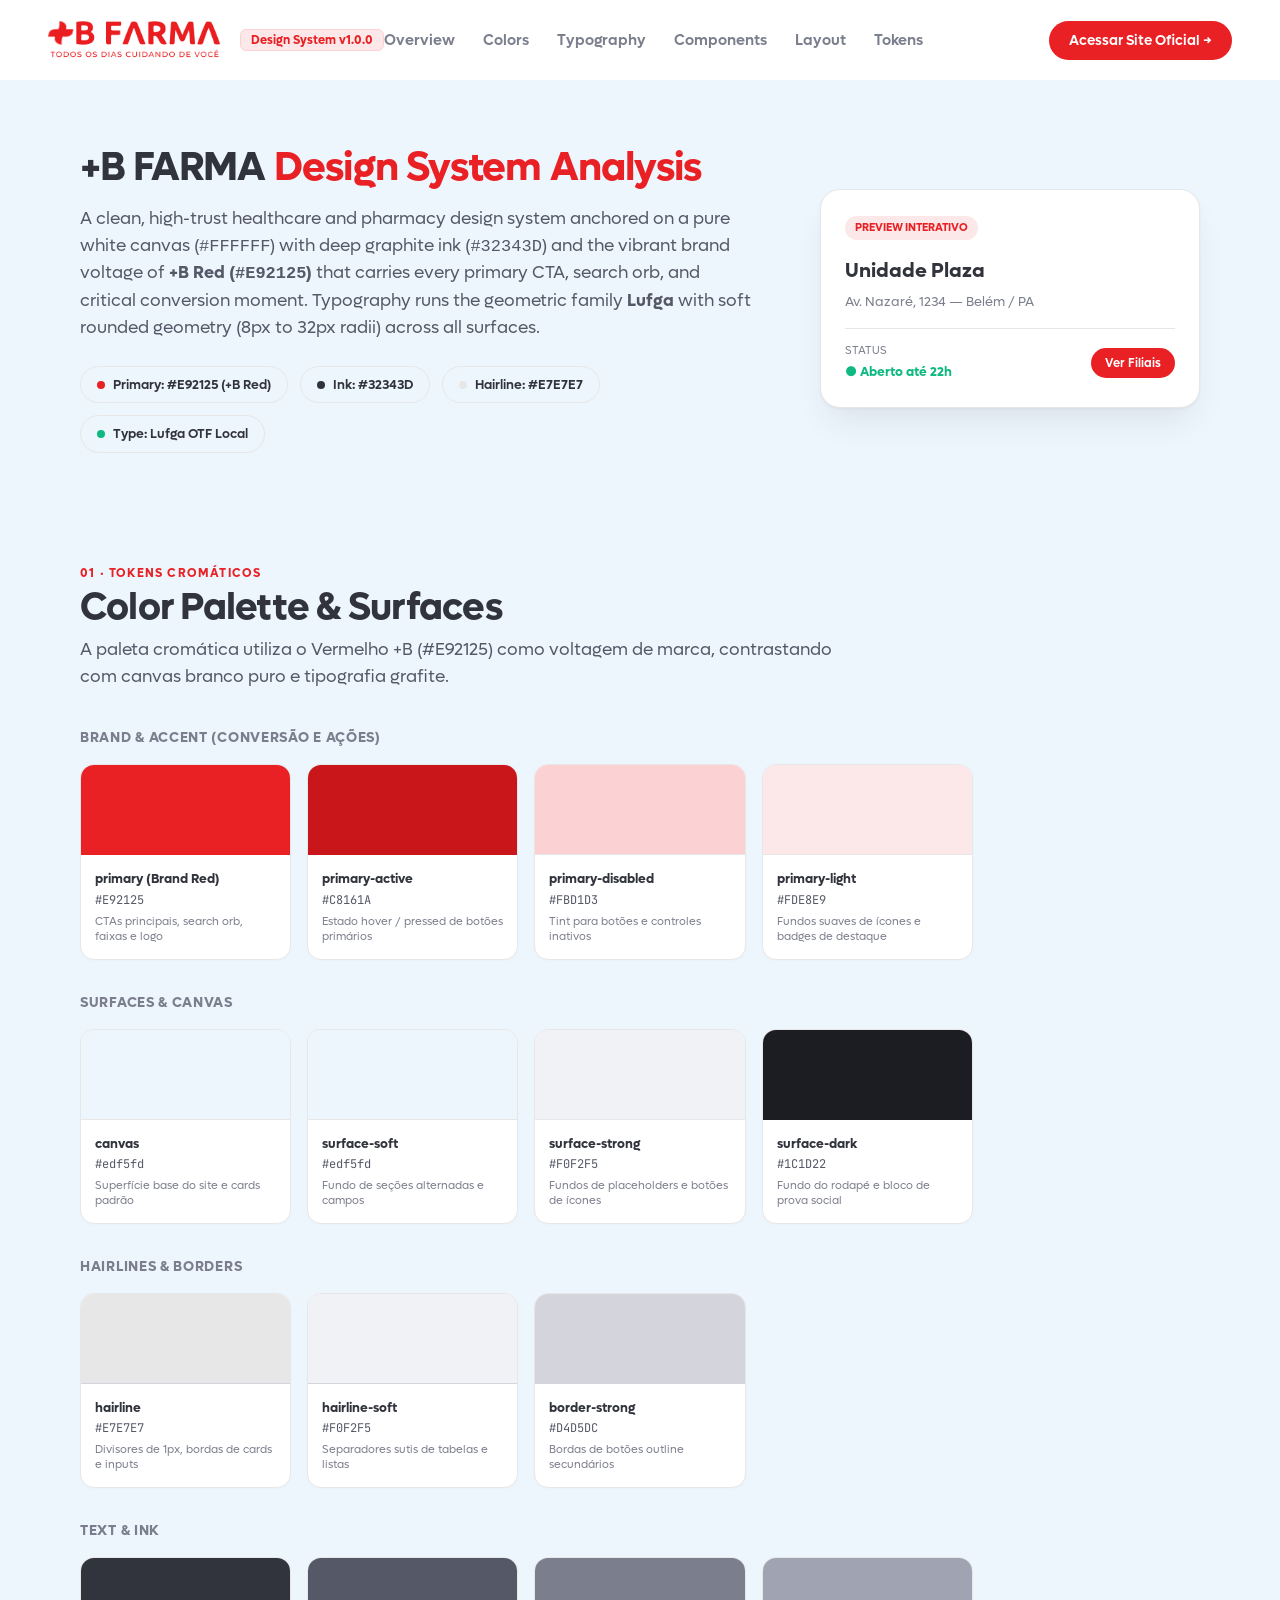
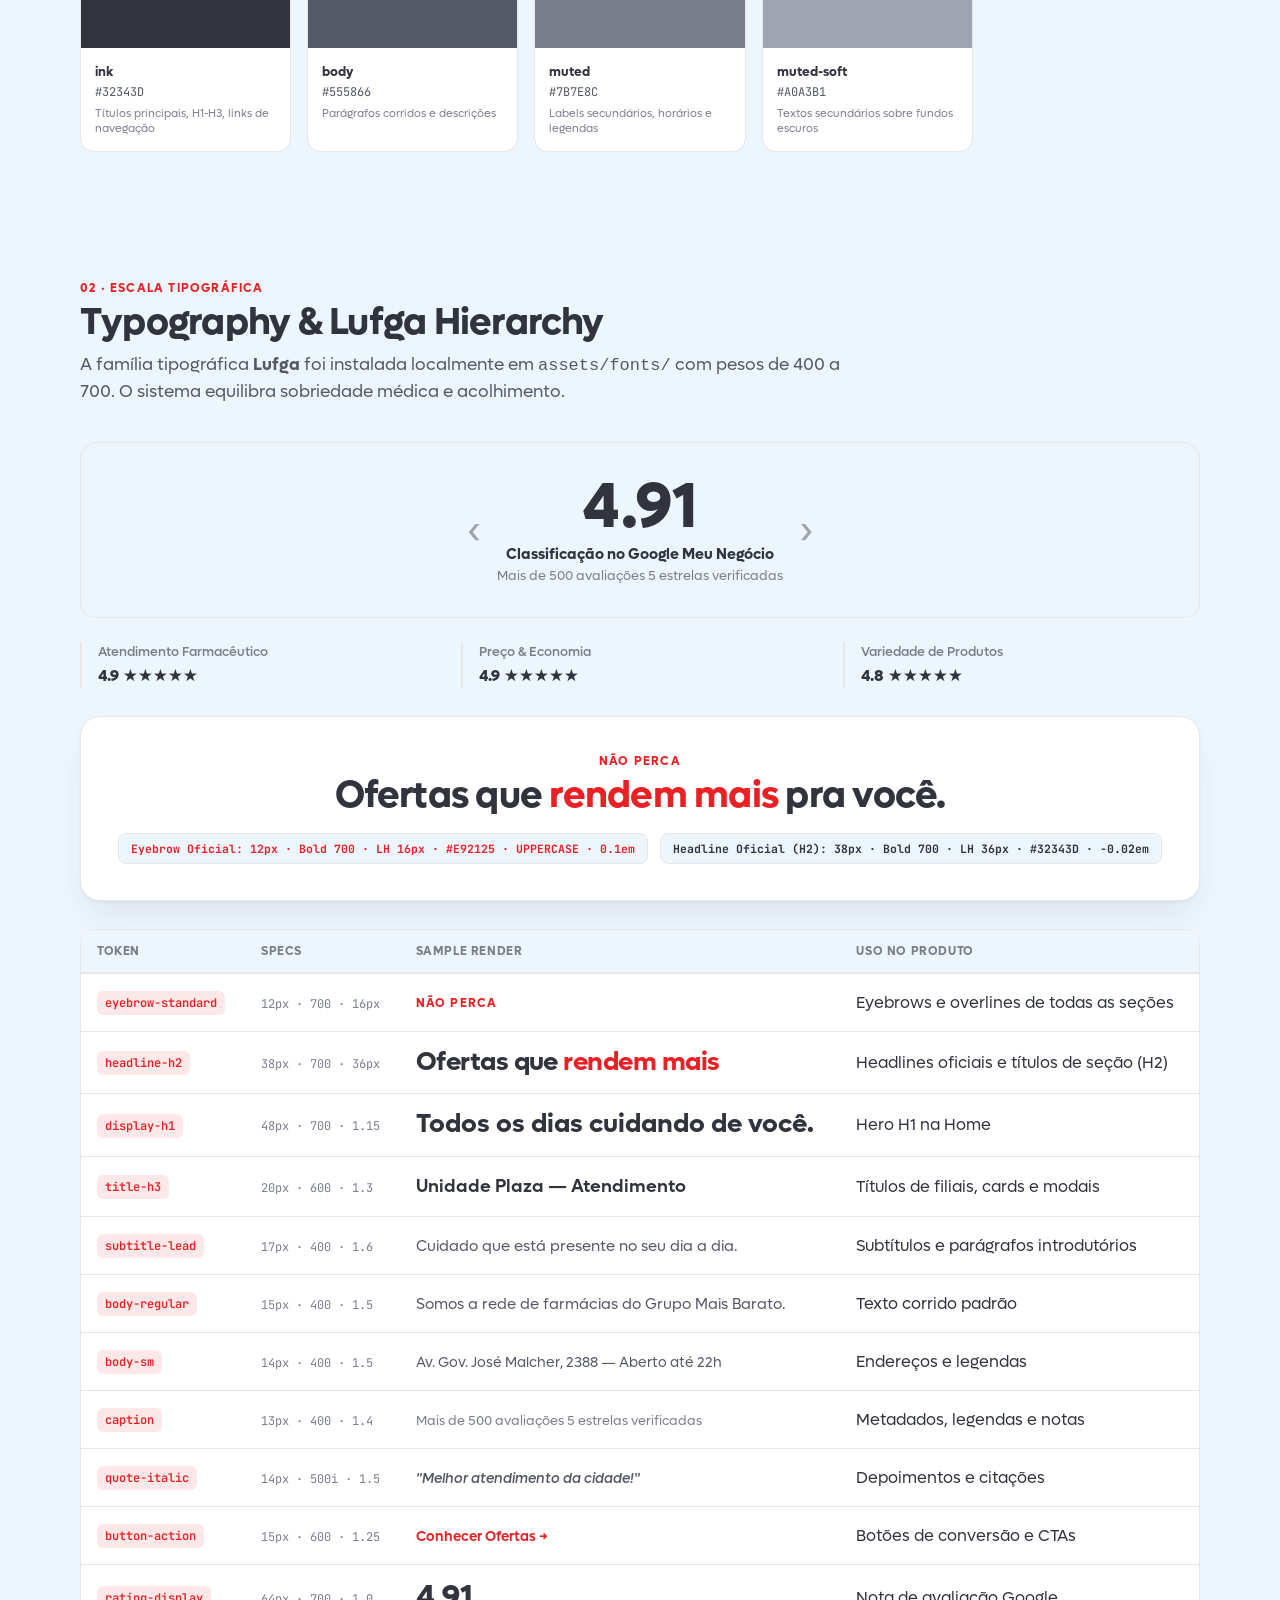
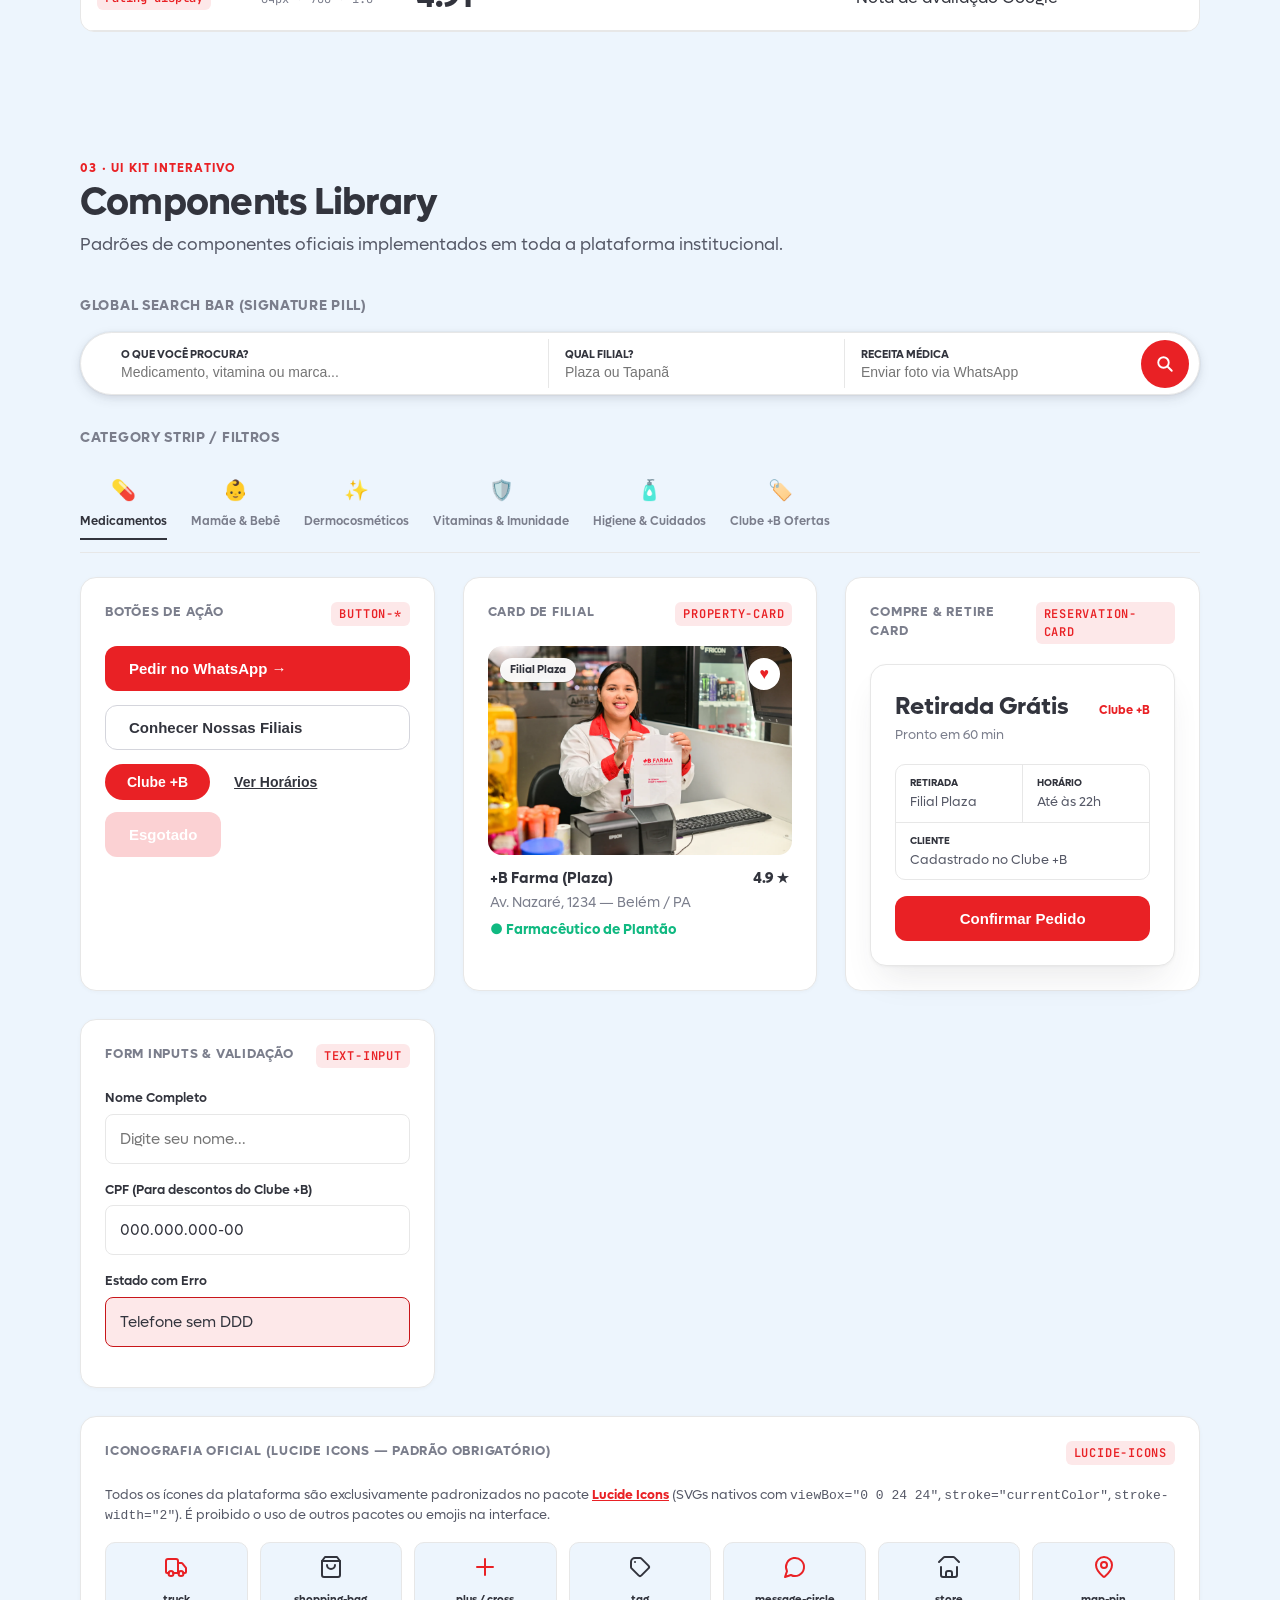
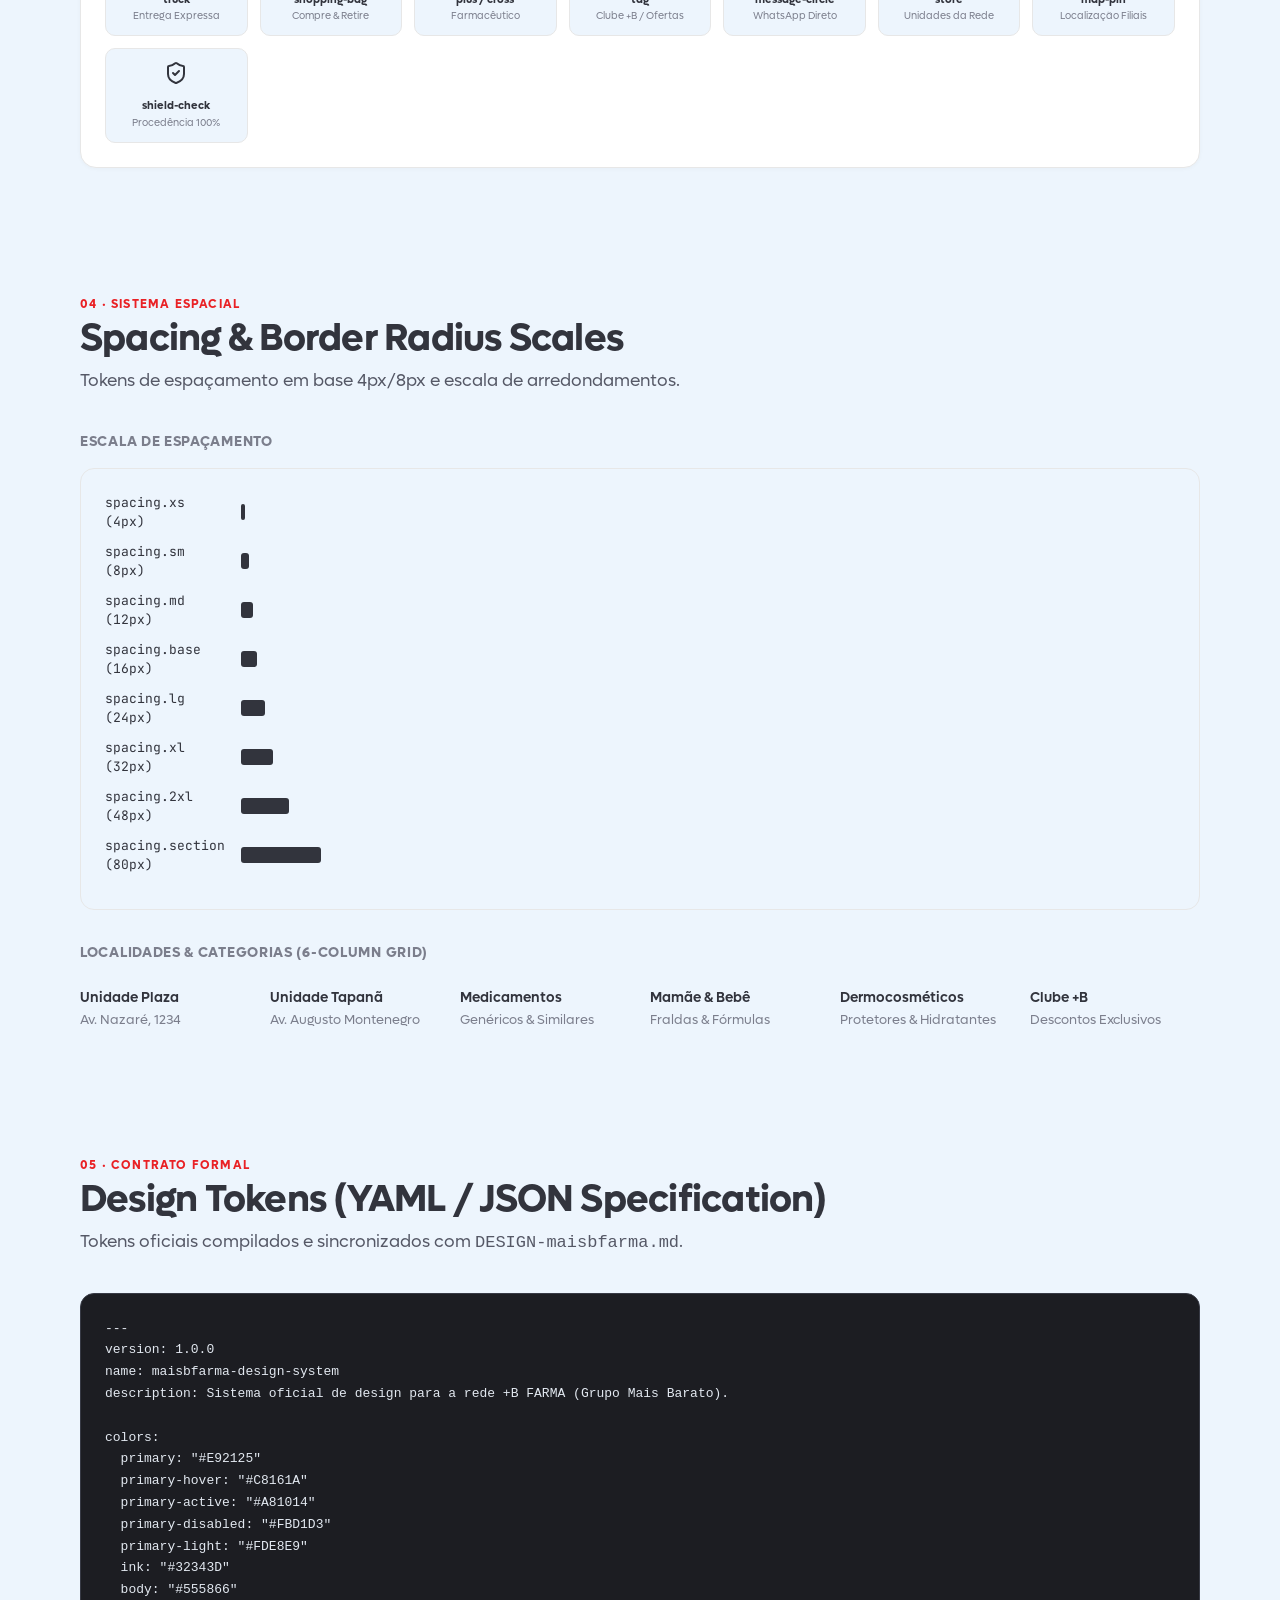
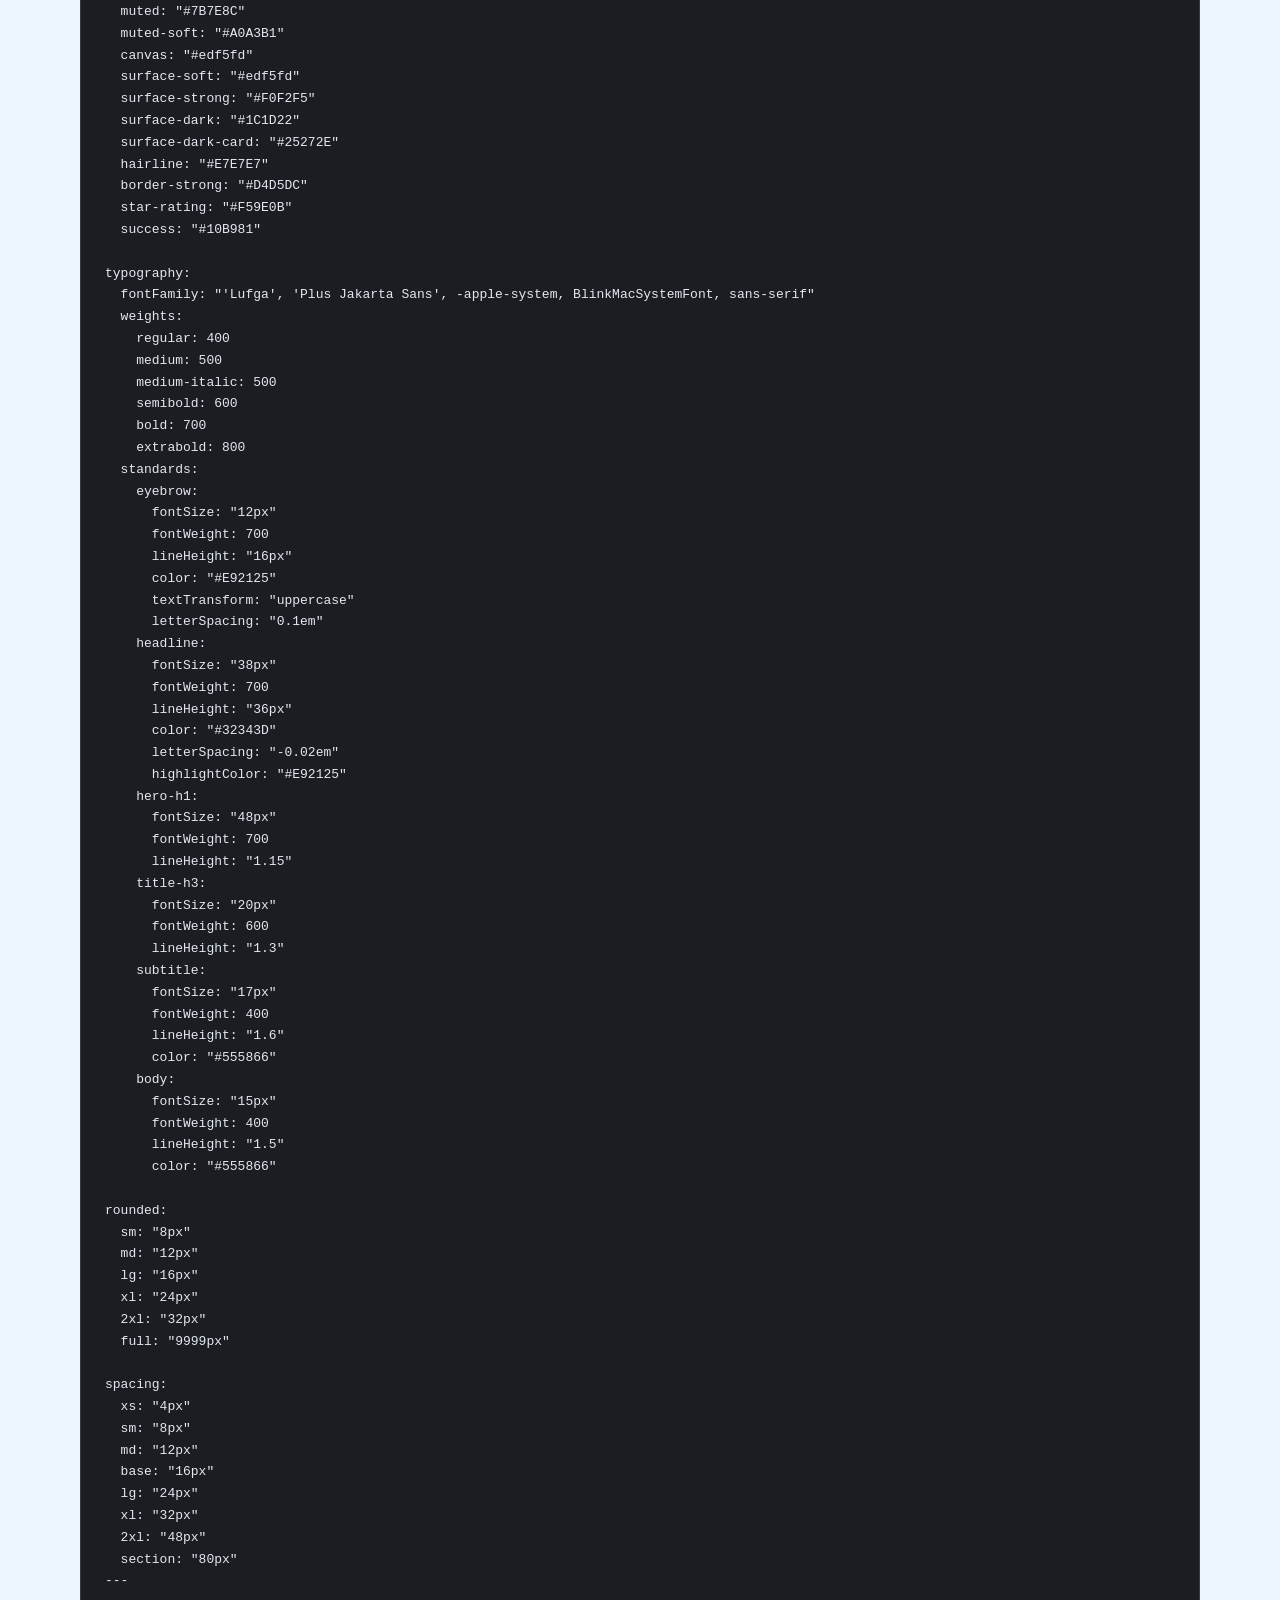
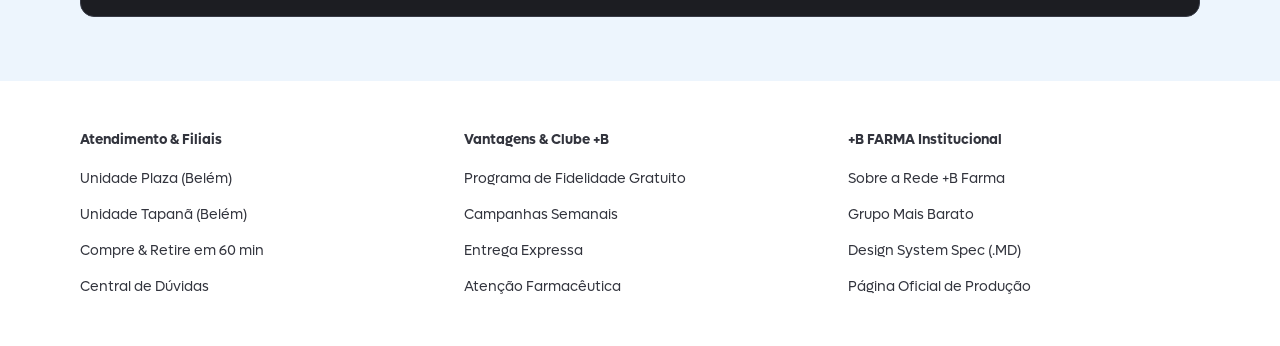
==== commit d34ffae0: "fix(layout): remover todas as bordas e hairlines em quebras de secao" ====
--- a/design-system-preview.html
+++ b/design-system-preview.html
@@ -83,9 +83,9 @@
     --hairline-soft: #F0F2F5;
     --border-strong: #D4D5DC;
     
-    --canvas: #F8F9FA;
-    --surface-soft: #F8F9FA;
-    --surface-card: #F8F9FA;
+    --canvas: #edf5fd;
+    --surface-soft: #edf5fd;
+    --surface-card: #edf5fd;
     --surface-strong: #F0F2F5;
     --surface-dark: #1C1D22;
     --surface-dark-card: #25272E;
@@ -109,7 +109,7 @@
   html, body { background: var(--canvas); color: var(--ink); font-family: var(--text); font-size: 16px; line-height: 1.5; font-weight: 400; scroll-behavior: smooth; }
 
   /* TOP STICKY NAV */
-  .nav { position: sticky; top: 0; z-index: 100; background: rgba(255, 255, 255, 0.96); backdrop-filter: blur(10px); border-bottom: 1px solid var(--hairline); padding: 0 48px; height: 80px; display: grid; grid-template-columns: 1fr auto 1fr; align-items: center; }
+  .nav { position: sticky; top: 0; z-index: 100; background: rgba(255, 255, 255, 0.96); backdrop-filter: blur(10px); border-bottom: none; padding: 0 48px; height: 80px; display: grid; grid-template-columns: 1fr auto 1fr; align-items: center; }
   .nav > .nav-left { justify-self: start; }
   .nav > .nav-links { justify-self: center; }
   .nav > :last-child { justify-self: end; }
@@ -132,7 +132,7 @@
   .nav-cta:hover { background: var(--primary-active); }
 
   /* HERO BANNER */
-  .hero-block { padding: 64px 80px 48px; max-width: 1360px; margin: 0 auto; display: grid; grid-template-columns: 1fr 380px; gap: 64px; align-items: center; border-bottom: 1px solid var(--hairline); }
+  .hero-block { padding: 64px 80px 48px; max-width: 1360px; margin: 0 auto; display: grid; grid-template-columns: 1fr 380px; gap: 64px; align-items: center; border-bottom: none; }
   .hero-title { font-family: var(--display); font-size: 40px; font-weight: 700; line-height: 1.15; letter-spacing: -0.02em; margin-bottom: 16px; color: var(--ink); }
   .hero-title span { color: var(--primary); }
   .hero-desc { font-size: 17px; color: var(--body); line-height: 1.6; max-width: 680px; margin-bottom: 24px; }
@@ -145,7 +145,7 @@
 
   /* MAIN SECTIONS */
   .content { max-width: 1360px; margin: 0 auto; padding: 0 80px; }
-  .section { padding: 64px 0; border-bottom: 1px solid var(--hairline); }
+  .section, section { padding: 64px 0; border-top: none !important; border-bottom: none !important; }
   .section-tag, .ds-eyebrow { font-family: var(--text); font-size: 12px; font-weight: 700; color: var(--primary); text-transform: uppercase; letter-spacing: 0.1em; line-height: 16px; display: block; margin-bottom: 8px; }
   .section-title, .ds-headline { font-family: var(--display); font-size: clamp(24px, 4vw, 38px); font-weight: 700; line-height: 1.12; letter-spacing: -0.02em; margin-bottom: 12px; color: var(--ink); }
   @media (min-width: 768px) {
@@ -266,13 +266,13 @@
   .code-viewer { background: var(--surface-dark); border: 1px solid #373A45; border-radius: 14px; padding: 24px; color: #E2E8F0; font-family: var(--mono); font-size: 13px; line-height: 1.6; overflow-x: auto; }
 
   /* FOOTER */
-  .footer-light { padding: 48px 0; border-top: 1px solid var(--hairline); background: #FFFFFF; }
+  .footer-light { padding: 48px 0; border-top: none; background: #FFFFFF; }
   .footer-cols { display: grid; grid-template-columns: repeat(3, 1fr); gap: 32px; margin-bottom: 40px; }
   .footer-col-title { font-size: 14px; font-weight: 700; color: var(--ink); margin-bottom: 16px; }
   .footer-links { list-style: none; display: flex; flex-direction: column; gap: 12px; }
   .footer-links a { color: var(--ink); text-decoration: none; font-size: 14px; }
   .footer-links a:hover { text-decoration: underline; color: var(--primary); }
-  .legal-band { border-top: 1px solid var(--hairline); padding-top: 24px; display: flex; justify-content: space-between; font-size: 13px; color: var(--muted); }
+  .legal-band { border-top: none; padding-top: 24px; display: flex; justify-content: space-between; font-size: 13px; color: var(--muted); }
   .legal-links { display: flex; gap: 16px; }
   .legal-links a { color: var(--muted); text-decoration: none; }
   .legal-links a:hover { color: var(--ink); }
@@ -452,18 +452,18 @@
       <div class="color-group-title">Surfaces & Canvas</div>
       <div class="color-grid">
         <div class="swatch">
-          <div class="swatch-color" style="background: #F8F9FA; border-bottom: 1px solid #E7E7E7;"></div>
+          <div class="swatch-color" style="background: #edf5fd; border-bottom: 1px solid #E7E7E7;"></div>
           <div class="swatch-meta">
             <div class="swatch-name">canvas</div>
-            <div class="swatch-hex">#F8F9FA</div>
+            <div class="swatch-hex">#edf5fd</div>
             <div class="swatch-role">Superfície base do site e cards padrão</div>
           </div>
         </div>
         <div class="swatch">
-          <div class="swatch-color" style="background: #F8F9FA; border-bottom: 1px solid #E7E7E7;"></div>
+          <div class="swatch-color" style="background: #edf5fd; border-bottom: 1px solid #E7E7E7;"></div>
           <div class="swatch-meta">
             <div class="swatch-name">surface-soft</div>
-            <div class="swatch-hex">#F8F9FA</div>
+            <div class="swatch-hex">#edf5fd</div>
             <div class="swatch-role">Fundo de seções alternadas e campos</div>
           </div>
         </div>
@@ -986,8 +986,8 @@
   body: "#555866"
   muted: "#7B7E8C"
   muted-soft: "#A0A3B1"
-  canvas: "#F8F9FA"
-  surface-soft: "#F8F9FA"
+  canvas: "#edf5fd"
+  surface-soft: "#edf5fd"
   surface-strong: "#F0F2F5"
   surface-dark: "#1C1D22"
   surface-dark-card: "#25272E"
--- a/assets/css/design-system.css
+++ b/assets/css/design-system.css
@@ -88,9 +88,9 @@
   --color-muted-soft: #A0A3B1;
 
   /* Superfícies e Fundos */
-  --color-canvas: #F8F9FA;        /* Fundo geral da página */
-  --color-surface-card: #F8F9FA;  /* Cards em superfície clara */
-  --color-surface-soft: #F8F9FA;  /* Seções alternadas suaves */
+  --color-canvas: #edf5fd;        /* Fundo geral da página */
+  --color-surface-card: #edf5fd;  /* Cards em superfície clara */
+  --color-surface-soft: #edf5fd;  /* Seções alternadas suaves */
   --color-surface-strong: #F0F2F5;/* Fundos de placeholders / botões de ícone */
   --color-surface-dark: #1C1D22;  /* Fundo escuro do rodapé e depoimentos */
   --color-surface-dark-card: #25272E; /* Cards em superfícies escuras */
@@ -370,7 +370,7 @@
 }
 
 .ds-btn-secondary {
-  background-color: #F8F9FA;
+  background-color: #edf5fd;
   color: var(--color-ink);
   border-color: var(--color-border-strong);
 }
@@ -408,7 +408,7 @@
 
 /* CARDS PADRONIZADOS */
 .ds-card {
-  background-color: #F8F9FA;
+  background-color: #edf5fd;
   border: 1px solid var(--color-hairline);
   border-radius: var(--radius-lg);
   box-shadow: var(--shadow-subtle);
@@ -469,7 +469,7 @@
   font-family: var(--font-sans);
   font-size: 15px;
   color: var(--color-ink);
-  background-color: #F8F9FA;
+  background-color: #edf5fd;
   outline: none;
   transition: border-color 0.2s, box-shadow 0.2s;
 }
@@ -483,3 +483,12 @@
   border-color: var(--color-primary-error);
   background-color: var(--color-primary-light);
 }
+
+/* ----------------------------------------------------------------------------
+   5. DIRETRIZES DE LAYOUT — TRANSIÇÕES CONTÍNUAS ENTRE SEÇÕES
+   ---------------------------------------------------------------------------- */
+section,
+.ds-section {
+  border-top: none !important;
+  border-bottom: none !important;
+}
